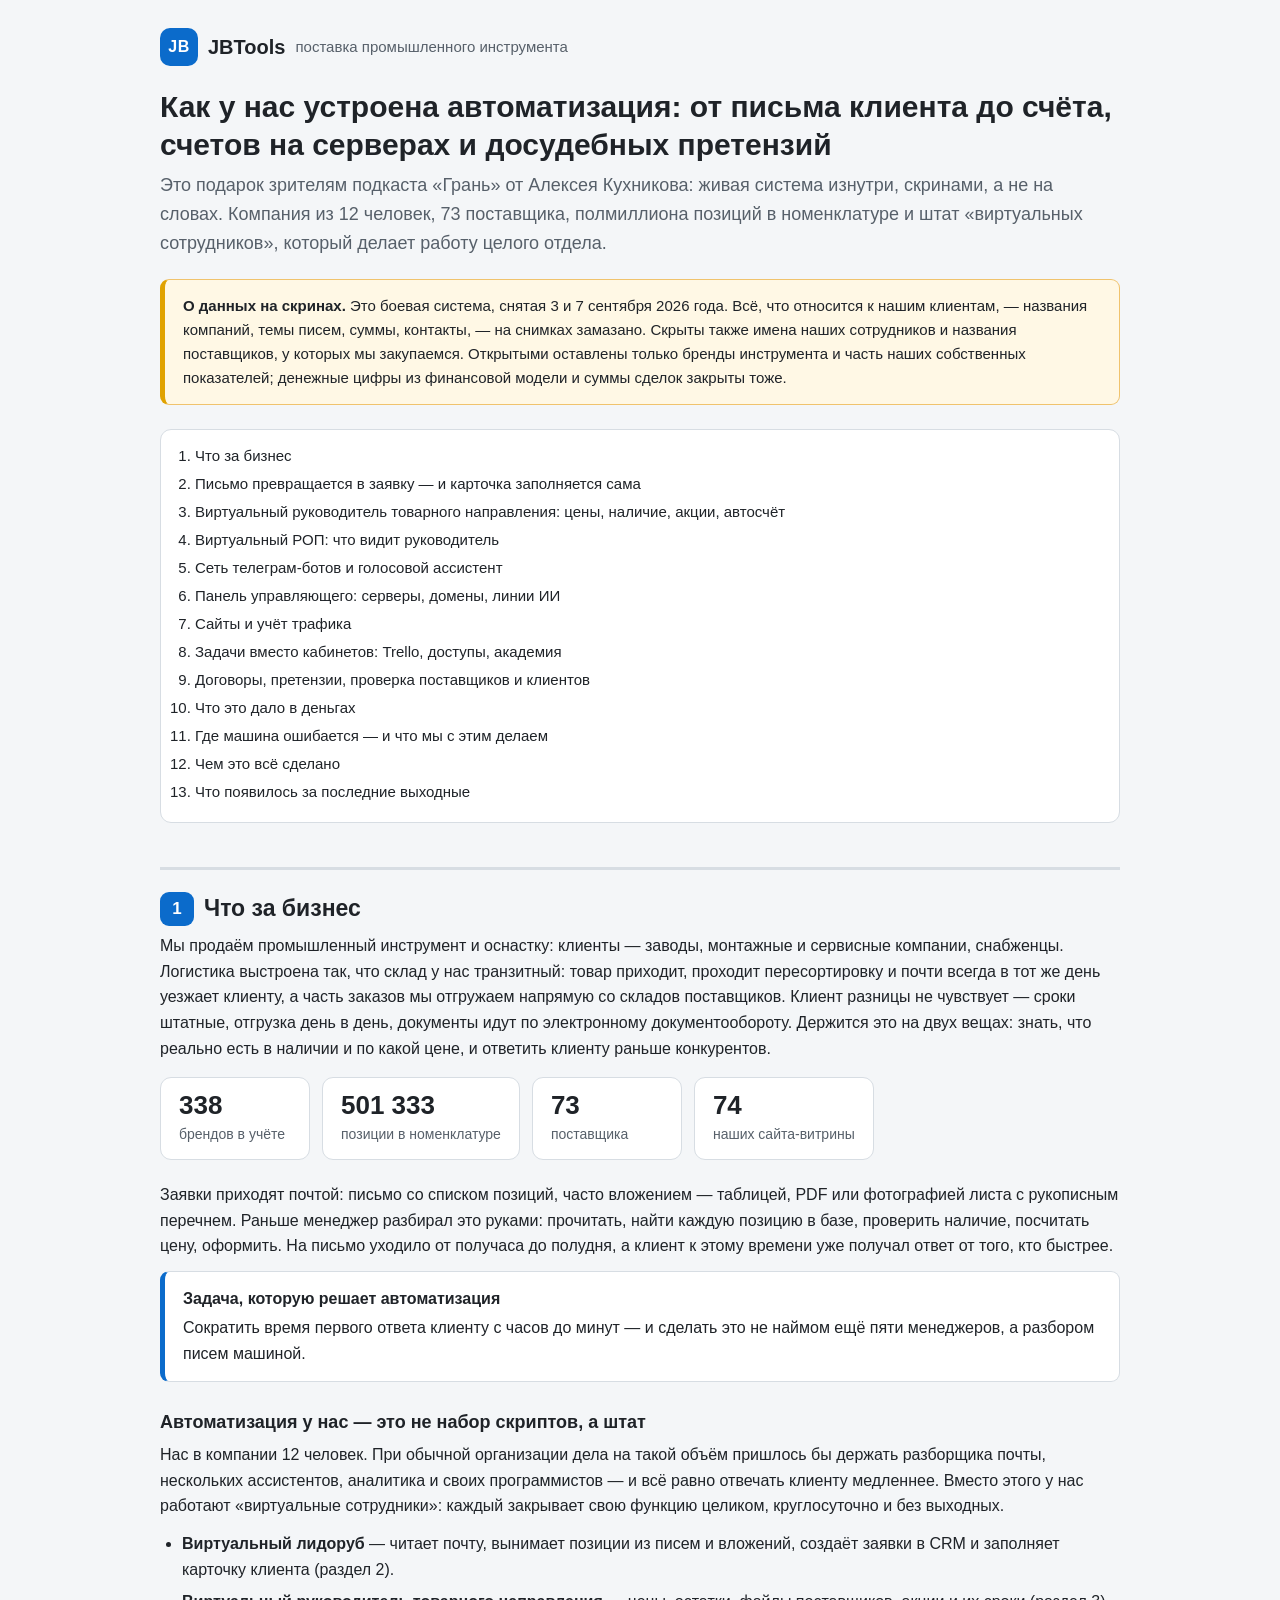
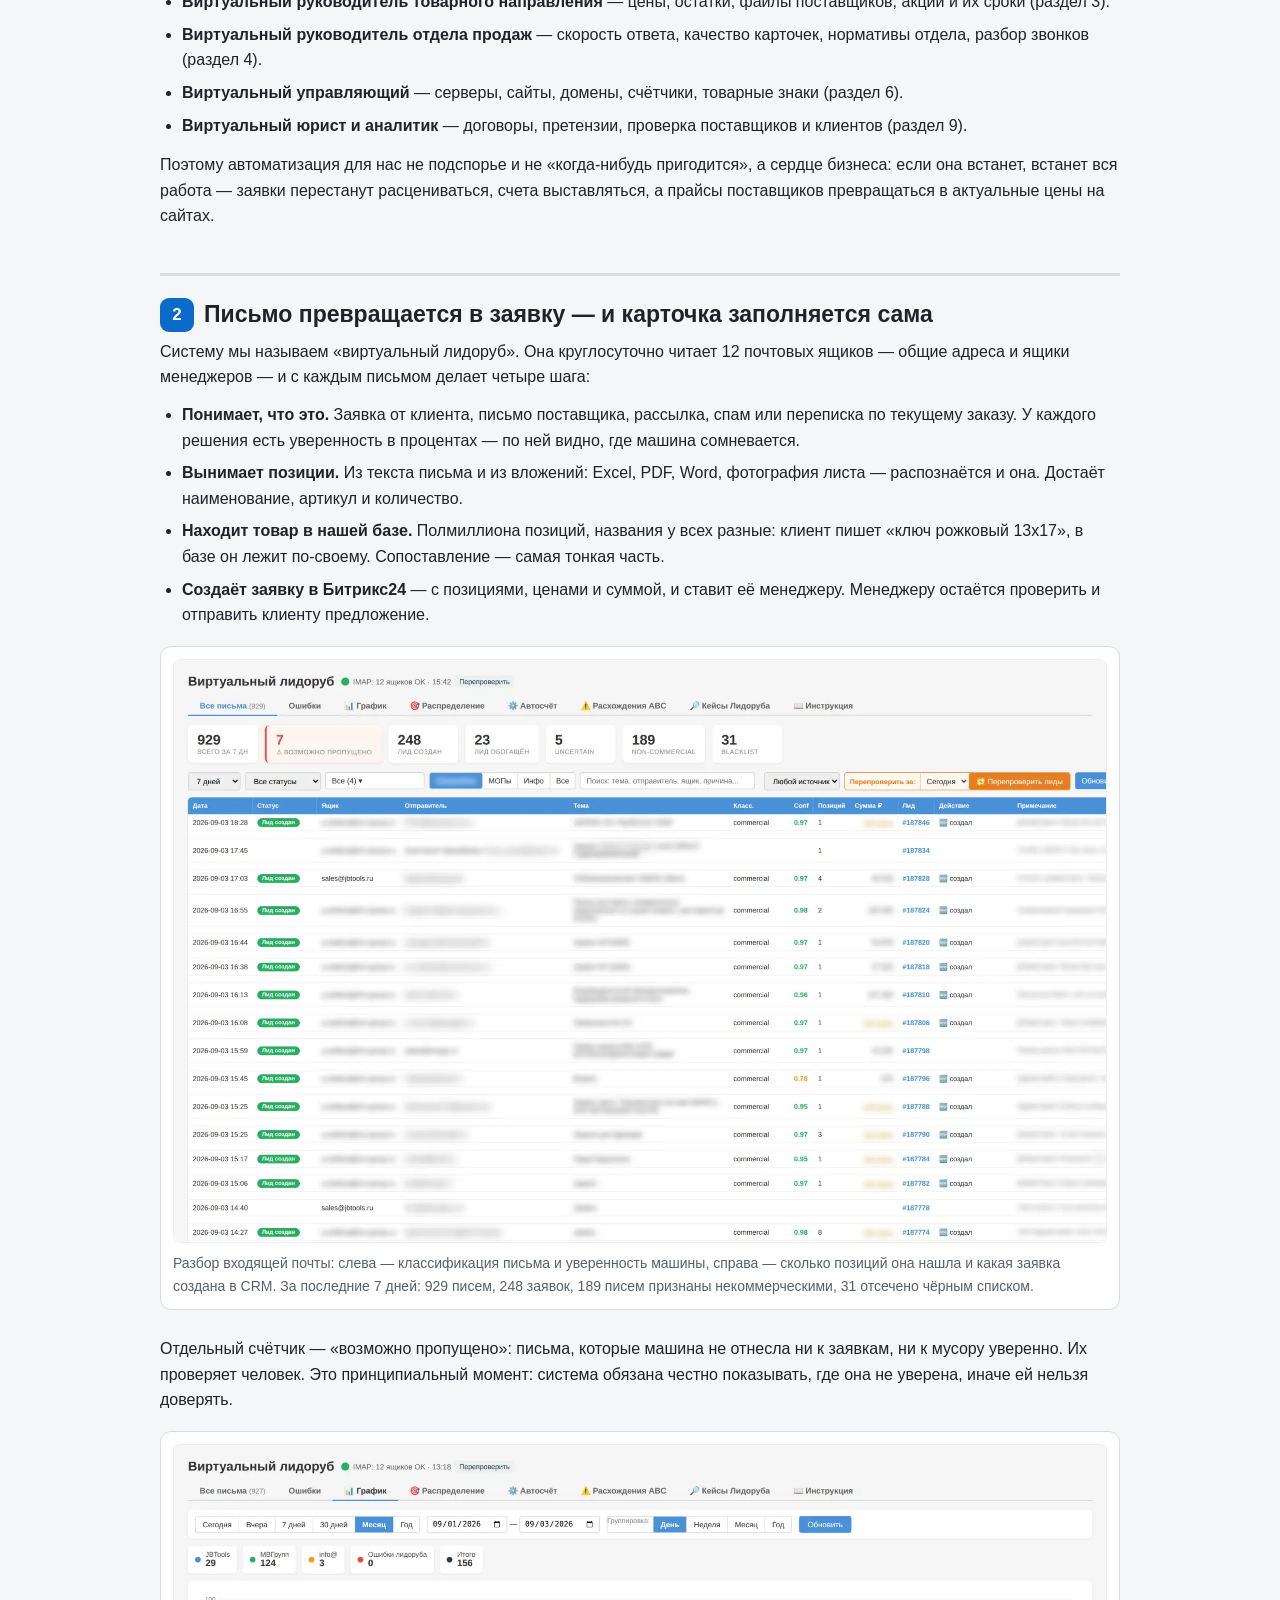
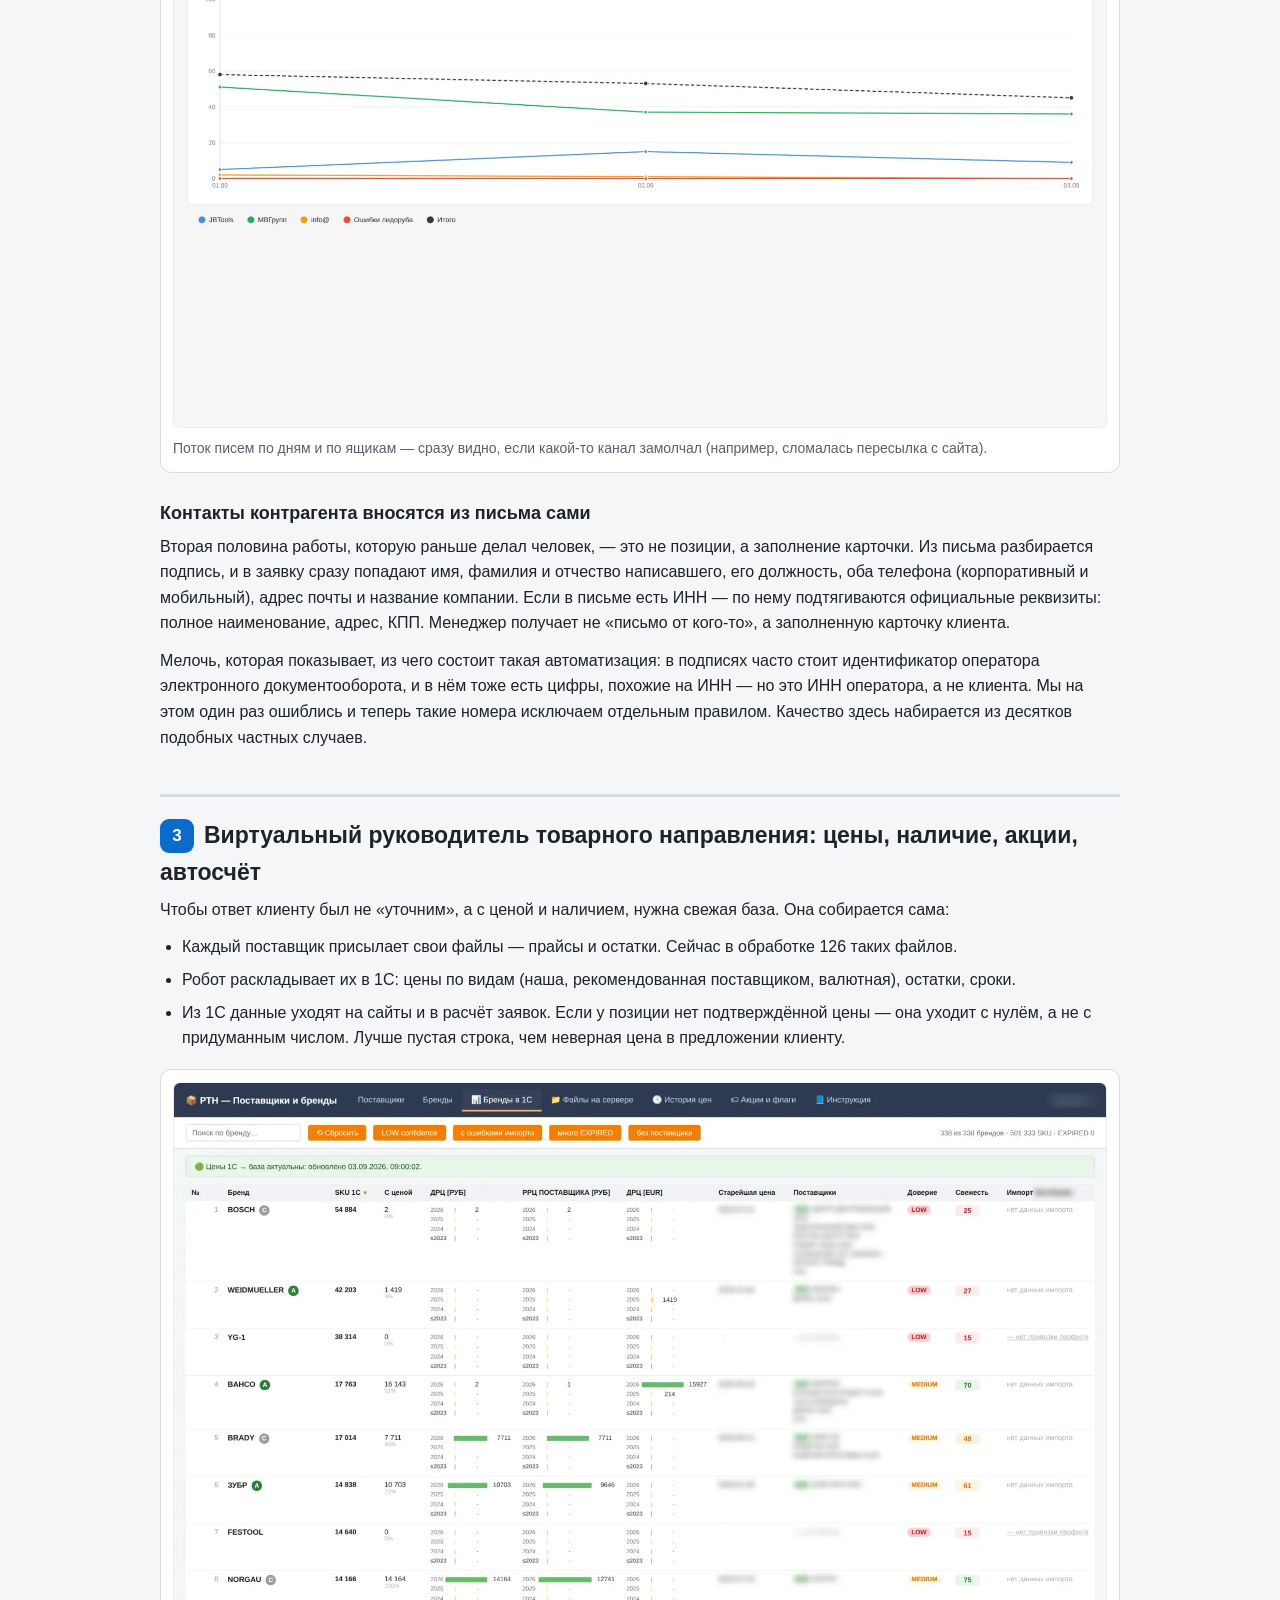
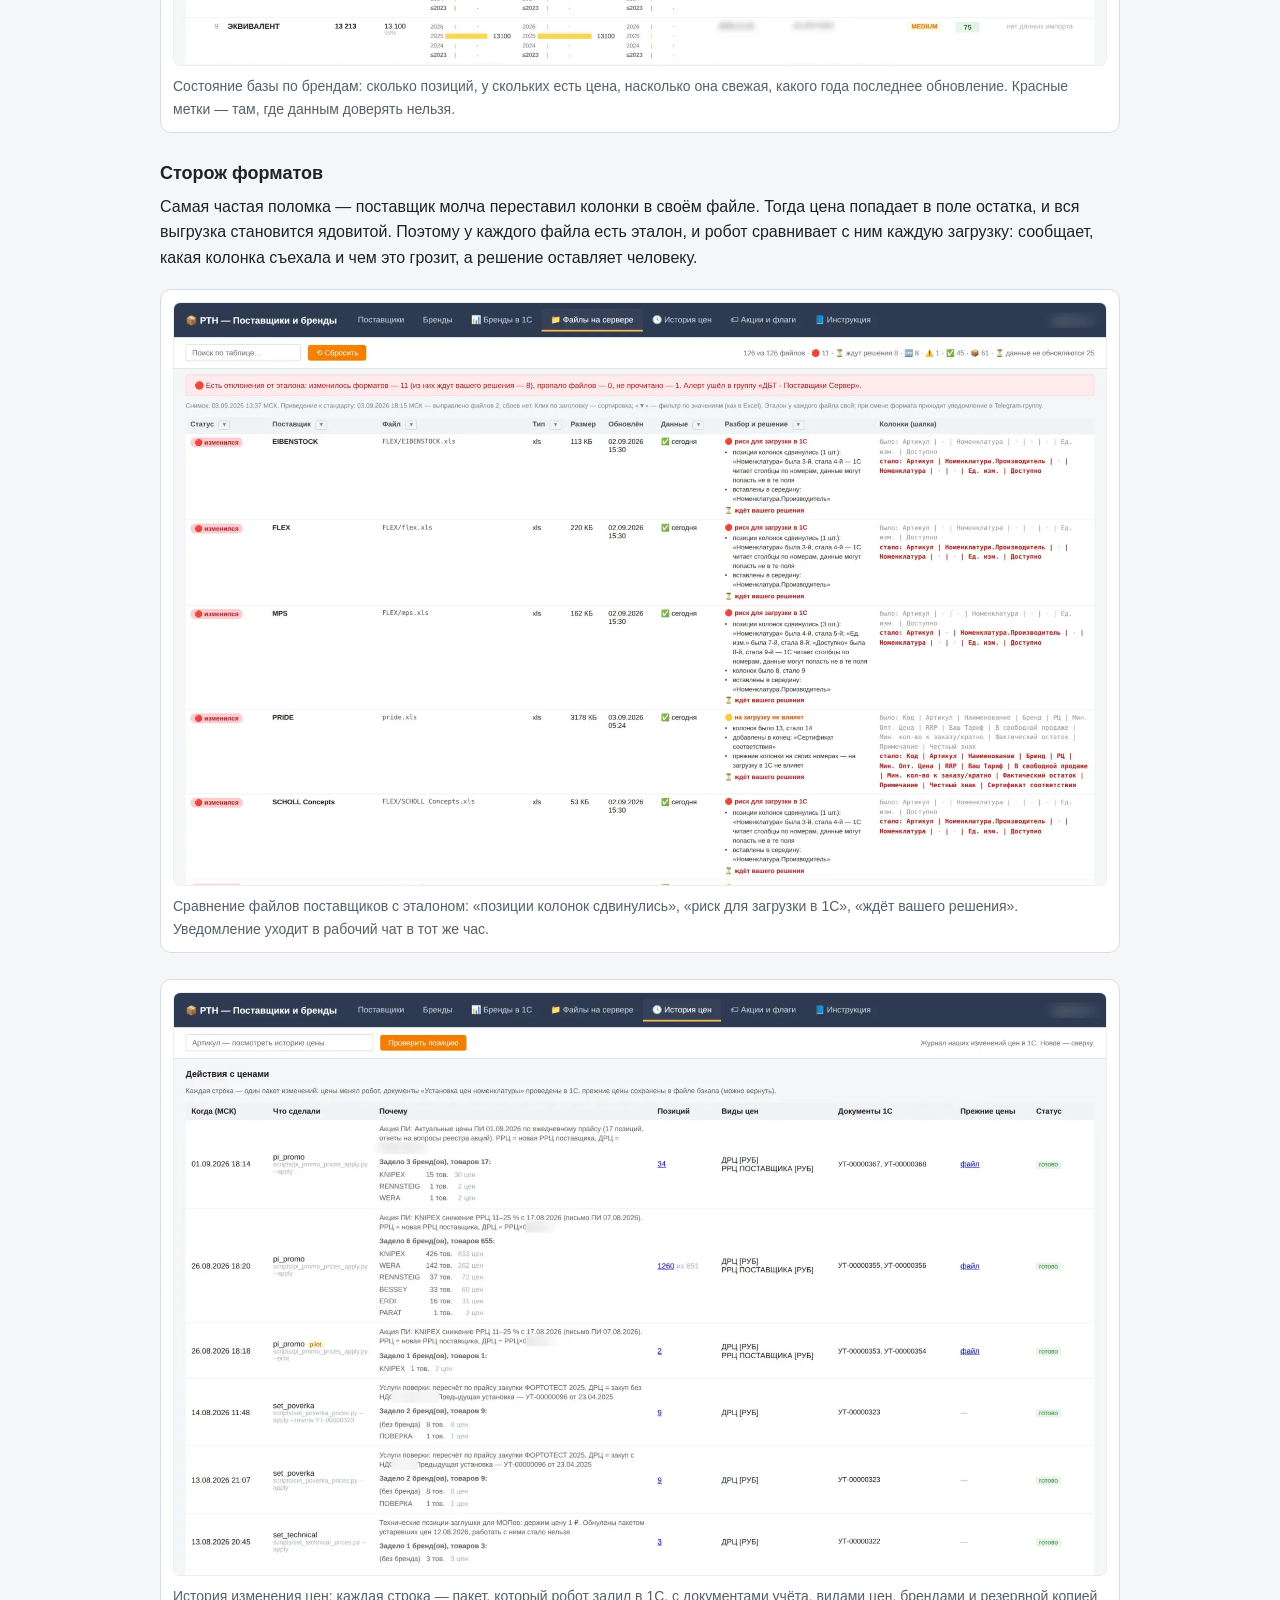
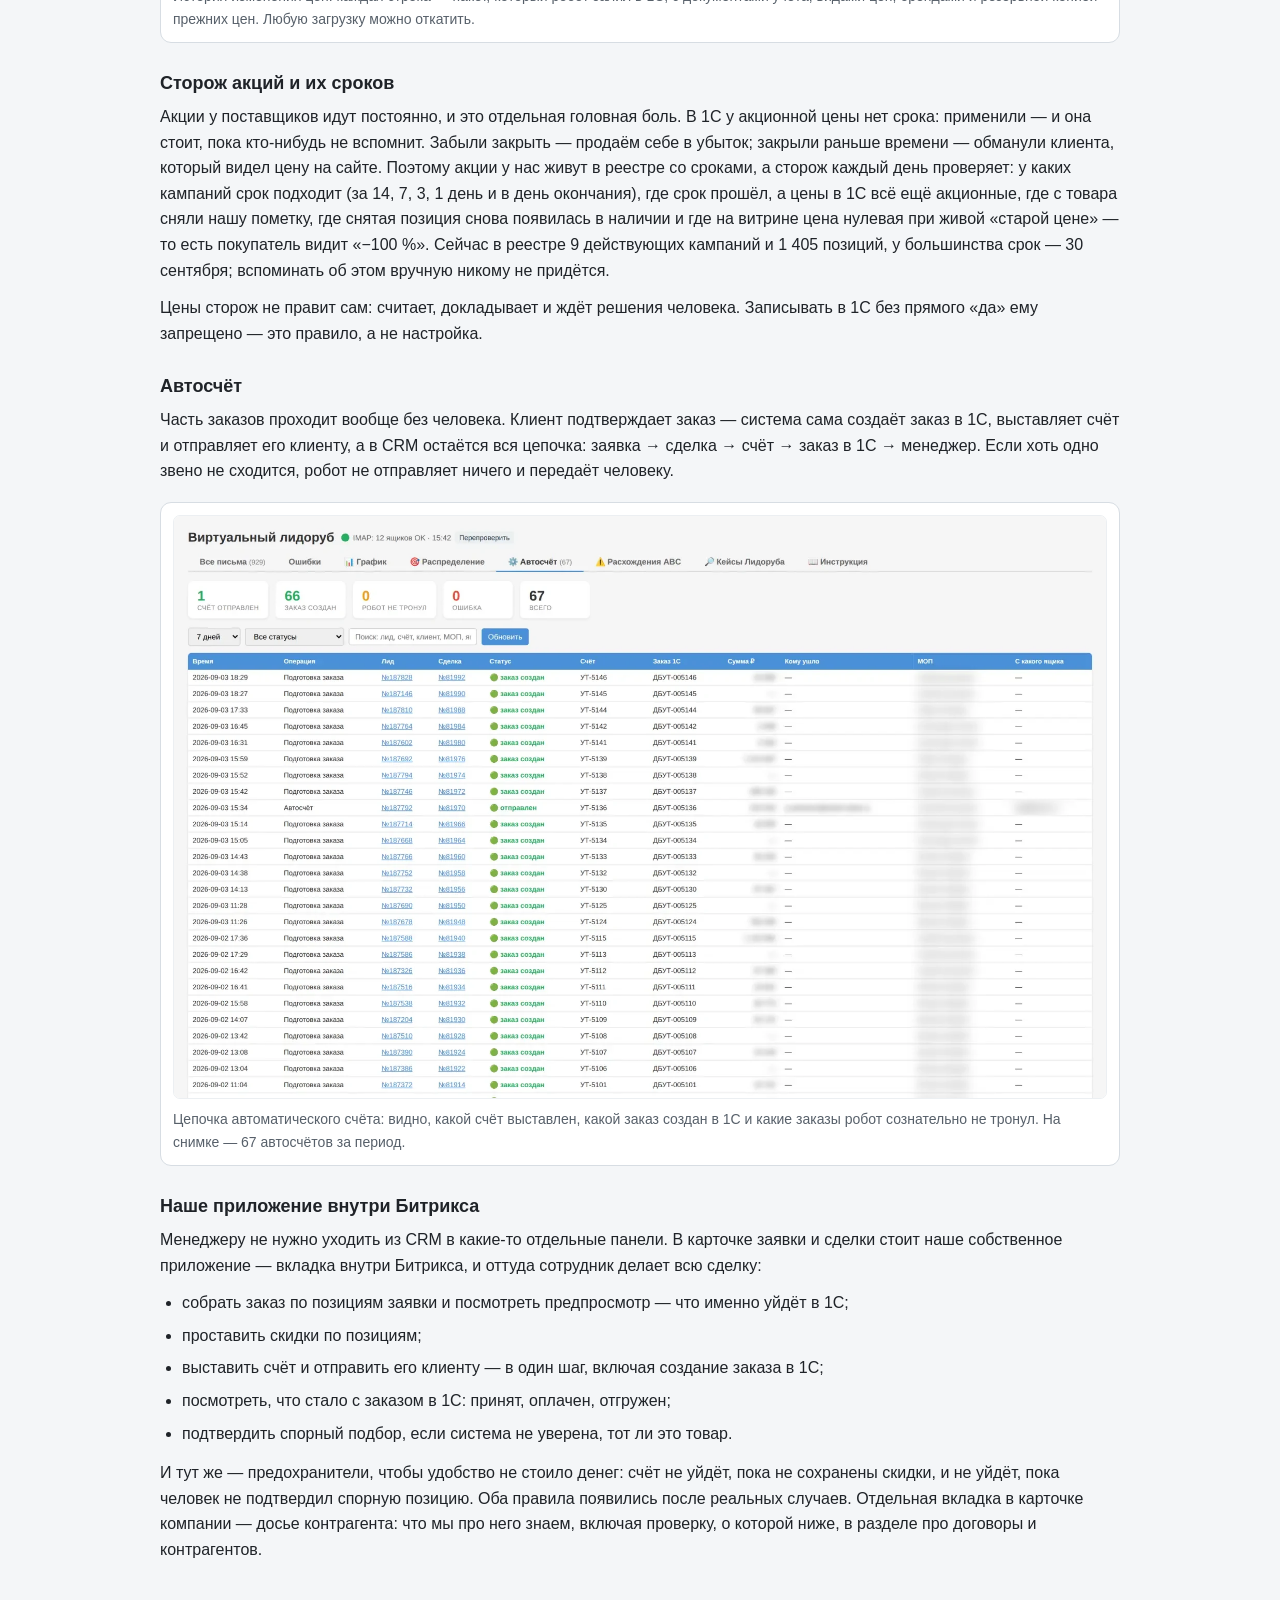
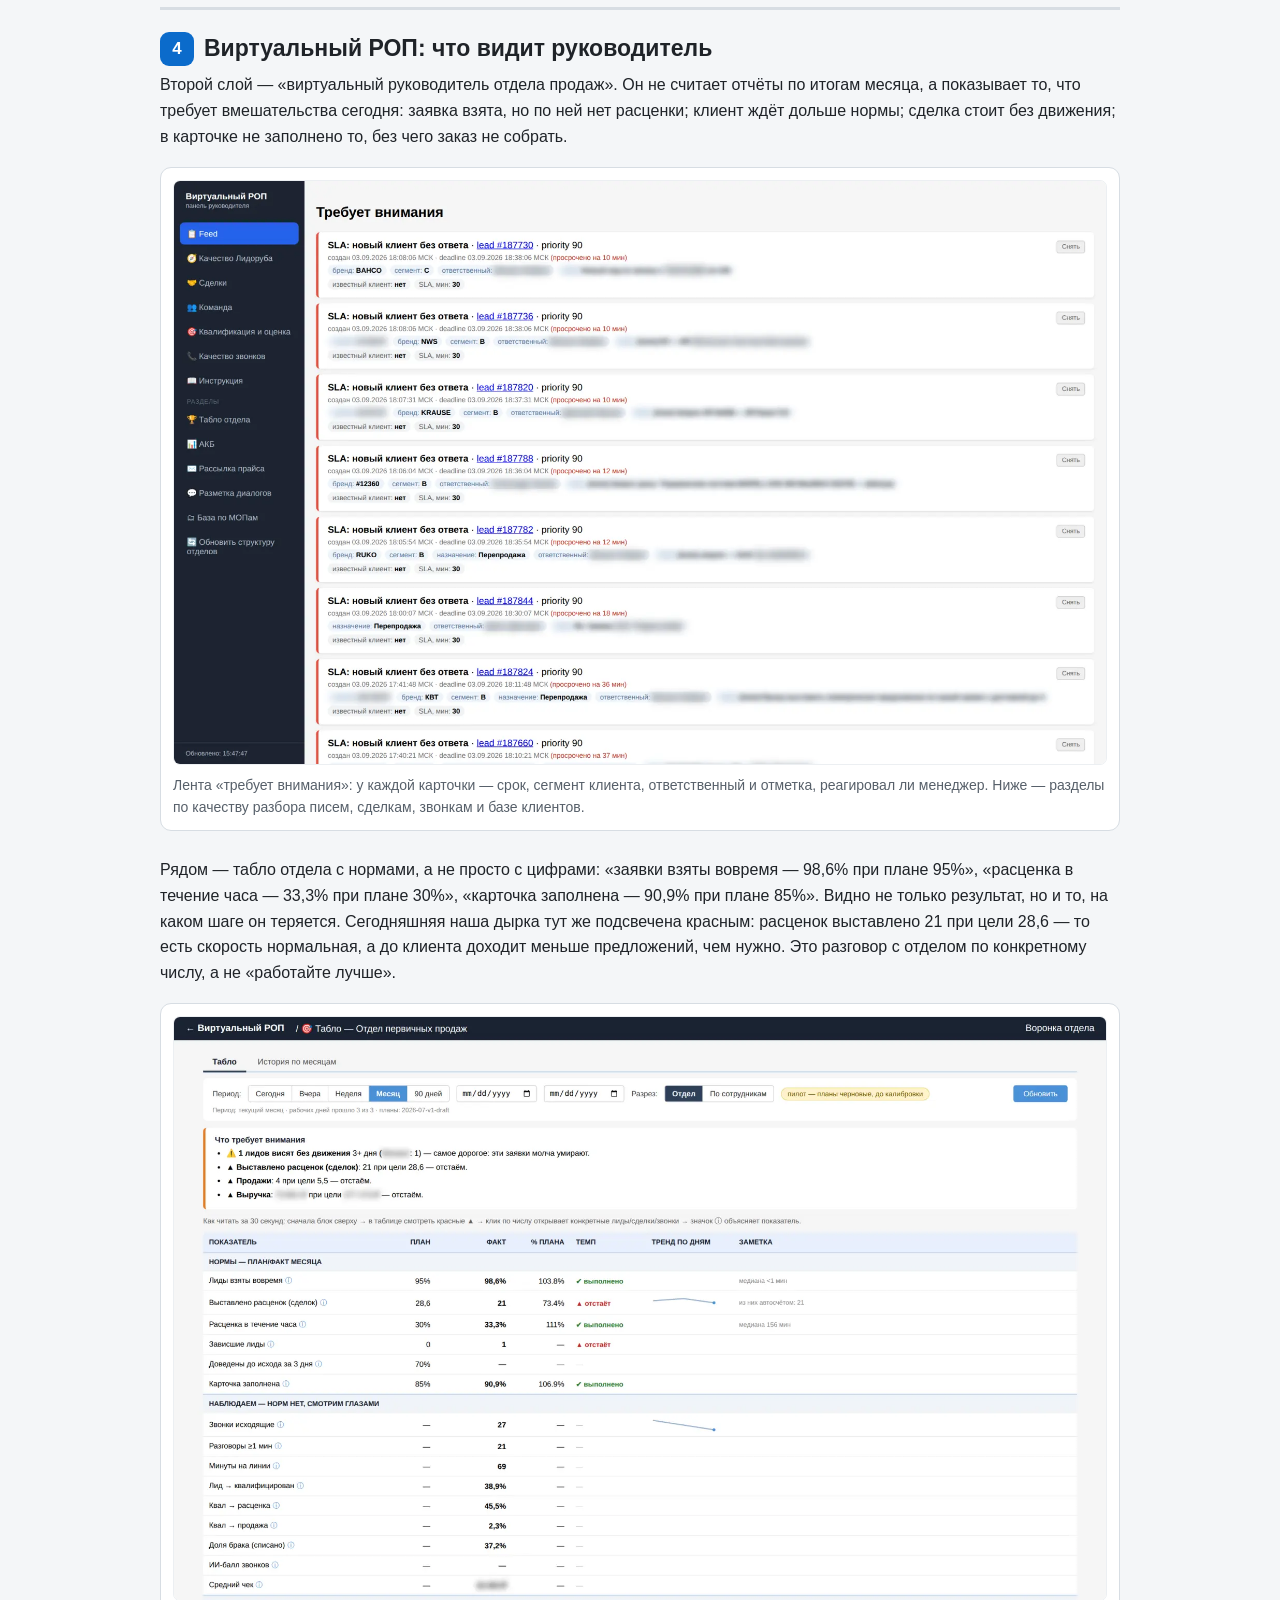
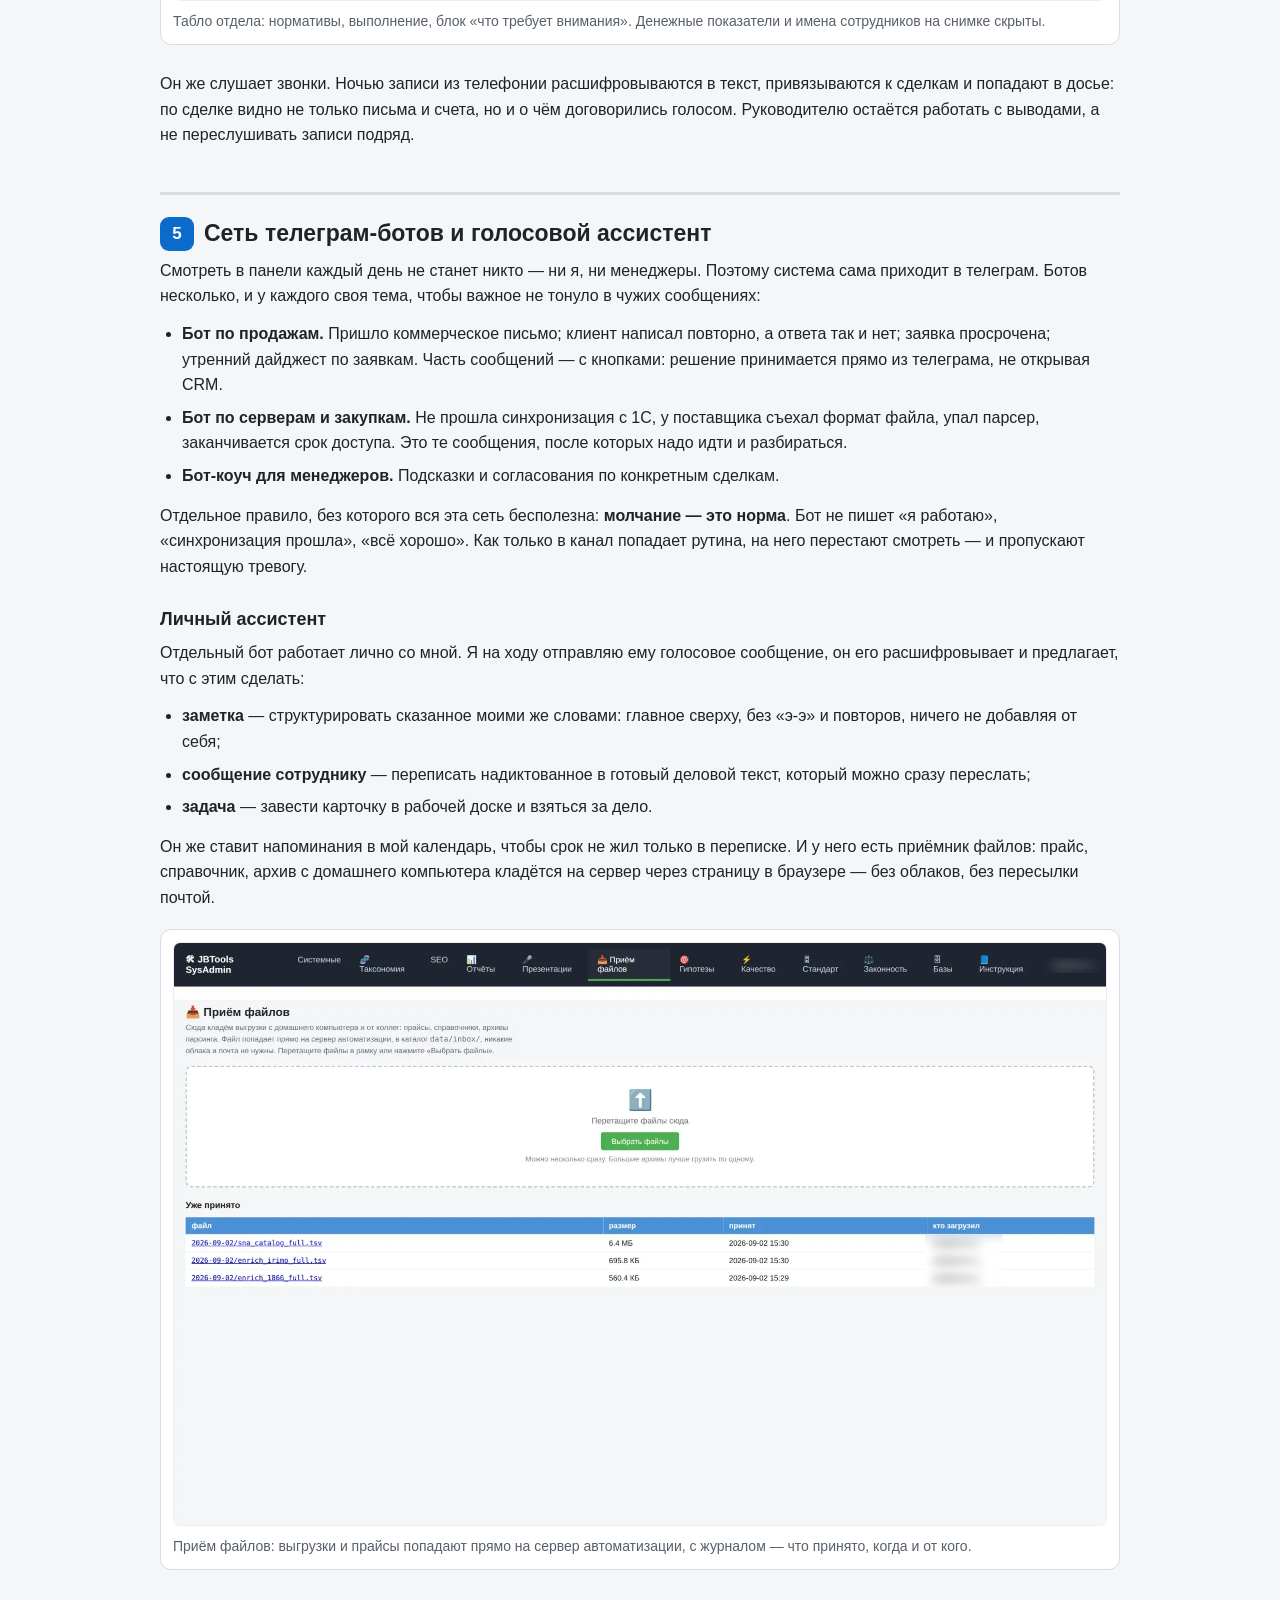
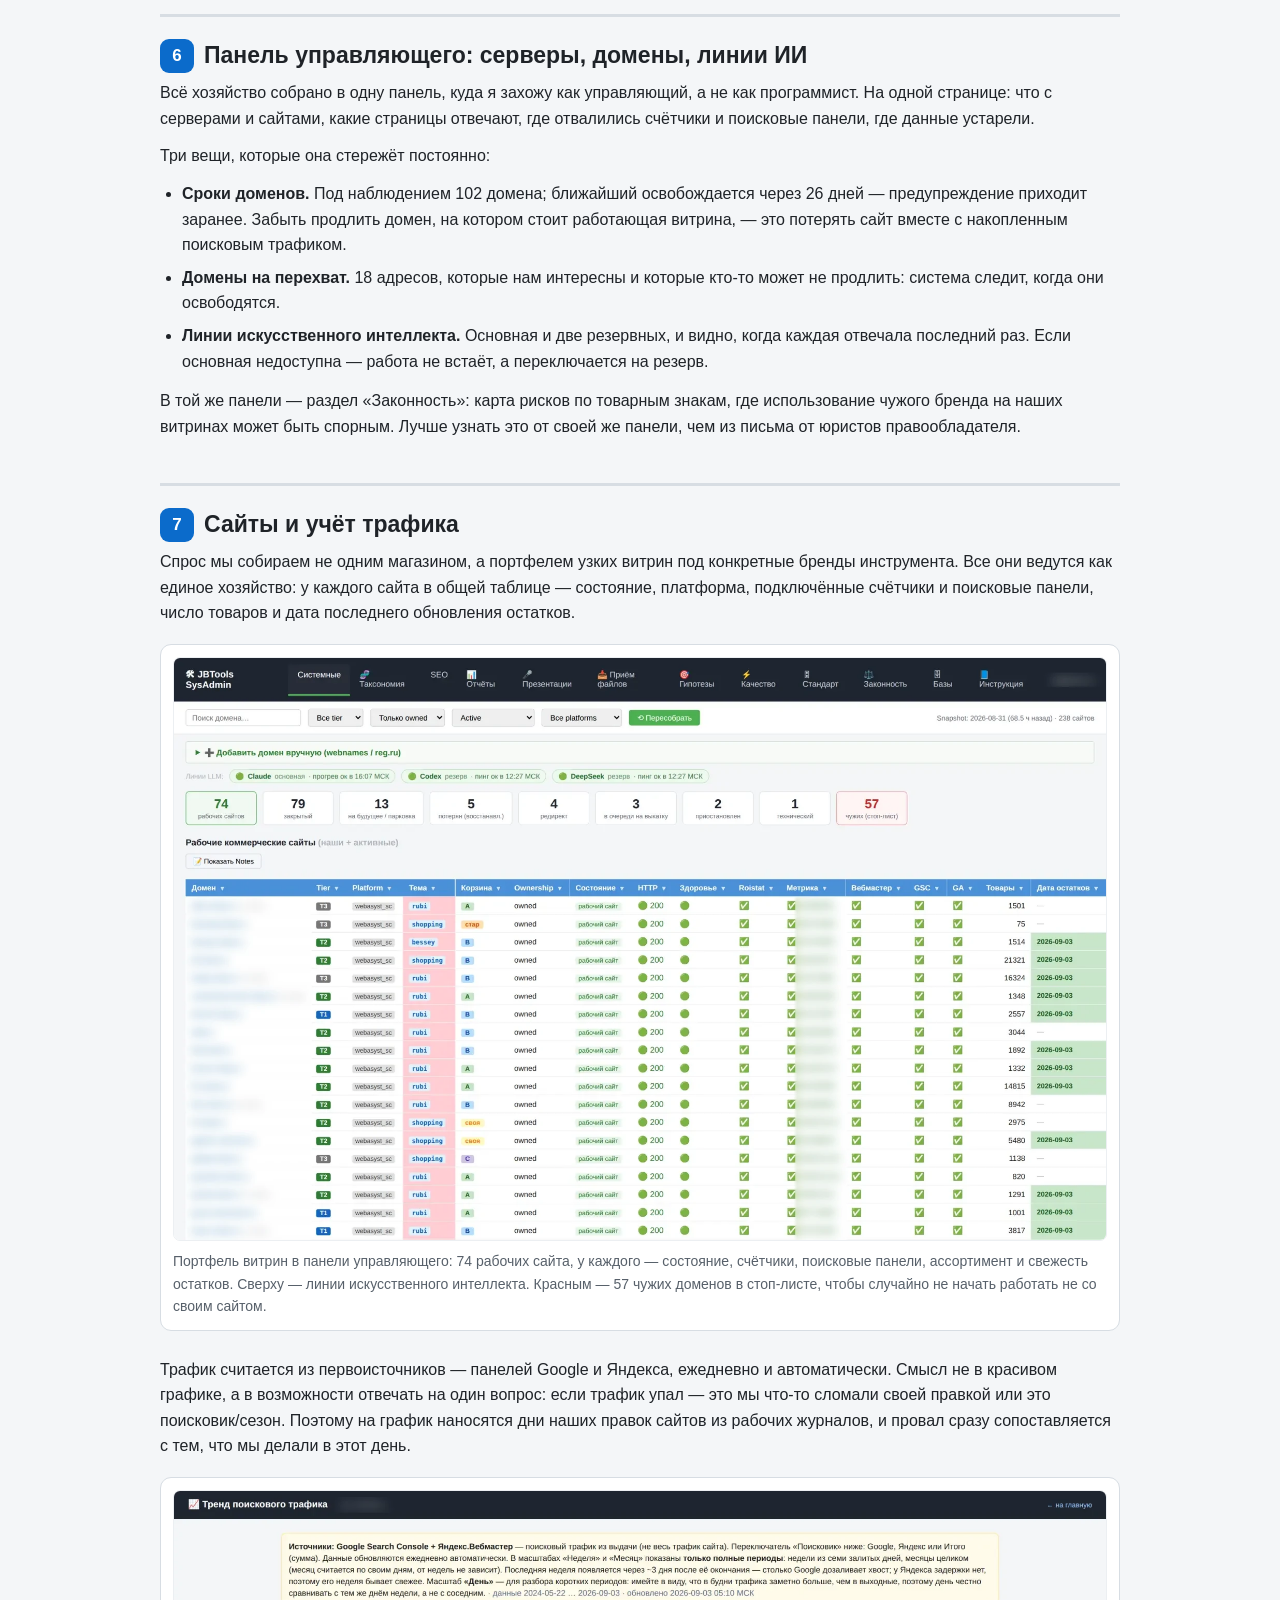
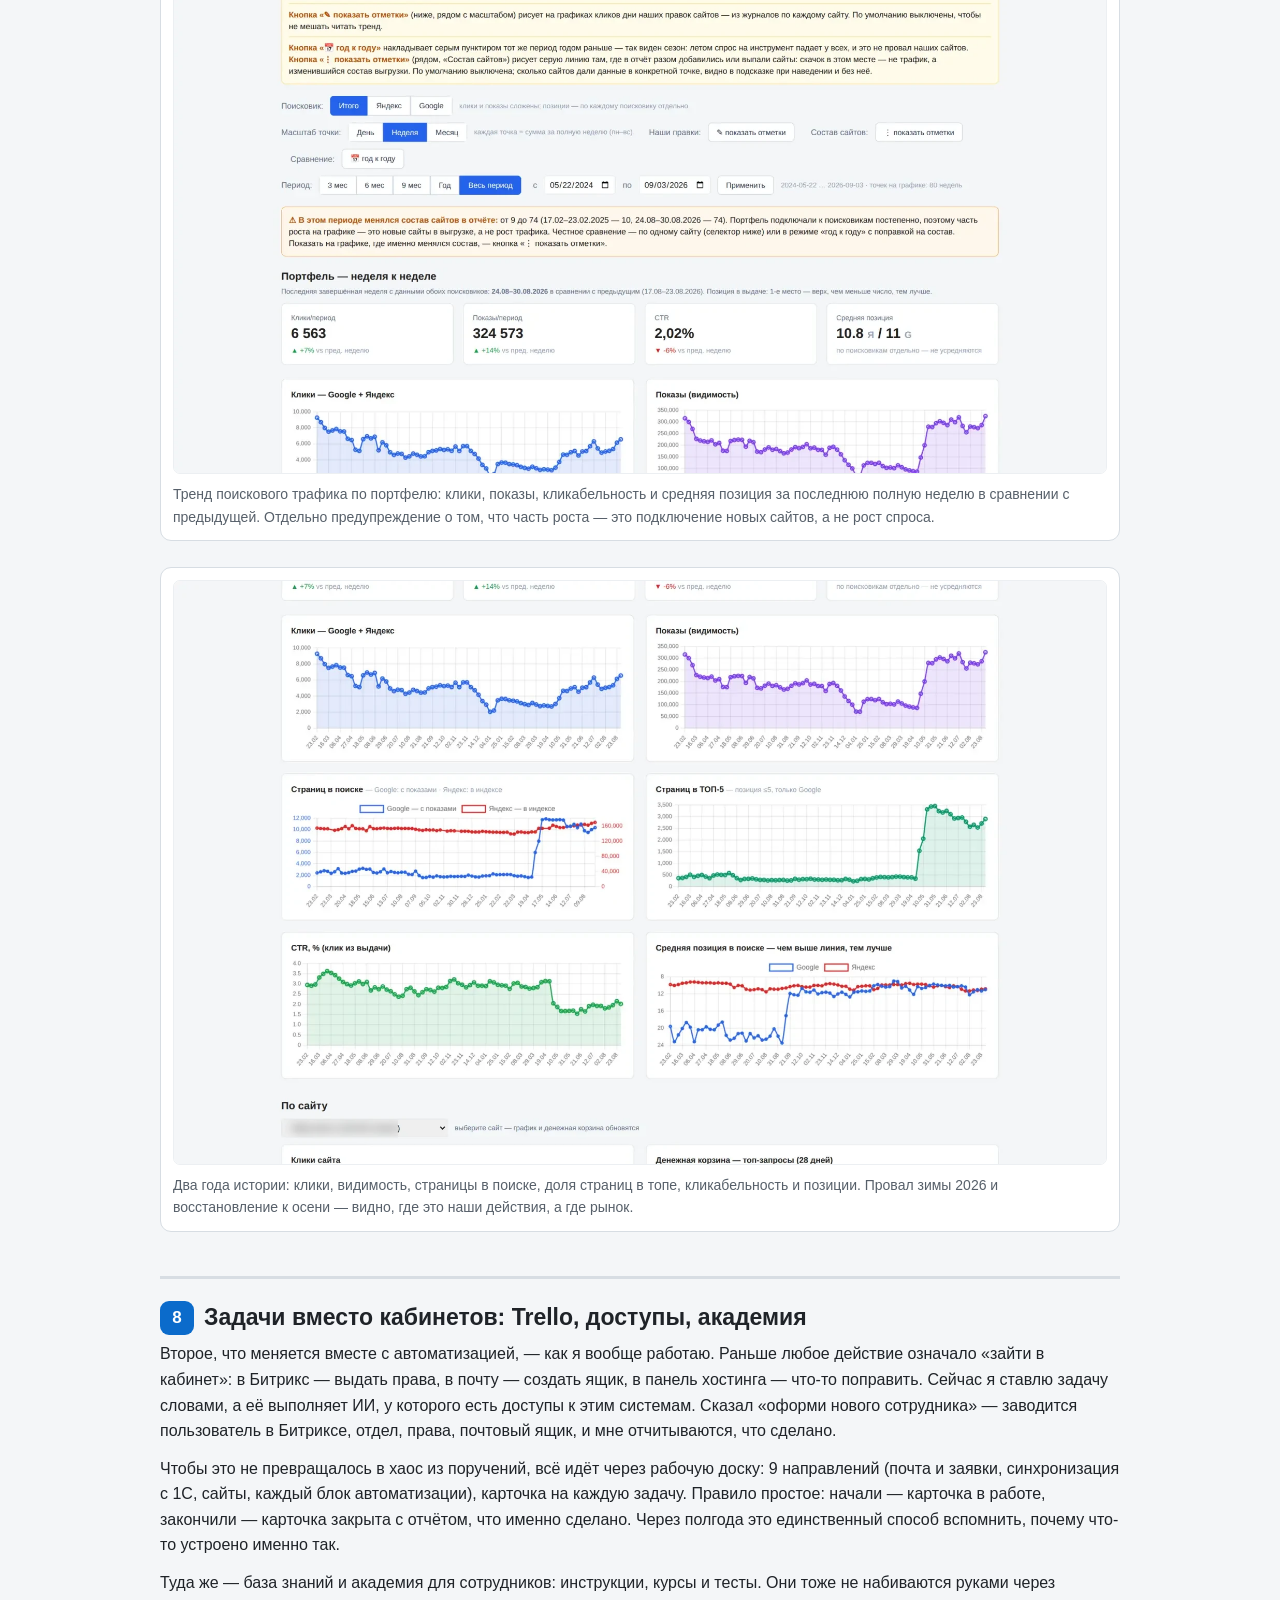
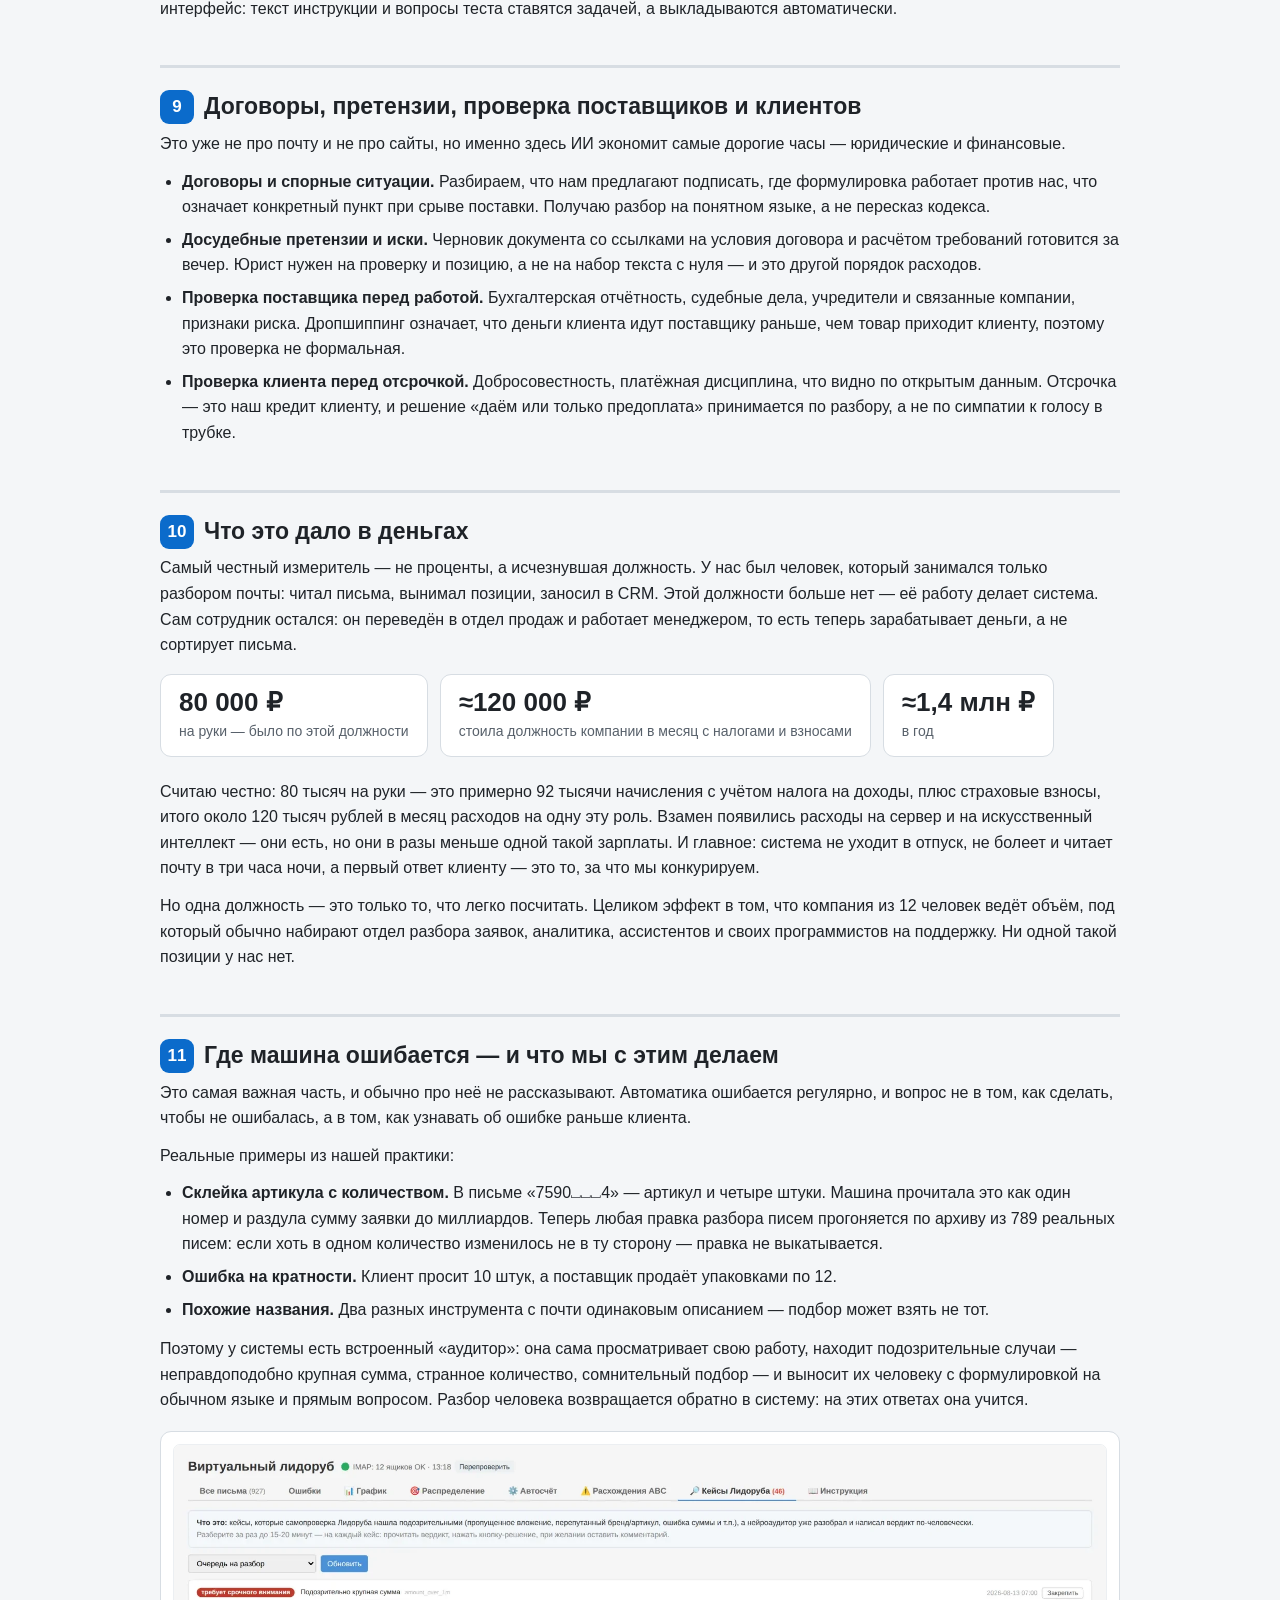
==== index.html @ 0e5b0c5c "Stranica pro avtomatizaciyu prodazh JBTools" ====
<!doctype html>
<html lang="ru"><head><meta charset="utf-8">
<meta name="viewport" content="width=device-width,initial-scale=1">
<meta name="robots" content="noindex,nofollow">
<title>JBTools — как устроена автоматизация продаж</title>
<style>
:root{--txt:#1f2328;--mut:#57606a;--line:#d7dde3;--acc:#0b6bcb}
*{box-sizing:border-box}
body{margin:0;font:16px/1.6 -apple-system,Segoe UI,Roboto,Arial,sans-serif;color:var(--txt);background:#f4f6f8}
.wrap{max-width:1000px;margin:0 auto;padding:28px 20px 70px}
h1{font-size:30px;line-height:1.25;margin:0 0 8px}
.lead{font-size:18px;color:var(--mut);margin:0 0 22px}
h2{font-size:23px;margin:44px 0 6px;padding-top:20px;border-top:3px solid var(--line)}
h2 .n{display:inline-block;min-width:34px;height:34px;line-height:34px;text-align:center;background:var(--acc);color:#fff;border-radius:9px;font-size:17px;margin-right:10px;vertical-align:2px}
h3{font-size:18px;margin:26px 0 6px}
p{margin:0 0 12px}
ul{margin:0 0 14px;padding-left:22px}
li{margin:0 0 7px}
.note{background:#fff8e5;border:1px solid #f0c36d;border-left:5px solid #e0a200;border-radius:9px;padding:14px 18px;margin:0 0 24px;font-size:15px}
.nums{display:flex;gap:12px;flex-wrap:wrap;margin:16px 0 22px}
.nums div{background:#fff;border:1px solid var(--line);border-radius:11px;padding:12px 18px;min-width:150px}
.nums b{display:block;font-size:26px;line-height:1.2}
.nums span{color:var(--mut);font-size:14px}
figure{margin:18px 0 26px;background:#fff;border:1px solid var(--line);border-radius:11px;padding:12px}
figure img{display:block;width:100%;border:1px solid #eceff2;border-radius:7px}
figcaption{color:var(--mut);font-size:14px;margin-top:9px}
.q{background:#fff;border:1px solid var(--line);border-left:5px solid var(--acc);border-radius:9px;padding:14px 18px;margin:0 0 22px}
.q b{display:block;margin-bottom:4px}
.toc{background:#fff;border:1px solid var(--line);border-radius:11px;padding:14px 18px 14px 34px;margin:0 0 10px;font-size:15px}
.toc li{margin:0 0 4px}
.brand{display:flex;align-items:center;gap:10px;margin:0 0 22px;flex-wrap:wrap}
.brand .logo{display:inline-block;width:38px;height:38px;line-height:38px;text-align:center;background:var(--acc);color:#fff;border-radius:10px;font-weight:700;letter-spacing:.5px}
.brand .bname{font-size:20px;font-weight:700}
.brand .bsub{color:var(--mut);font-size:15px}
.cta{background:#fff;border:1px solid var(--line);border-top:4px solid var(--acc);border-radius:12px;padding:20px 22px;margin:36px 0 10px}
.cta h2{border:0;margin:0 0 10px;padding:0;font-size:22px}
.cta a{color:var(--acc)}
.links{display:flex;gap:12px;flex-wrap:wrap;margin:14px 0 4px}
.links a{display:inline-block;background:var(--acc);color:#fff;text-decoration:none;border-radius:9px;padding:11px 18px;font-weight:600}
.links a.alt{background:#fff;color:var(--acc);border:1px solid var(--acc)}
.fin{margin-top:44px;padding-top:18px;border-top:3px solid var(--line);color:var(--mut);font-size:15px}
@media(max-width:640px){h1{font-size:24px}.nums div{min-width:120px}}
</style></head><body><div class="wrap">

<div class="brand"><span class="logo">JB</span><span class="bname">JBTools</span>
<span class="bsub">поставка промышленного инструмента</span></div>

<h1>Как у нас устроена автоматизация: от письма клиента до счёта, счетов на серверах и досудебных претензий</h1>
<p class="lead">Это подарок зрителям подкаста «Грань» от Алексея Кухникова: живая система изнутри,
скринами, а не на словах. Компания из 12 человек, 73 поставщика, полмиллиона позиций в номенклатуре
и штат «виртуальных сотрудников», который делает работу целого отдела.</p>

<div class="note"><b>О данных на скринах.</b> Это боевая система, снятая 3 и 7 сентября 2026 года.
Всё, что относится к нашим клиентам, — названия компаний, темы писем, суммы, контакты, — на снимках
замазано. Скрыты также имена наших сотрудников и названия поставщиков, у которых мы закупаемся.
Открытыми оставлены только бренды инструмента и часть наших собственных показателей; денежные цифры
из финансовой модели и суммы сделок закрыты тоже.</div>

<ol class="toc">
<li>Что за бизнес</li>
<li>Письмо превращается в заявку — и карточка заполняется сама</li>
<li>Виртуальный руководитель товарного направления: цены, наличие, акции, автосчёт</li>
<li>Виртуальный РОП: что видит руководитель</li>
<li>Сеть телеграм-ботов и голосовой ассистент</li>
<li>Панель управляющего: серверы, домены, линии ИИ</li>
<li>Сайты и учёт трафика</li>
<li>Задачи вместо кабинетов: Trello, доступы, академия</li>
<li>Договоры, претензии, проверка поставщиков и клиентов</li>
<li>Что это дало в деньгах</li>
<li>Где машина ошибается — и что мы с этим делаем</li>
<li>Чем это всё сделано</li>
<li>Что появилось за последние выходные</li>
</ol>

<h2><span class="n">1</span>Что за бизнес</h2>
<p>Мы продаём промышленный инструмент и оснастку: клиенты — заводы, монтажные и сервисные компании,
снабженцы. Логистика выстроена так, что склад у нас транзитный: товар приходит, проходит пересортировку
и почти всегда в тот же день уезжает клиенту, а часть заказов мы отгружаем напрямую со складов
поставщиков. Клиент разницы не чувствует — сроки штатные, отгрузка день в день, документы идут
по электронному документообороту. Держится это на двух вещах: знать, что реально есть в наличии
и по какой цене, и ответить клиенту раньше конкурентов.</p>
<div class="nums">
<div><b>338</b><span>брендов в учёте</span></div>
<div><b>501 333</b><span>позиции в номенклатуре</span></div>
<div><b>73</b><span>поставщика</span></div>
<div><b>74</b><span>наших сайта-витрины</span></div>
</div>
<p>Заявки приходят почтой: письмо со списком позиций, часто вложением — таблицей, PDF или фотографией
листа с рукописным перечнем. Раньше менеджер разбирал это руками: прочитать, найти каждую позицию в базе,
проверить наличие, посчитать цену, оформить. На письмо уходило от получаса до полудня, а клиент к этому
времени уже получал ответ от того, кто быстрее.</p>
<div class="q"><b>Задача, которую решает автоматизация</b>
Сократить время первого ответа клиенту с часов до минут — и сделать это не наймом ещё пяти менеджеров,
а разбором писем машиной.</div>

<h3>Автоматизация у нас — это не набор скриптов, а штат</h3>
<p>Нас в компании 12 человек. При обычной организации дела на такой объём пришлось бы держать
разборщика почты, нескольких ассистентов, аналитика и своих программистов — и всё равно отвечать
клиенту медленнее. Вместо этого у нас работают «виртуальные сотрудники»: каждый закрывает свою
функцию целиком, круглосуточно и без выходных.</p>
<ul>
<li><b>Виртуальный лидоруб</b> — читает почту, вынимает позиции из писем и вложений, создаёт заявки
в CRM и заполняет карточку клиента (раздел 2).</li>
<li><b>Виртуальный руководитель товарного направления</b> — цены, остатки, файлы поставщиков,
акции и их сроки (раздел 3).</li>
<li><b>Виртуальный руководитель отдела продаж</b> — скорость ответа, качество карточек, нормативы
отдела, разбор звонков (раздел 4).</li>
<li><b>Виртуальный управляющий</b> — серверы, сайты, домены, счётчики, товарные знаки (раздел 6).</li>
<li><b>Виртуальный юрист и аналитик</b> — договоры, претензии, проверка поставщиков и клиентов
(раздел 9).</li>
</ul>
<p>Поэтому автоматизация для нас не подспорье и не «когда-нибудь пригодится», а сердце бизнеса:
если она встанет, встанет вся работа — заявки перестанут расцениваться, счета выставляться,
а прайсы поставщиков превращаться в актуальные цены на сайтах.</p>

<h2><span class="n">2</span>Письмо превращается в заявку — и карточка заполняется сама</h2>
<p>Систему мы называем «виртуальный лидоруб». Она круглосуточно читает 12 почтовых ящиков —
общие адреса и ящики менеджеров — и с каждым письмом делает четыре шага:</p>
<ul>
<li><b>Понимает, что это.</b> Заявка от клиента, письмо поставщика, рассылка, спам или переписка по текущему
заказу. У каждого решения есть уверенность в процентах — по ней видно, где машина сомневается.</li>
<li><b>Вынимает позиции.</b> Из текста письма и из вложений: Excel, PDF, Word, фотография листа —
распознаётся и она. Достаёт наименование, артикул и количество.</li>
<li><b>Находит товар в нашей базе.</b> Полмиллиона позиций, названия у всех разные: клиент пишет
«ключ рожковый 13х17», в базе он лежит по-своему. Сопоставление — самая тонкая часть.</li>
<li><b>Создаёт заявку в Битрикс24</b> — с позициями, ценами и суммой, и ставит её менеджеру.
Менеджеру остаётся проверить и отправить клиенту предложение.</li>
</ul>
<figure><img src="[data-uri]" alt="Разбор входящей почты: слева — классификация письма и уверенность машины, справа — сколько позиций она нашла и какая заявка создана в CRM. За последние 7 дней: 929 писем, 248 заявок, 189 писем признаны некоммерческими, 31 отсечено чёрным списком."><figcaption>Разбор входящей почты: слева — классификация письма и уверенность машины, справа — сколько позиций она нашла и какая заявка создана в CRM. За последние 7 дней: 929 писем, 248 заявок, 189 писем признаны некоммерческими, 31 отсечено чёрным списком.</figcaption></figure>
<p>Отдельный счётчик — «возможно пропущено»: письма, которые машина не отнесла ни к заявкам, ни к мусору
уверенно. Их проверяет человек. Это принципиальный момент: система обязана честно показывать, где она
не уверена, иначе ей нельзя доверять.</p>
<figure><img src="[data-uri]" alt="Поток писем по дням и по ящикам — сразу видно, если какой-то канал замолчал (например, сломалась пересылка с сайта)."><figcaption>Поток писем по дням и по ящикам — сразу видно, если какой-то канал замолчал (например, сломалась пересылка с сайта).</figcaption></figure>

<h3>Контакты контрагента вносятся из письма сами</h3>
<p>Вторая половина работы, которую раньше делал человек, — это не позиции, а заполнение карточки.
Из письма разбирается подпись, и в заявку сразу попадают имя, фамилия и отчество написавшего,
его должность, оба телефона (корпоративный и мобильный), адрес почты и название компании.
Если в письме есть ИНН — по нему подтягиваются официальные реквизиты: полное наименование,
адрес, КПП. Менеджер получает не «письмо от кого-то», а заполненную карточку клиента.</p>
<p>Мелочь, которая показывает, из чего состоит такая автоматизация: в подписях часто стоит
идентификатор оператора электронного документооборота, и в нём тоже есть цифры, похожие на ИНН —
но это ИНН оператора, а не клиента. Мы на этом один раз ошиблись и теперь такие номера
исключаем отдельным правилом. Качество здесь набирается из десятков подобных частных случаев.</p>

<h2><span class="n">3</span>Виртуальный руководитель товарного направления: цены, наличие, акции, автосчёт</h2>
<p>Чтобы ответ клиенту был не «уточним», а с ценой и наличием, нужна свежая база. Она собирается сама:</p>
<ul>
<li>Каждый поставщик присылает свои файлы — прайсы и остатки. Сейчас в обработке 126 таких файлов.</li>
<li>Робот раскладывает их в 1С: цены по видам (наша, рекомендованная поставщиком, валютная), остатки, сроки.</li>
<li>Из 1С данные уходят на сайты и в расчёт заявок. Если у позиции нет подтверждённой цены — она уходит
с нулём, а не с придуманным числом. Лучше пустая строка, чем неверная цена в предложении клиенту.</li>
</ul>
<figure><img src="[data-uri]" alt="Состояние базы по брендам: сколько позиций, у скольких есть цена, насколько она свежая, какого года последнее обновление. Красные метки — там, где данным доверять нельзя."><figcaption>Состояние базы по брендам: сколько позиций, у скольких есть цена, насколько она свежая, какого года последнее обновление. Красные метки — там, где данным доверять нельзя.</figcaption></figure>
<h3>Сторож форматов</h3>
<p>Самая частая поломка — поставщик молча переставил колонки в своём файле. Тогда цена попадает в поле
остатка, и вся выгрузка становится ядовитой. Поэтому у каждого файла есть эталон, и робот сравнивает
с ним каждую загрузку: сообщает, какая колонка съехала и чем это грозит, а решение оставляет человеку.</p>
<figure><img src="[data-uri]" alt="Сравнение файлов поставщиков с эталоном: «позиции колонок сдвинулись», «риск для загрузки в 1С», «ждёт вашего решения». Уведомление уходит в рабочий чат в тот же час."><figcaption>Сравнение файлов поставщиков с эталоном: «позиции колонок сдвинулись», «риск для загрузки в 1С», «ждёт вашего решения». Уведомление уходит в рабочий чат в тот же час.</figcaption></figure>
<figure><img src="[data-uri]" alt="История изменения цен: каждая строка — пакет, который робот залил в 1С, с документами учёта, видами цен, брендами и резервной копией прежних цен. Любую загрузку можно откатить."><figcaption>История изменения цен: каждая строка — пакет, который робот залил в 1С, с документами учёта, видами цен, брендами и резервной копией прежних цен. Любую загрузку можно откатить.</figcaption></figure>
<h3>Сторож акций и их сроков</h3>
<p>Акции у поставщиков идут постоянно, и это отдельная головная боль. В 1С у акционной цены нет срока:
применили — и она стоит, пока кто-нибудь не вспомнит. Забыли закрыть — продаём себе в убыток; закрыли
раньше времени — обманули клиента, который видел цену на сайте. Поэтому акции у нас живут в реестре
со сроками, а сторож каждый день проверяет: у каких кампаний срок подходит (за 14, 7, 3, 1 день
и в день окончания), где срок прошёл, а цены в 1С всё ещё акционные, где с товара сняли нашу пометку,
где снятая позиция снова появилась в наличии и где на витрине цена нулевая при живой «старой цене» —
то есть покупатель видит «−100 %». Сейчас в реестре 9 действующих кампаний и 1 405 позиций,
у большинства срок — 30 сентября; вспоминать об этом вручную никому не придётся.</p>
<p>Цены сторож не правит сам: считает, докладывает и ждёт решения человека. Записывать в 1С без
прямого «да» ему запрещено — это правило, а не настройка.</p>
<h3>Автосчёт</h3>
<p>Часть заказов проходит вообще без человека. Клиент подтверждает заказ — система сама создаёт заказ
в 1С, выставляет счёт и отправляет его клиенту, а в CRM остаётся вся цепочка: заявка → сделка → счёт →
заказ в 1С → менеджер. Если хоть одно звено не сходится, робот не отправляет ничего и передаёт человеку.</p>
<figure><img src="[data-uri]" alt="Цепочка автоматического счёта: видно, какой счёт выставлен, какой заказ создан в 1С и какие заказы робот сознательно не тронул. На снимке — 67 автосчётов за период."><figcaption>Цепочка автоматического счёта: видно, какой счёт выставлен, какой заказ создан в 1С и какие заказы робот сознательно не тронул. На снимке — 67 автосчётов за период.</figcaption></figure>
<h3>Наше приложение внутри Битрикса</h3>
<p>Менеджеру не нужно уходить из CRM в какие-то отдельные панели. В карточке заявки и сделки стоит
наше собственное приложение — вкладка внутри Битрикса, и оттуда сотрудник делает всю сделку:</p>
<ul>
<li>собрать заказ по позициям заявки и посмотреть предпросмотр — что именно уйдёт в 1С;</li>
<li>проставить скидки по позициям;</li>
<li>выставить счёт и отправить его клиенту — в один шаг, включая создание заказа в 1С;</li>
<li>посмотреть, что стало с заказом в 1С: принят, оплачен, отгружен;</li>
<li>подтвердить спорный подбор, если система не уверена, тот ли это товар.</li>
</ul>
<p>И тут же — предохранители, чтобы удобство не стоило денег: счёт не уйдёт, пока не сохранены скидки,
и не уйдёт, пока человек не подтвердил спорную позицию. Оба правила появились после реальных случаев.
Отдельная вкладка в карточке компании — досье контрагента: что мы про него знаем, включая проверку,
о которой ниже, в разделе про договоры и контрагентов.</p>

<h2><span class="n">4</span>Виртуальный РОП: что видит руководитель</h2>
<p>Второй слой — «виртуальный руководитель отдела продаж». Он не считает отчёты по итогам месяца,
а показывает то, что требует вмешательства сегодня: заявка взята, но по ней нет расценки; клиент ждёт
дольше нормы; сделка стоит без движения; в карточке не заполнено то, без чего заказ не собрать.</p>
<figure><img src="[data-uri]" alt="Лента «требует внимания»: у каждой карточки — срок, сегмент клиента, ответственный и отметка, реагировал ли менеджер. Ниже — разделы по качеству разбора писем, сделкам, звонкам и базе клиентов."><figcaption>Лента «требует внимания»: у каждой карточки — срок, сегмент клиента, ответственный и отметка, реагировал ли менеджер. Ниже — разделы по качеству разбора писем, сделкам, звонкам и базе клиентов.</figcaption></figure>
<p>Рядом — табло отдела с нормами, а не просто с цифрами: «заявки взяты вовремя — 98,6% при плане 95%»,
«расценка в течение часа — 33,3% при плане 30%», «карточка заполнена — 90,9% при плане 85%».
Видно не только результат, но и то, на каком шаге он теряется. Сегодняшняя наша дырка тут же подсвечена
красным: расценок выставлено 21 при цели 28,6 — то есть скорость нормальная, а до клиента доходит
меньше предложений, чем нужно. Это разговор с отделом по конкретному числу, а не «работайте лучше».</p>
<figure><img src="[data-uri]" alt="Табло отдела: нормативы, выполнение, блок «что требует внимания». Денежные показатели и имена сотрудников на снимке скрыты."><figcaption>Табло отдела: нормативы, выполнение, блок «что требует внимания». Денежные показатели и имена сотрудников на снимке скрыты.</figcaption></figure>
<p>Он же слушает звонки. Ночью записи из телефонии расшифровываются в текст, привязываются к сделкам
и попадают в досье: по сделке видно не только письма и счета, но и о чём договорились голосом.
Руководителю остаётся работать с выводами, а не переслушивать записи подряд.</p>

<h2><span class="n">5</span>Сеть телеграм-ботов и голосовой ассистент</h2>
<p>Смотреть в панели каждый день не станет никто — ни я, ни менеджеры. Поэтому система сама приходит
в телеграм. Ботов несколько, и у каждого своя тема, чтобы важное не тонуло в чужих сообщениях:</p>
<ul>
<li><b>Бот по продажам.</b> Пришло коммерческое письмо; клиент написал повторно, а ответа так и нет;
заявка просрочена; утренний дайджест по заявкам. Часть сообщений — с кнопками: решение принимается
прямо из телеграма, не открывая CRM.</li>
<li><b>Бот по серверам и закупкам.</b> Не прошла синхронизация с 1С, у поставщика съехал формат файла,
упал парсер, заканчивается срок доступа. Это те сообщения, после которых надо идти и разбираться.</li>
<li><b>Бот-коуч для менеджеров.</b> Подсказки и согласования по конкретным сделкам.</li>
</ul>
<p>Отдельное правило, без которого вся эта сеть бесполезна: <b>молчание — это норма</b>. Бот не пишет
«я работаю», «синхронизация прошла», «всё хорошо». Как только в канал попадает рутина, на него
перестают смотреть — и пропускают настоящую тревогу.</p>
<h3>Личный ассистент</h3>
<p>Отдельный бот работает лично со мной. Я на ходу отправляю ему голосовое сообщение, он его
расшифровывает и предлагает, что с этим сделать:</p>
<ul>
<li><b>заметка</b> — структурировать сказанное моими же словами: главное сверху, без «э-э» и повторов,
ничего не добавляя от себя;</li>
<li><b>сообщение сотруднику</b> — переписать надиктованное в готовый деловой текст, который можно
сразу переслать;</li>
<li><b>задача</b> — завести карточку в рабочей доске и взяться за дело.</li>
</ul>
<p>Он же ставит напоминания в мой календарь, чтобы срок не жил только в переписке. И у него есть
приёмник файлов: прайс, справочник, архив с домашнего компьютера кладётся на сервер через страницу
в браузере — без облаков, без пересылки почтой.</p>
<figure><img src="[data-uri]" alt="Приём файлов: выгрузки и прайсы попадают прямо на сервер автоматизации, с журналом — что принято, когда и от кого."><figcaption>Приём файлов: выгрузки и прайсы попадают прямо на сервер автоматизации, с журналом — что принято, когда и от кого.</figcaption></figure>

<h2><span class="n">6</span>Панель управляющего: серверы, домены, линии ИИ</h2>
<p>Всё хозяйство собрано в одну панель, куда я захожу как управляющий, а не как программист.
На одной странице: что с серверами и сайтами, какие страницы отвечают, где отвалились счётчики
и поисковые панели, где данные устарели.</p>
<p>Три вещи, которые она стережёт постоянно:</p>
<ul>
<li><b>Сроки доменов.</b> Под наблюдением 102 домена; ближайший освобождается через 26 дней —
предупреждение приходит заранее. Забыть продлить домен, на котором стоит работающая витрина, —
это потерять сайт вместе с накопленным поисковым трафиком.</li>
<li><b>Домены на перехват.</b> 18 адресов, которые нам интересны и которые кто-то может не продлить:
система следит, когда они освободятся.</li>
<li><b>Линии искусственного интеллекта.</b> Основная и две резервных, и видно, когда каждая отвечала
последний раз. Если основная недоступна — работа не встаёт, а переключается на резерв.</li>
</ul>
<p>В той же панели — раздел «Законность»: карта рисков по товарным знакам, где использование
чужого бренда на наших витринах может быть спорным. Лучше узнать это от своей же панели,
чем из письма от юристов правообладателя.</p>

<h2><span class="n">7</span>Сайты и учёт трафика</h2>
<p>Спрос мы собираем не одним магазином, а портфелем узких витрин под конкретные бренды инструмента.
Все они ведутся как единое хозяйство: у каждого сайта в общей таблице — состояние, платформа,
подключённые счётчики и поисковые панели, число товаров и дата последнего обновления остатков.</p>
<figure><img src="[data-uri]" alt="Портфель витрин в панели управляющего: 74 рабочих сайта, у каждого — состояние, счётчики, поисковые панели, ассортимент и свежесть остатков. Сверху — линии искусственного интеллекта. Красным — 57 чужих доменов в стоп-листе, чтобы случайно не начать работать не со своим сайтом."><figcaption>Портфель витрин в панели управляющего: 74 рабочих сайта, у каждого — состояние, счётчики, поисковые панели, ассортимент и свежесть остатков. Сверху — линии искусственного интеллекта. Красным — 57 чужих доменов в стоп-листе, чтобы случайно не начать работать не со своим сайтом.</figcaption></figure>
<p>Трафик считается из первоисточников — панелей Google и Яндекса, ежедневно и автоматически.
Смысл не в красивом графике, а в возможности отвечать на один вопрос: если трафик упал — это мы что-то
сломали своей правкой или это поисковик/сезон. Поэтому на график наносятся дни наших правок сайтов
из рабочих журналов, и провал сразу сопоставляется с тем, что мы делали в этот день.</p>
<figure><img src="[data-uri]" alt="Тренд поискового трафика по портфелю: клики, показы, кликабельность и средняя позиция за последнюю полную неделю в сравнении с предыдущей. Отдельно предупреждение о том, что часть роста — это подключение новых сайтов, а не рост спроса."><figcaption>Тренд поискового трафика по портфелю: клики, показы, кликабельность и средняя позиция за последнюю полную неделю в сравнении с предыдущей. Отдельно предупреждение о том, что часть роста — это подключение новых сайтов, а не рост спроса.</figcaption></figure>
<figure><img src="[data-uri]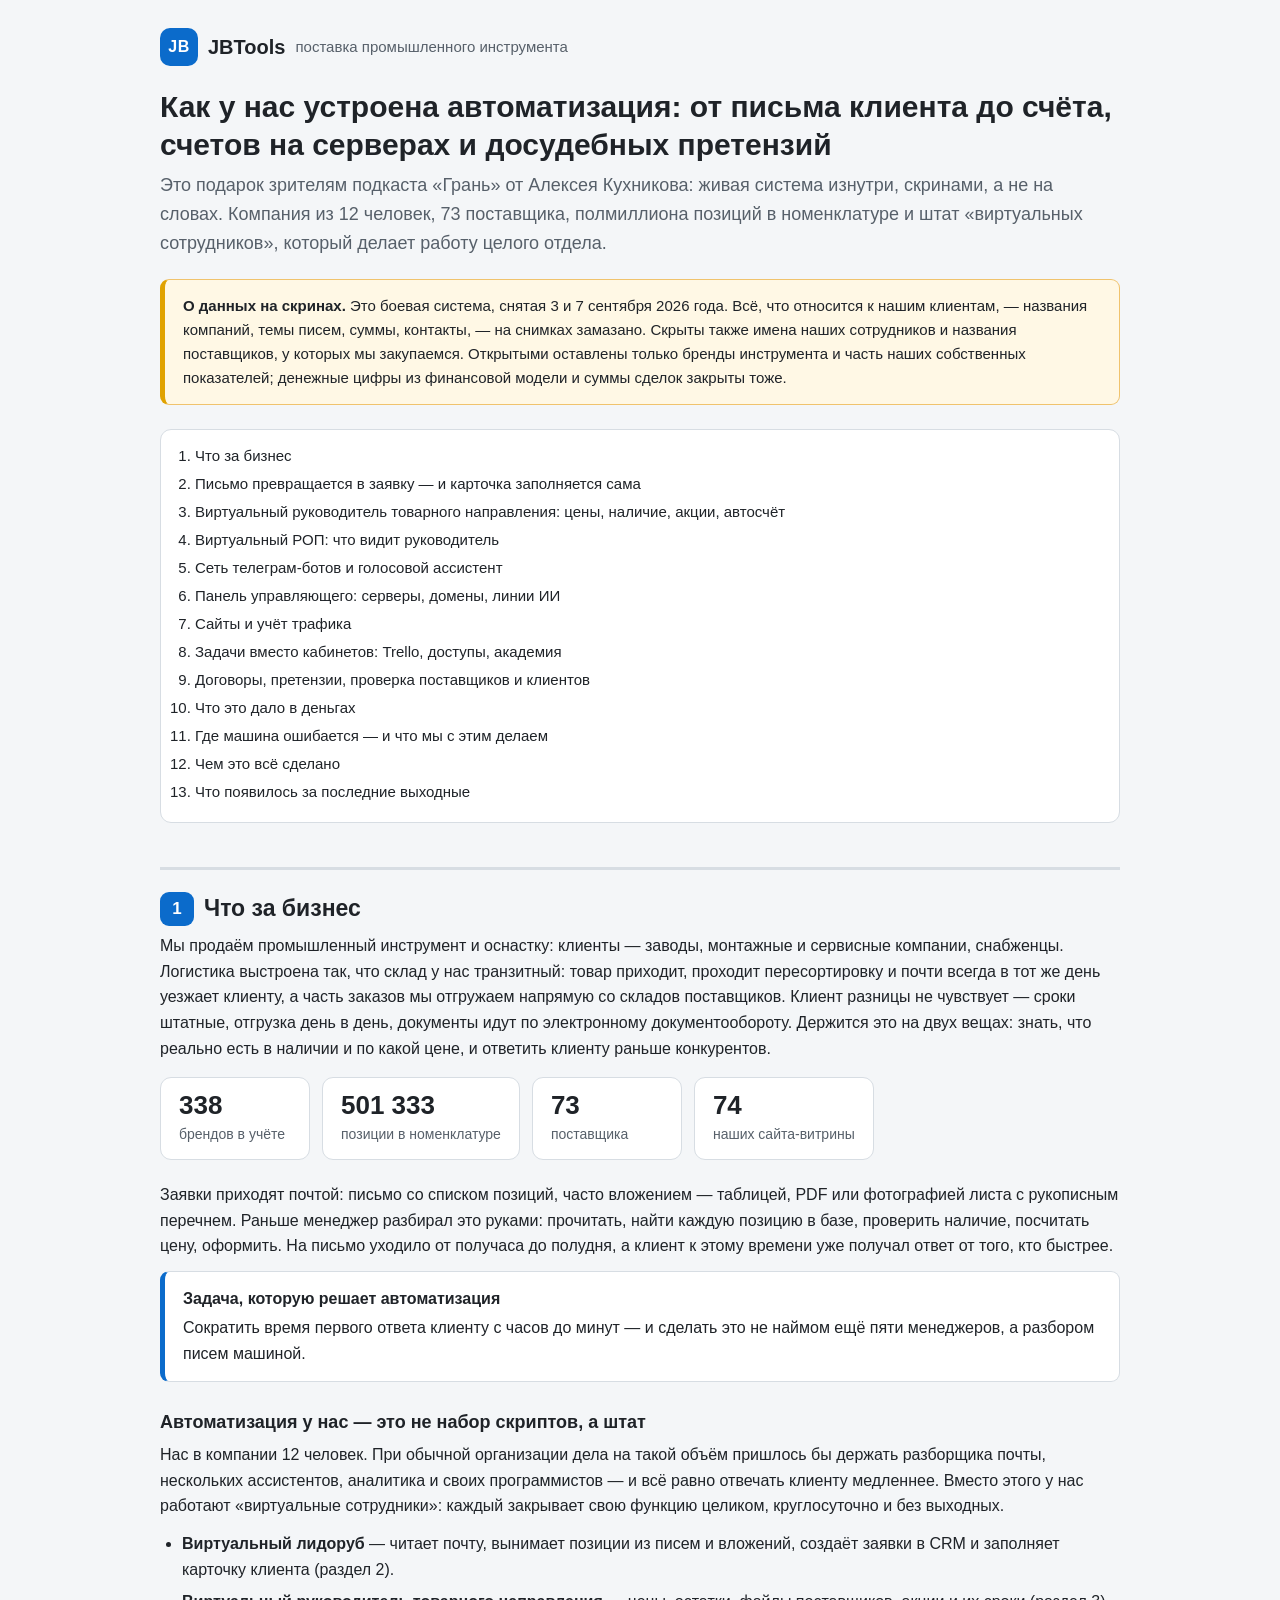
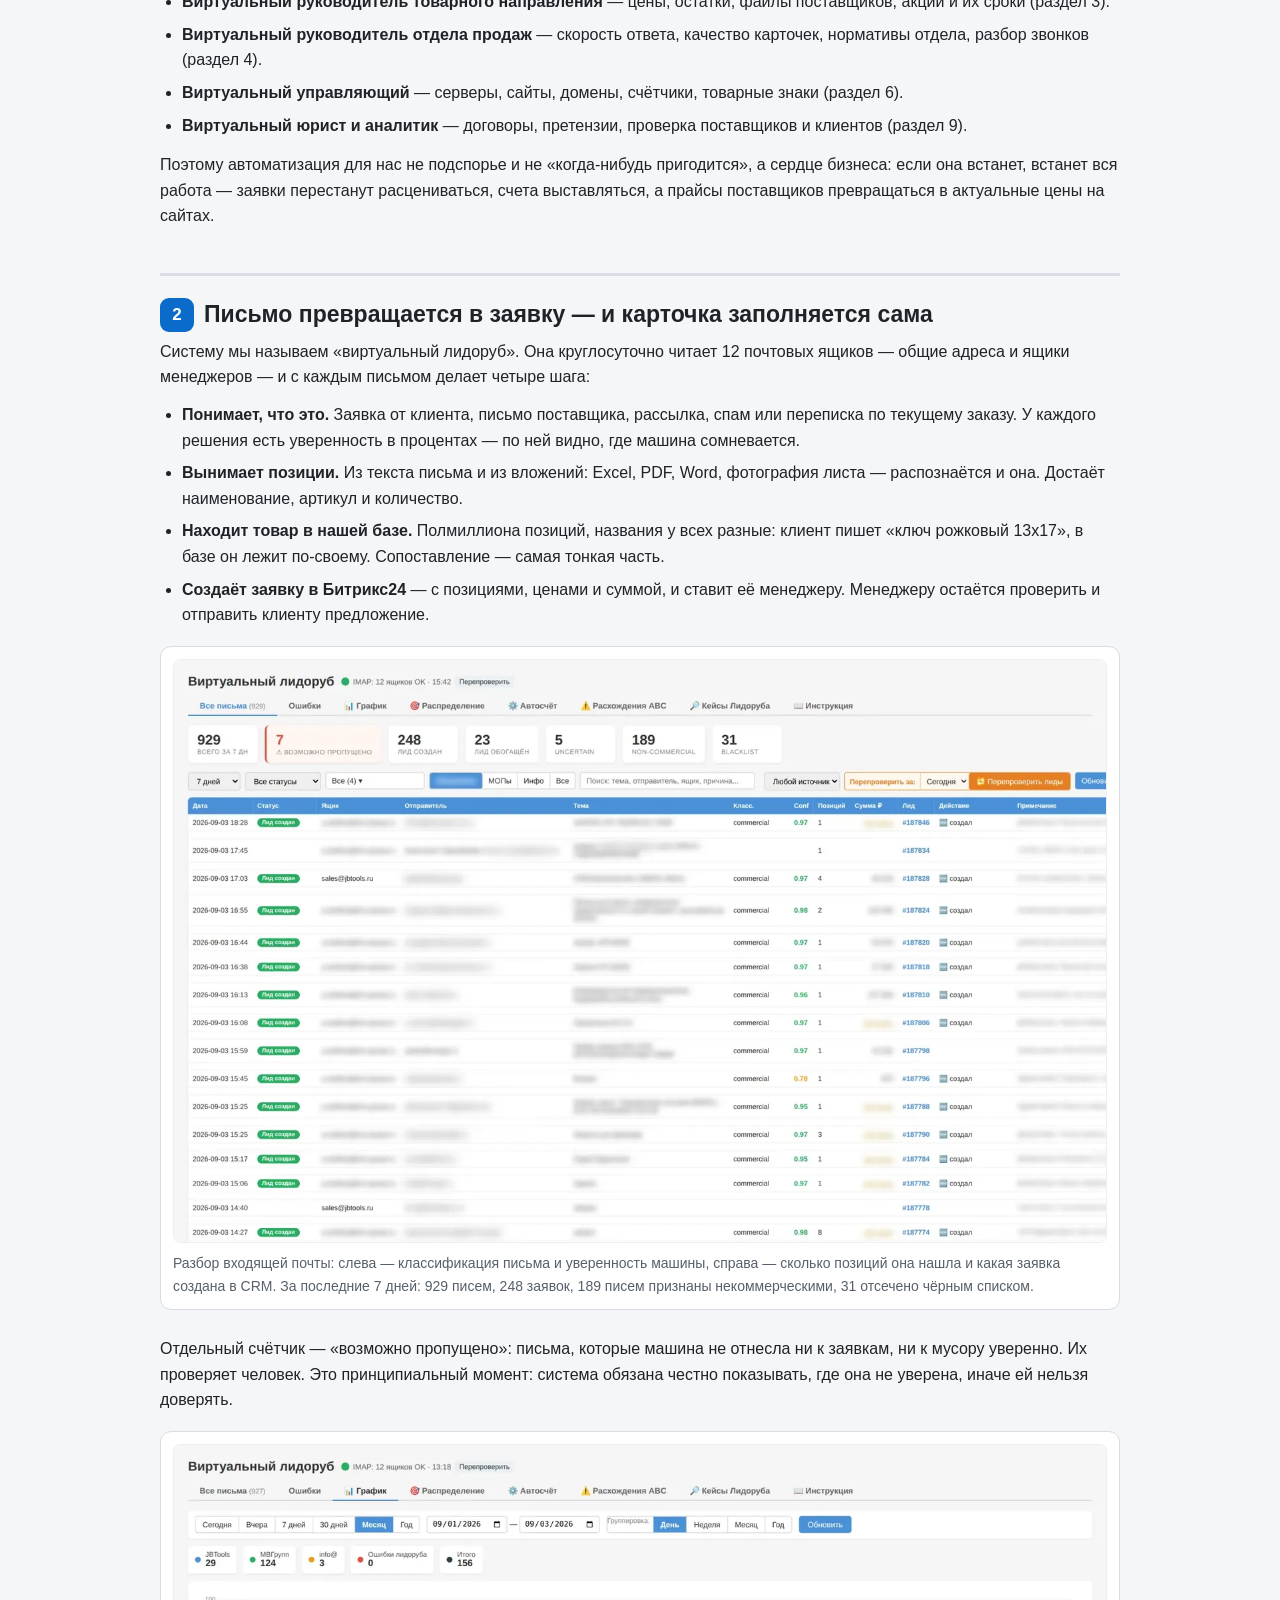
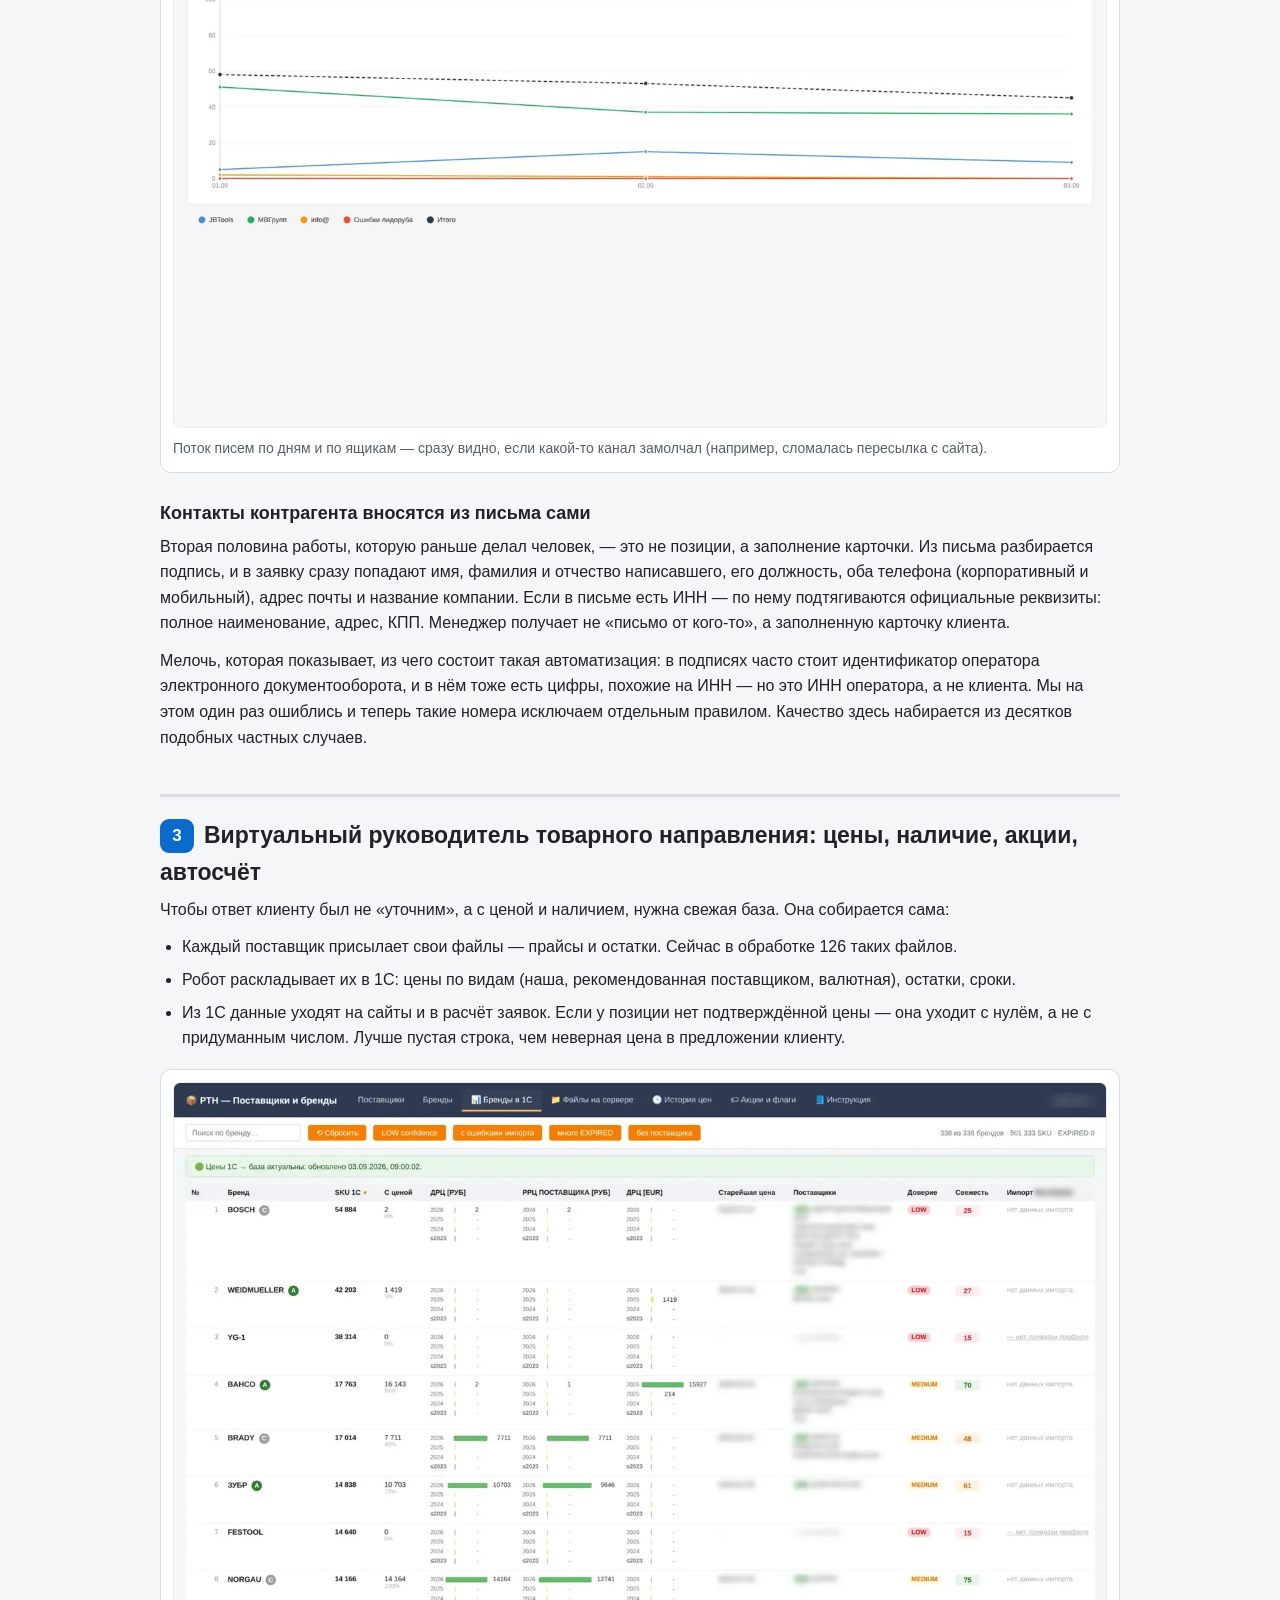
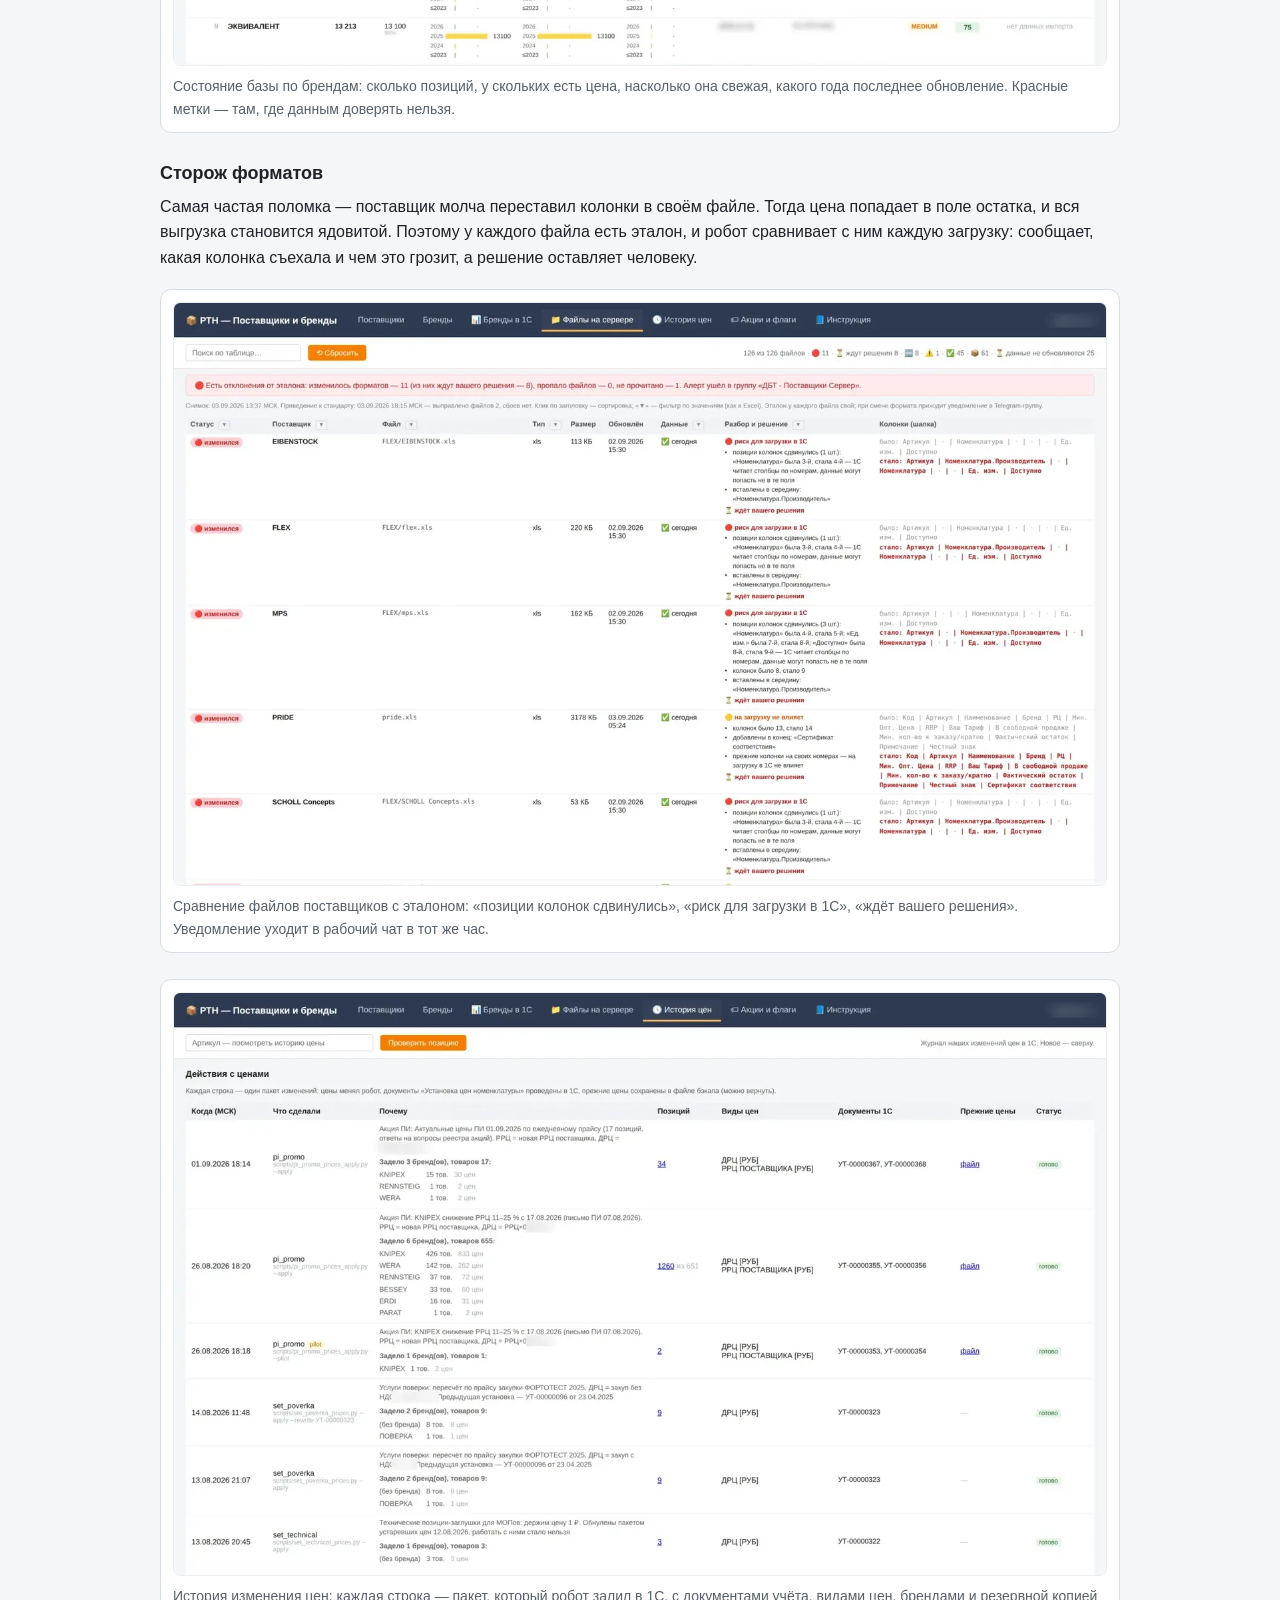
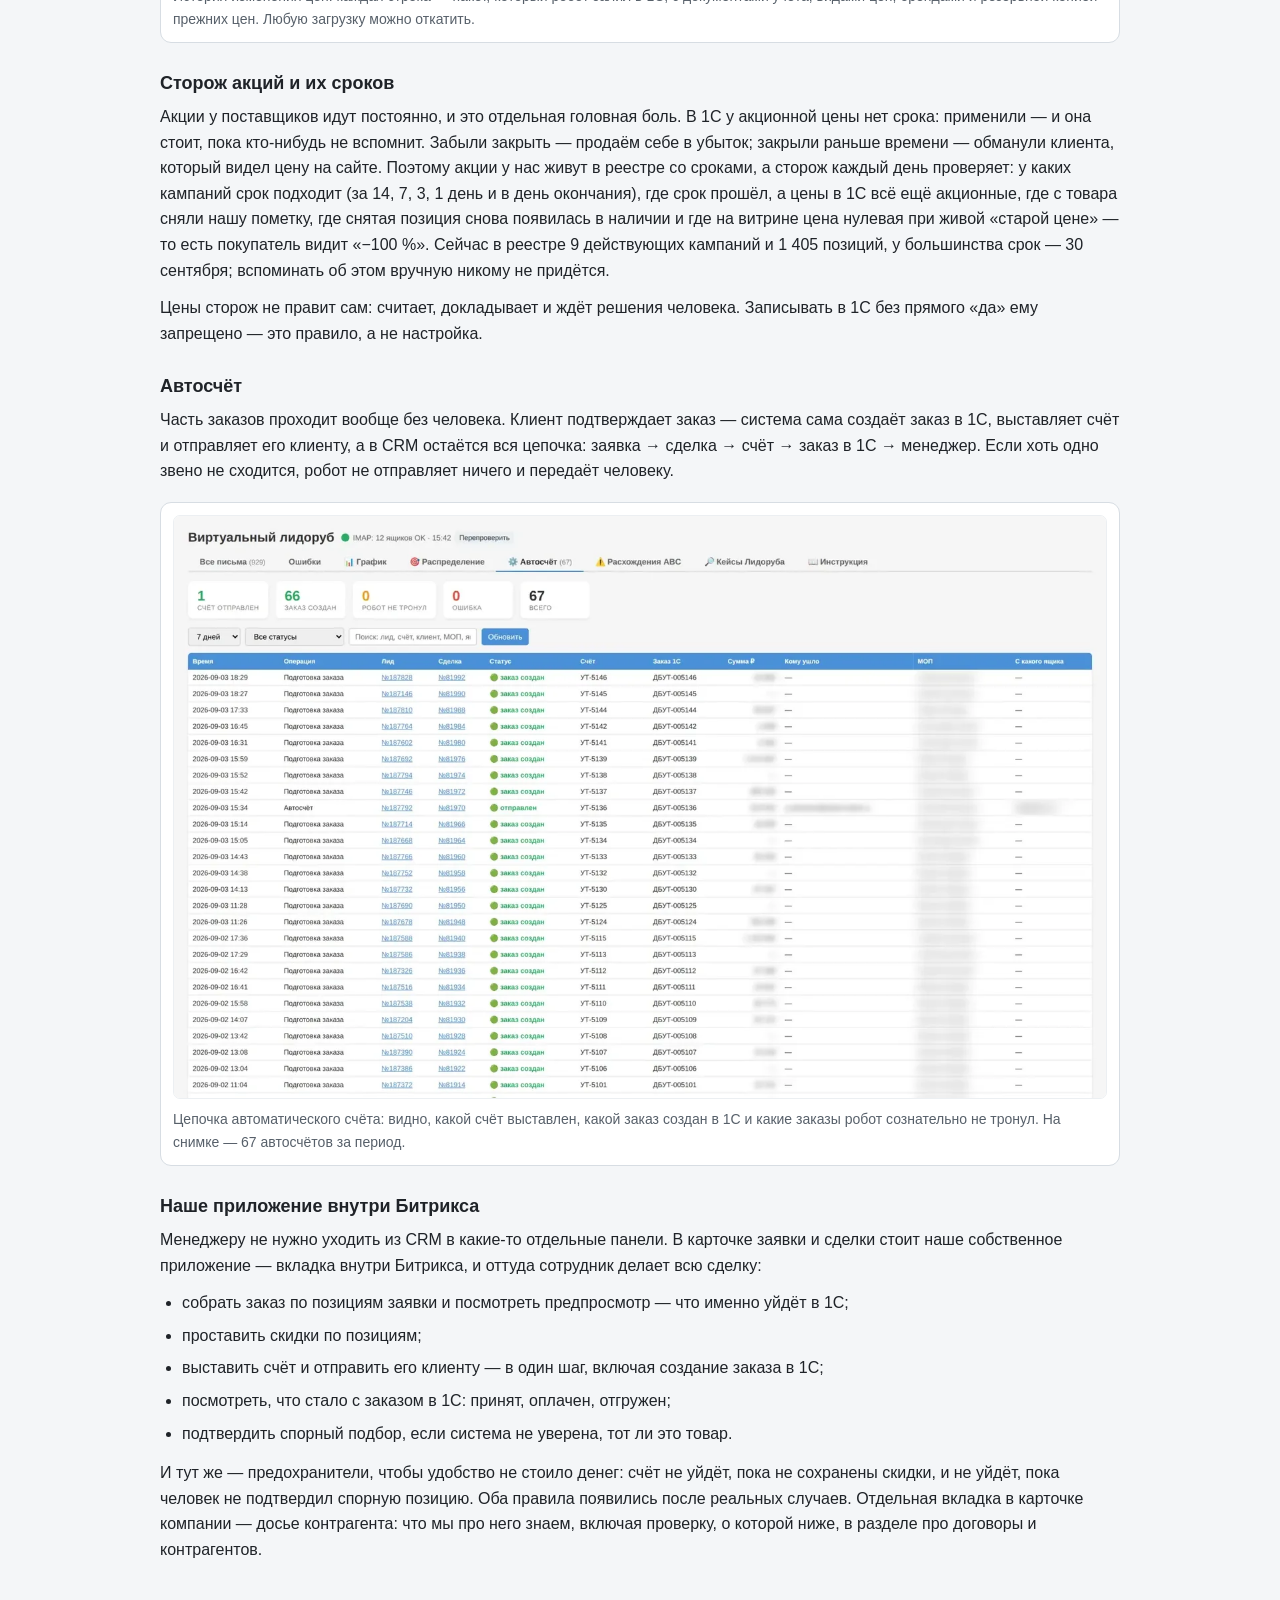
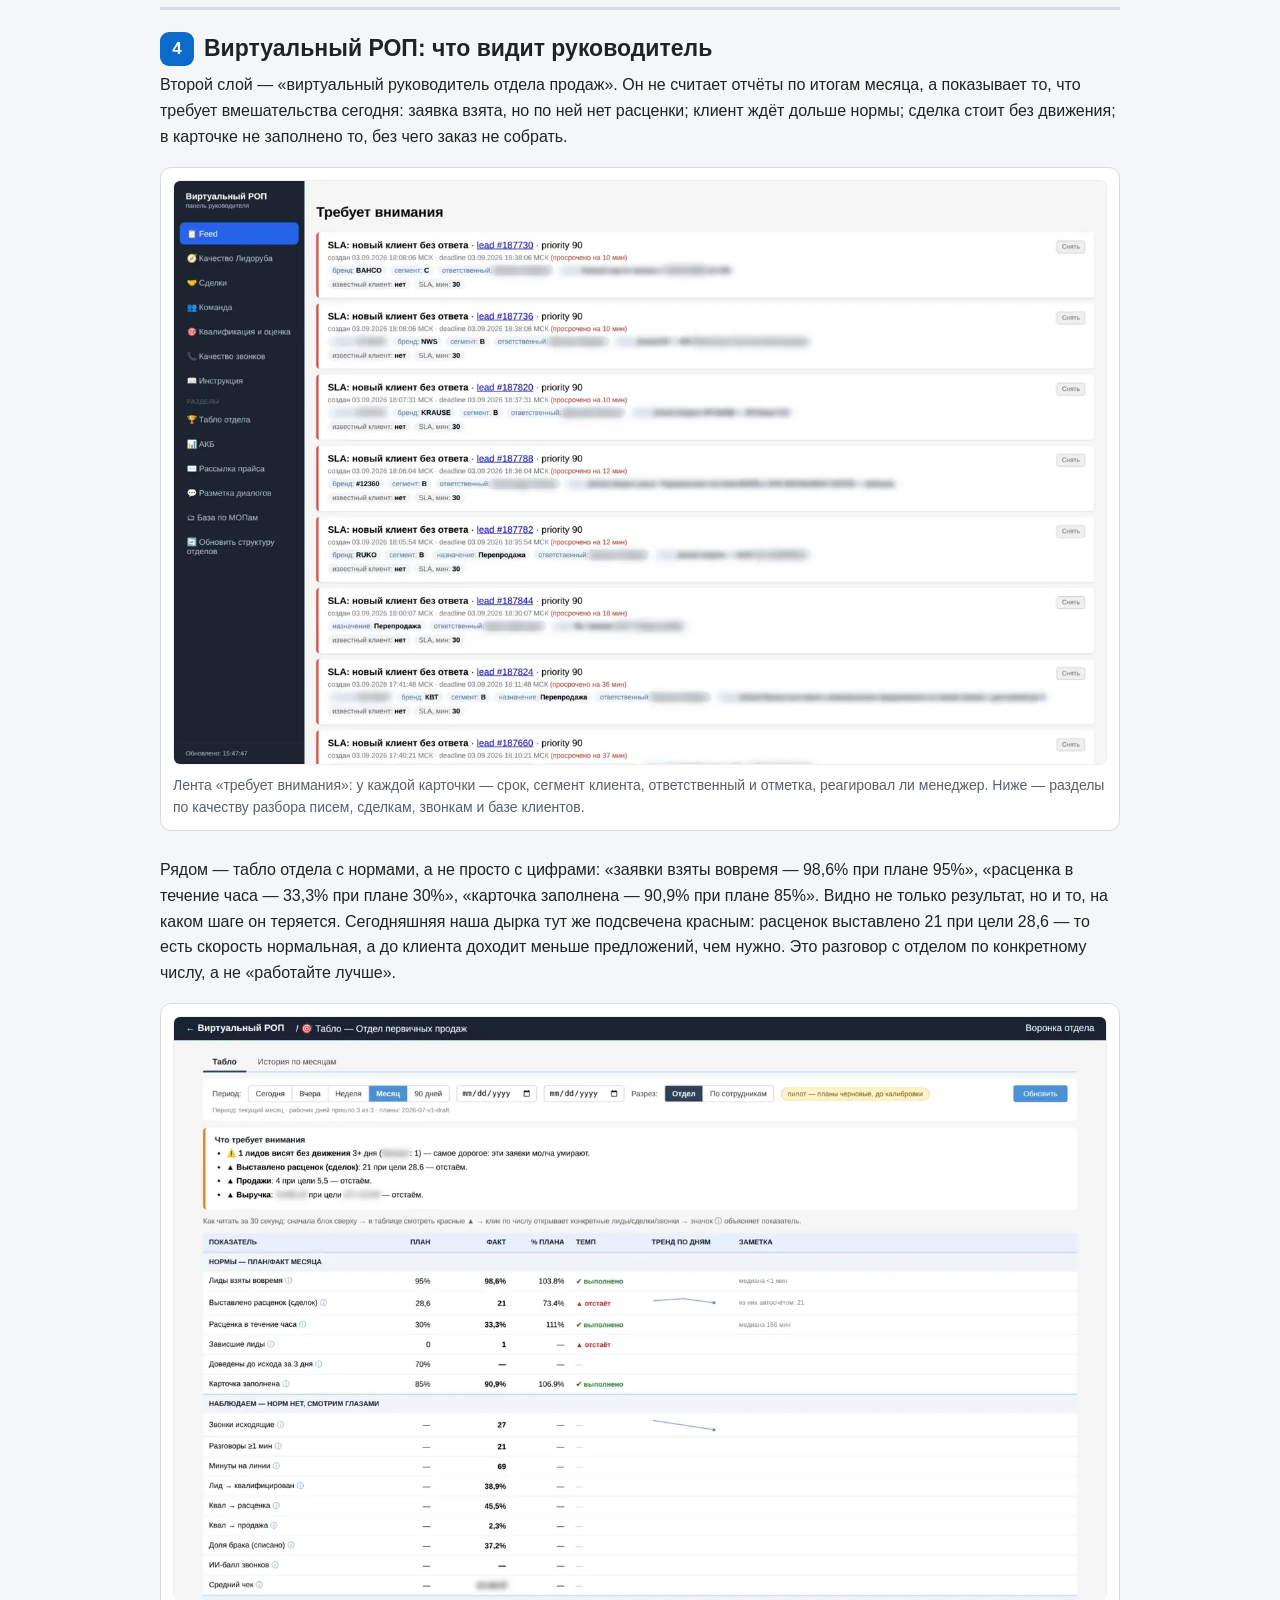
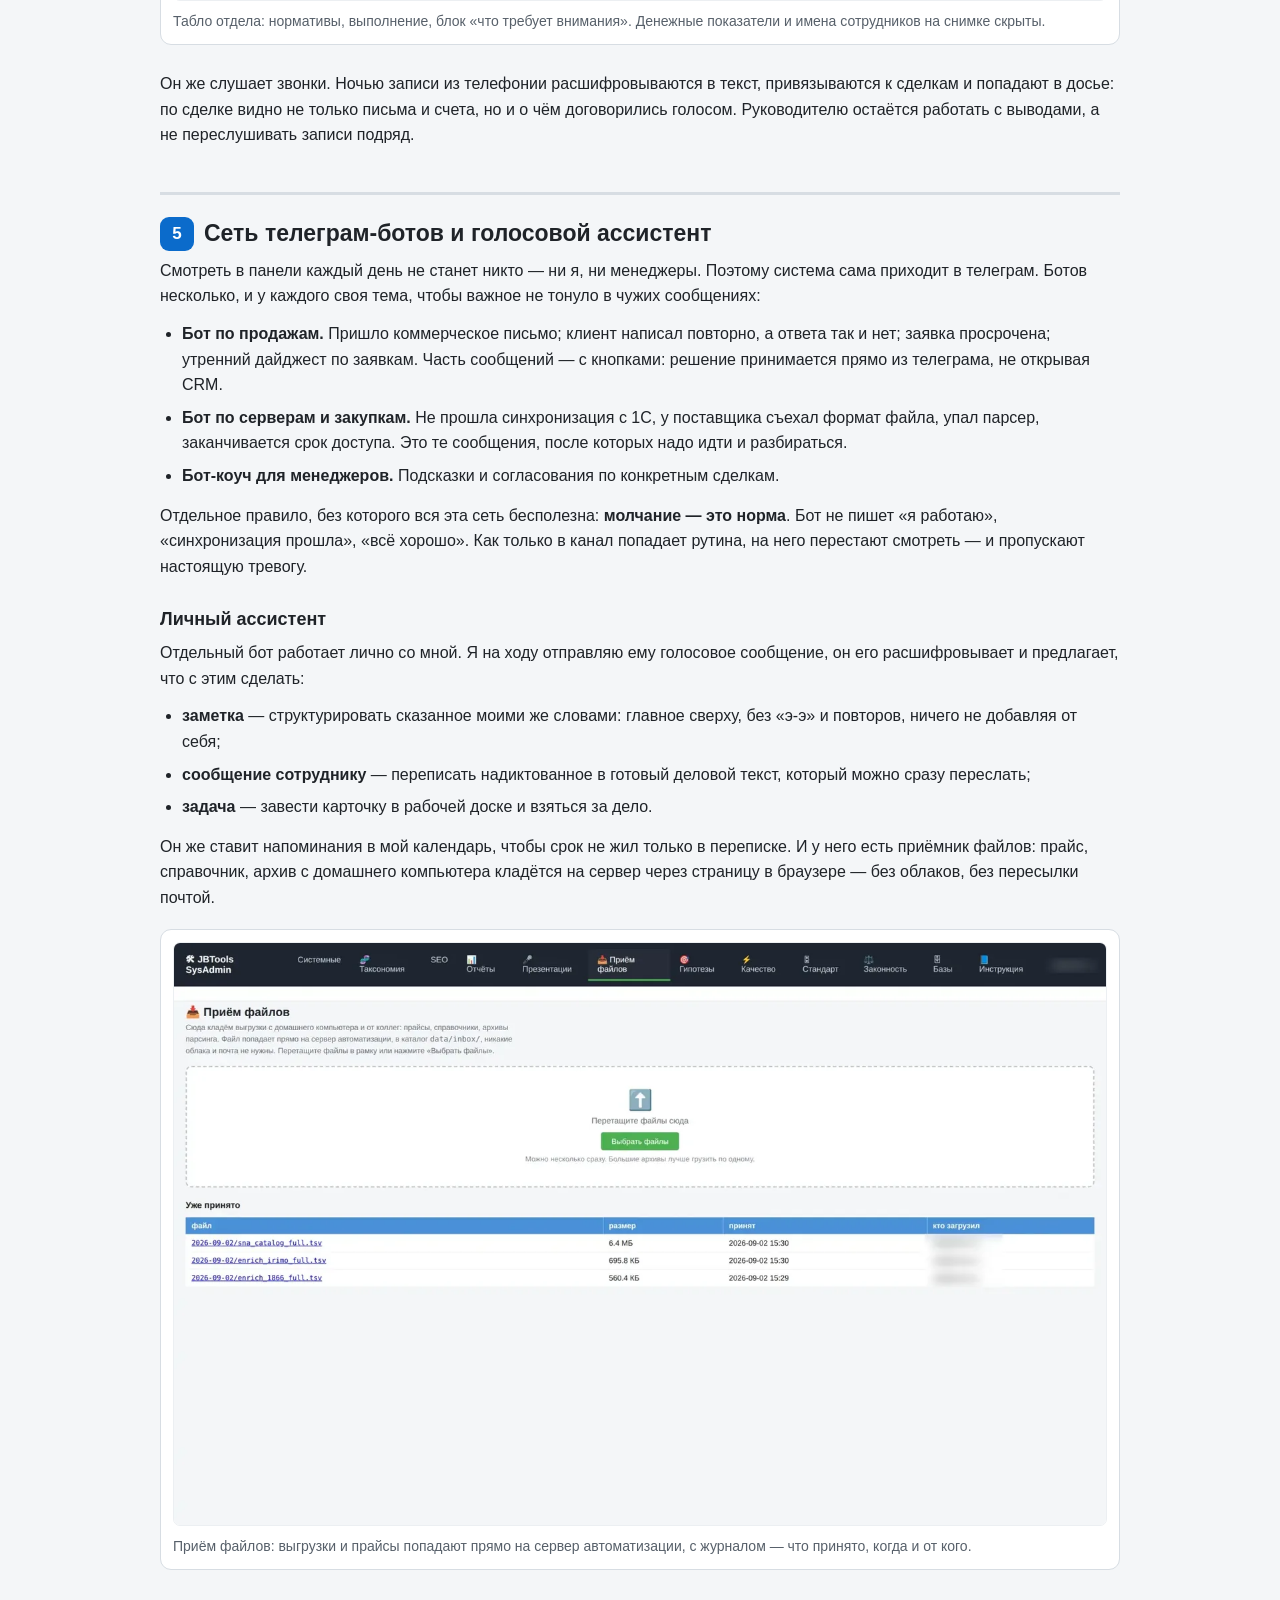
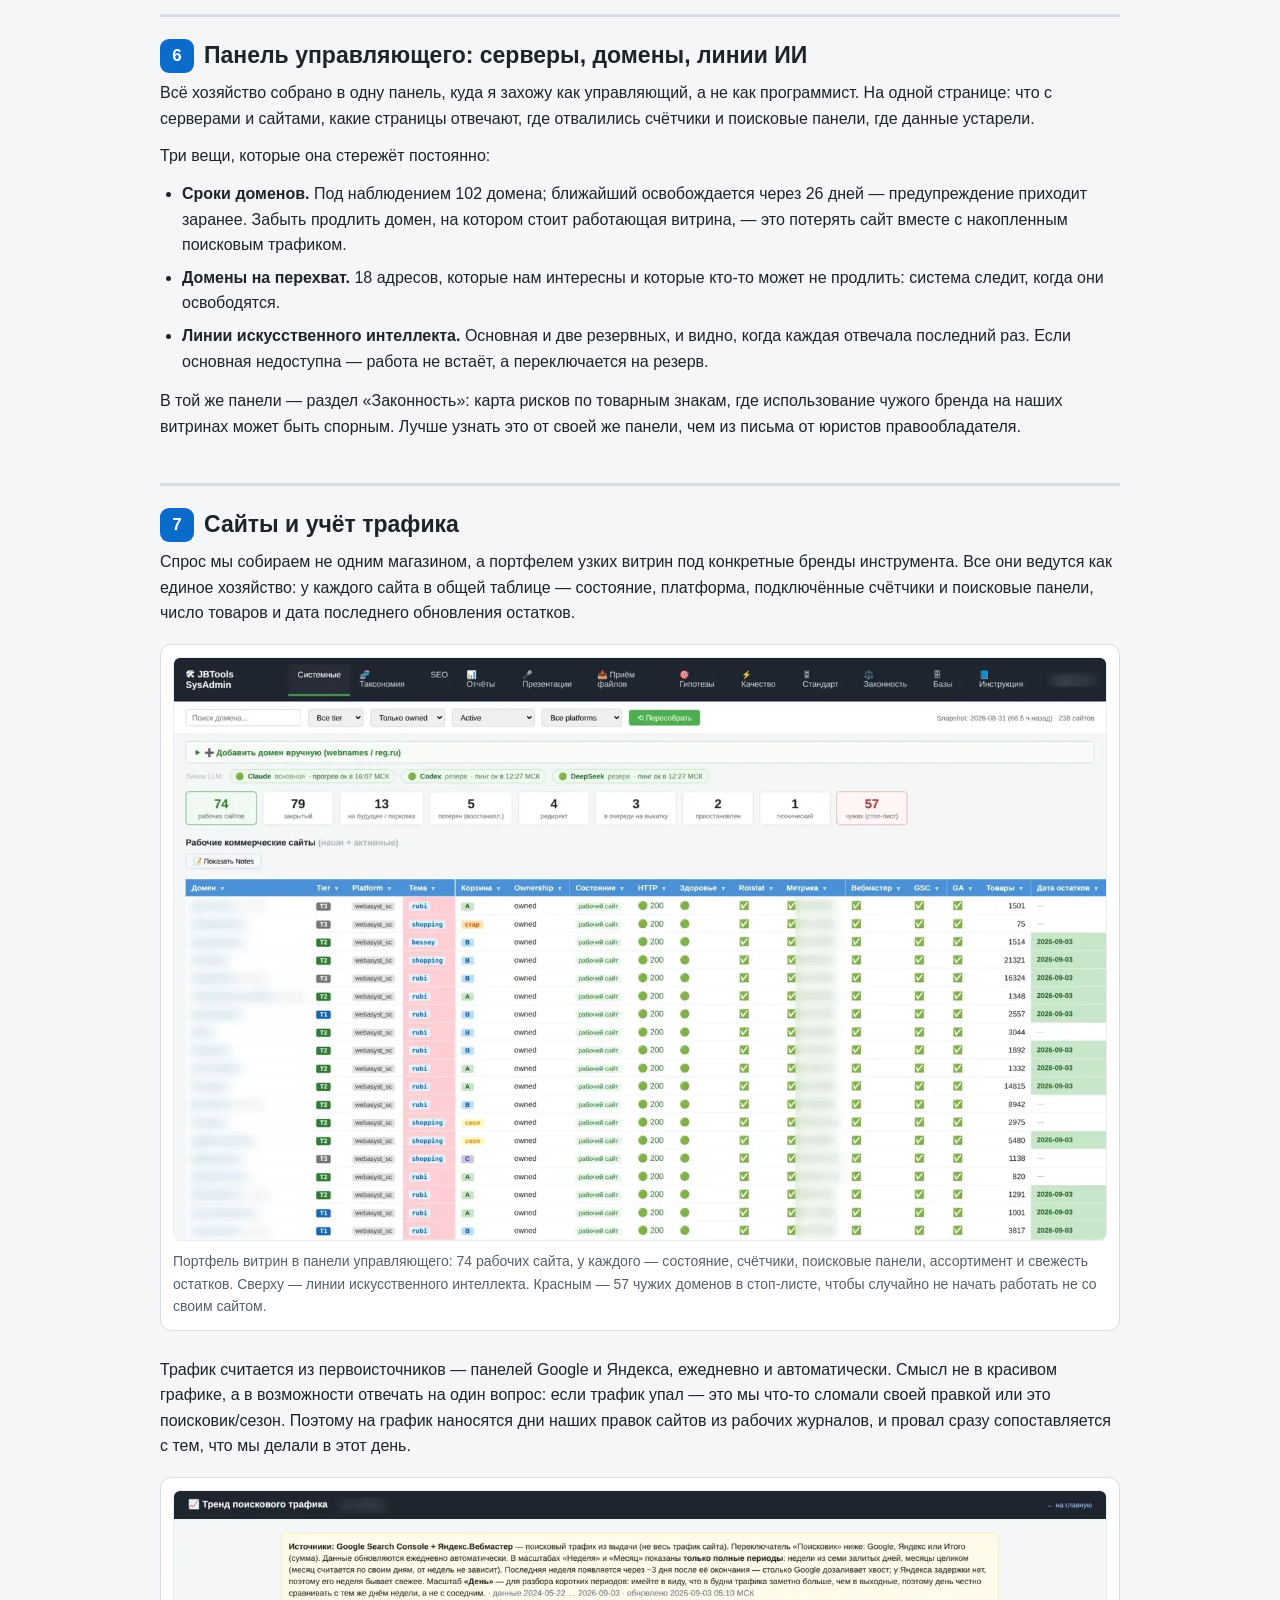
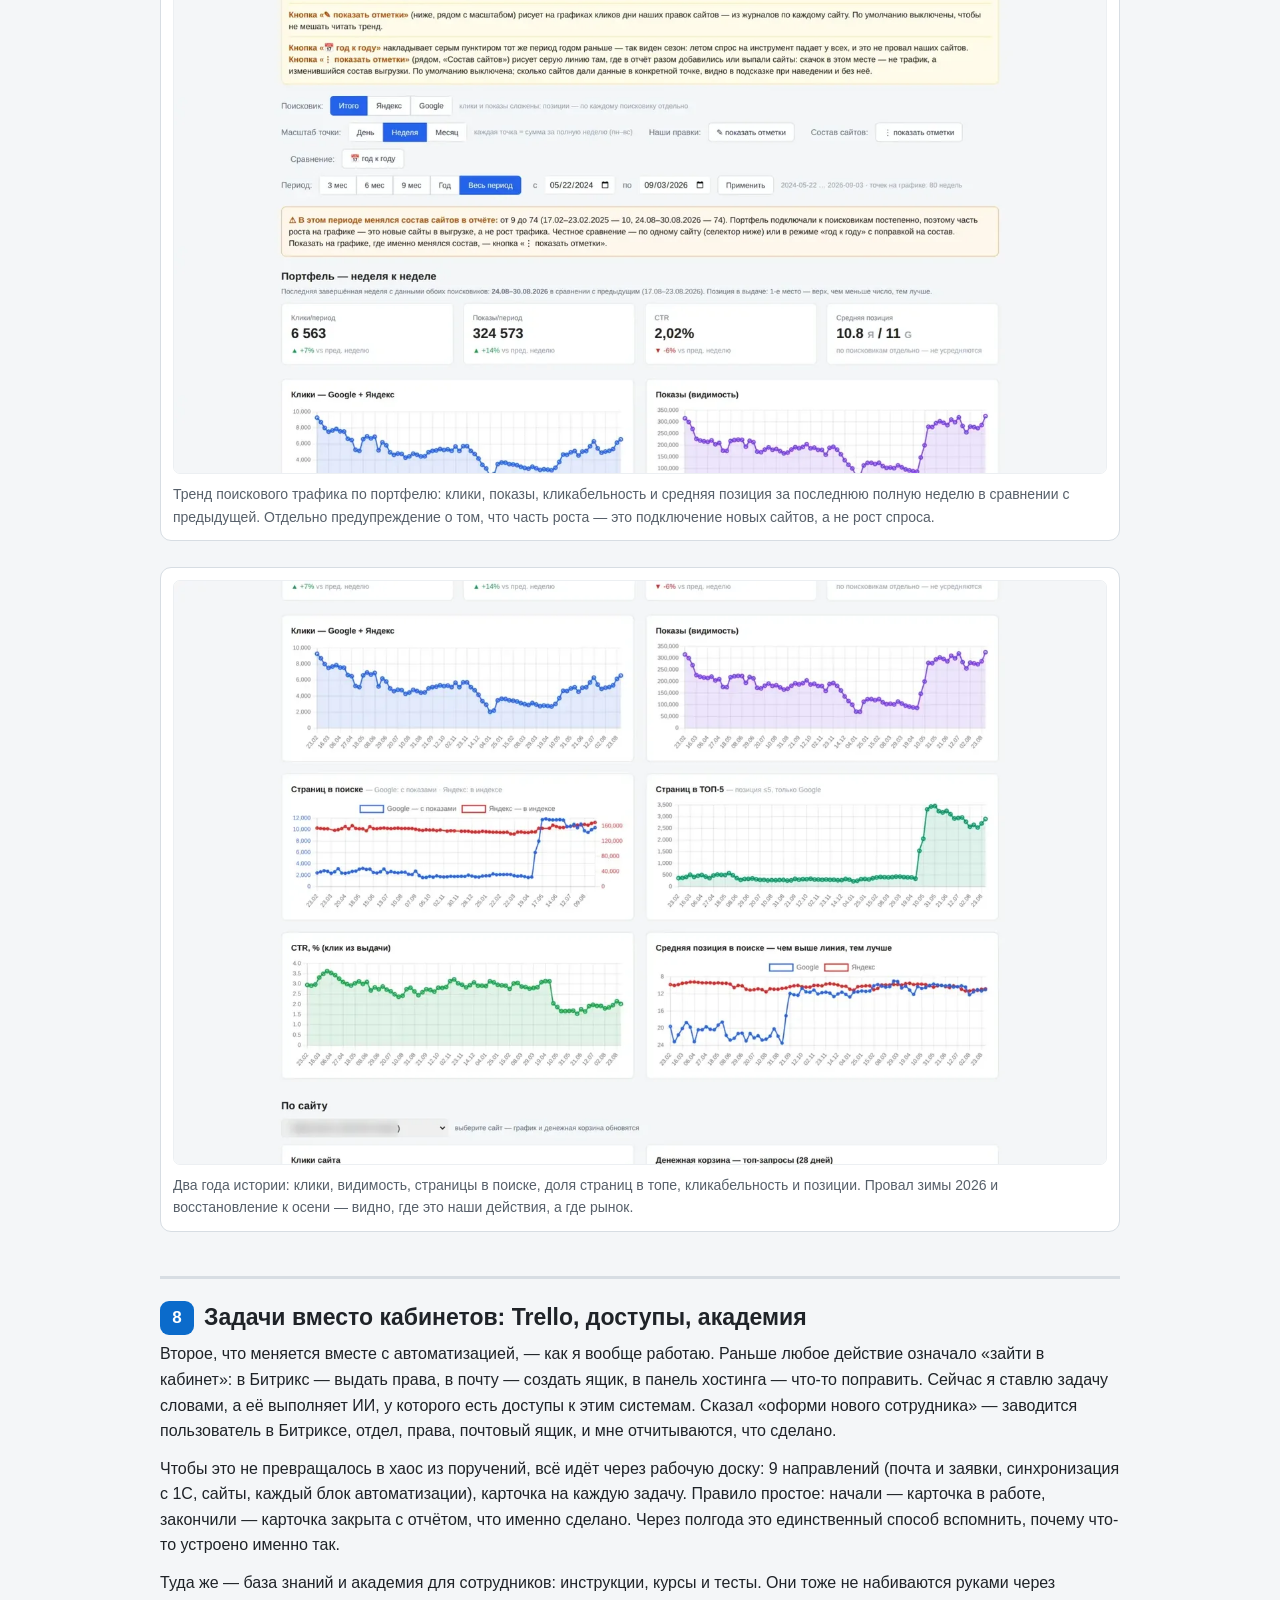
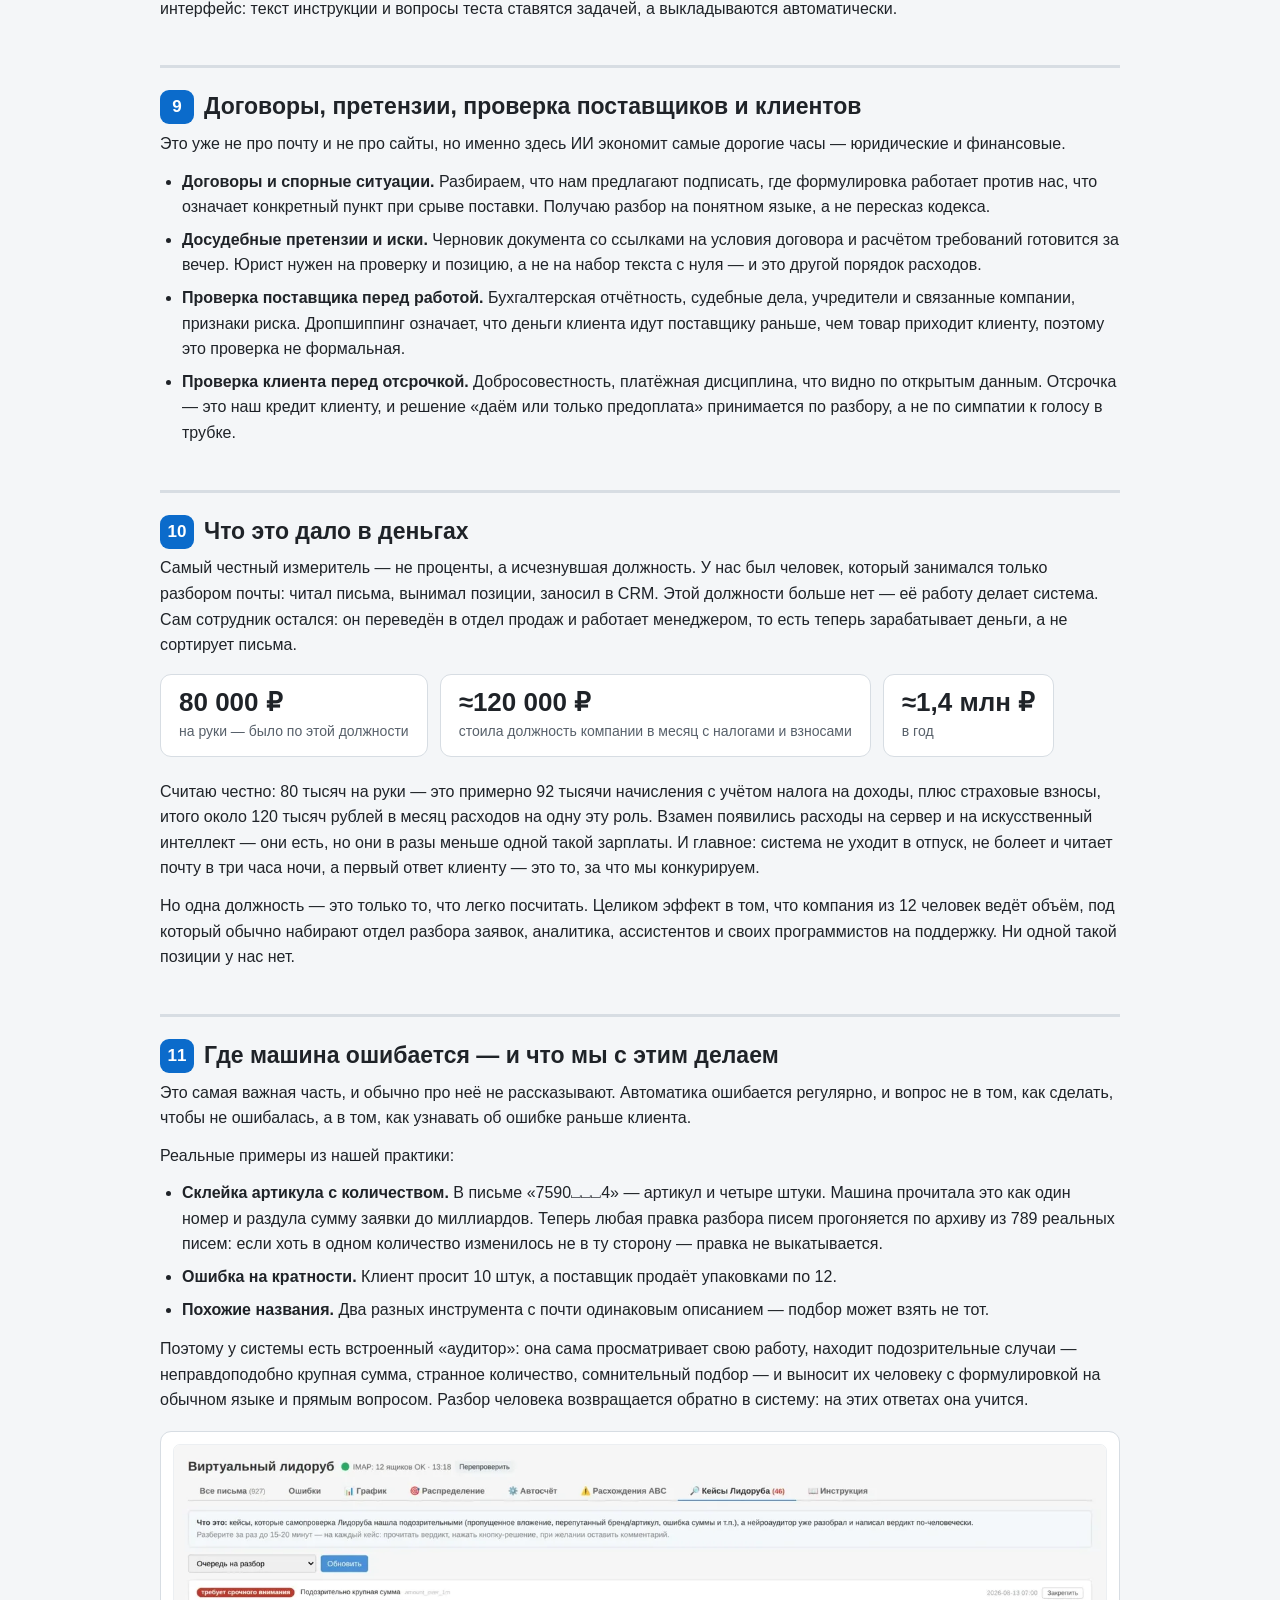
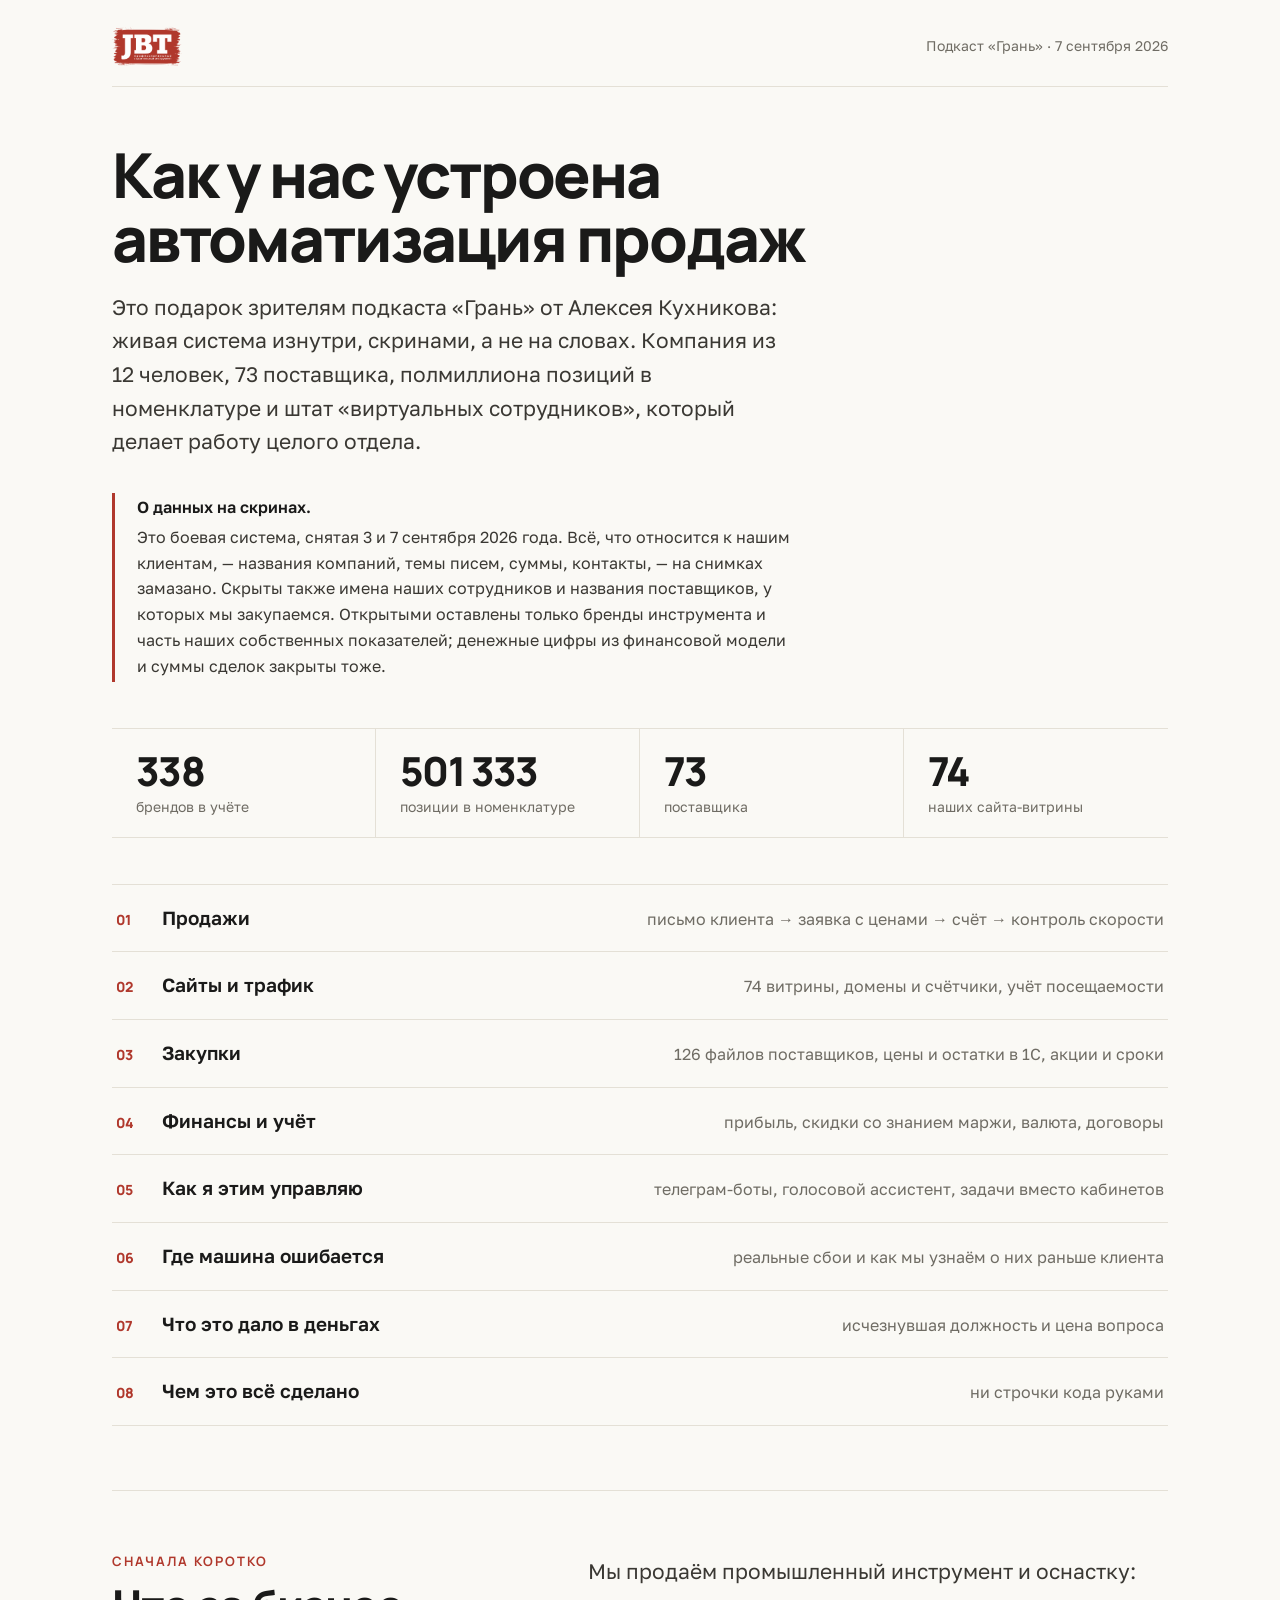
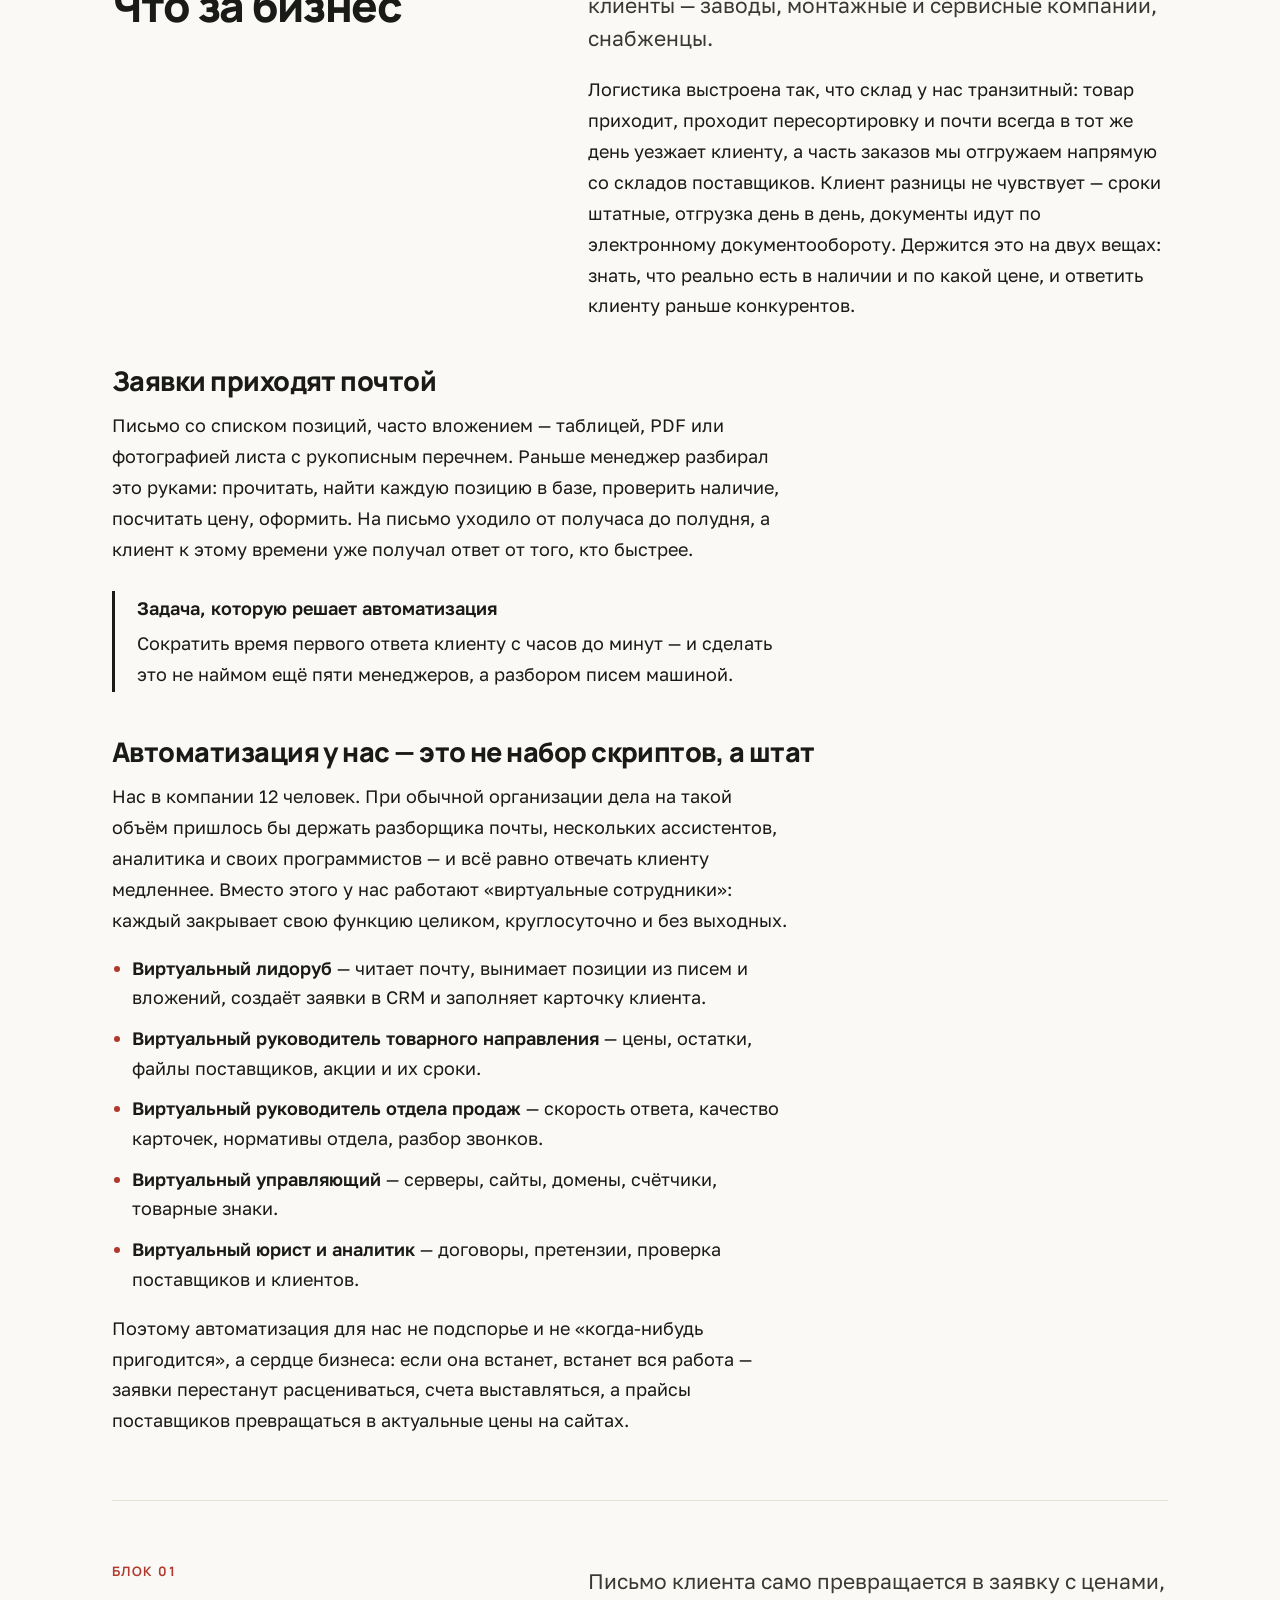
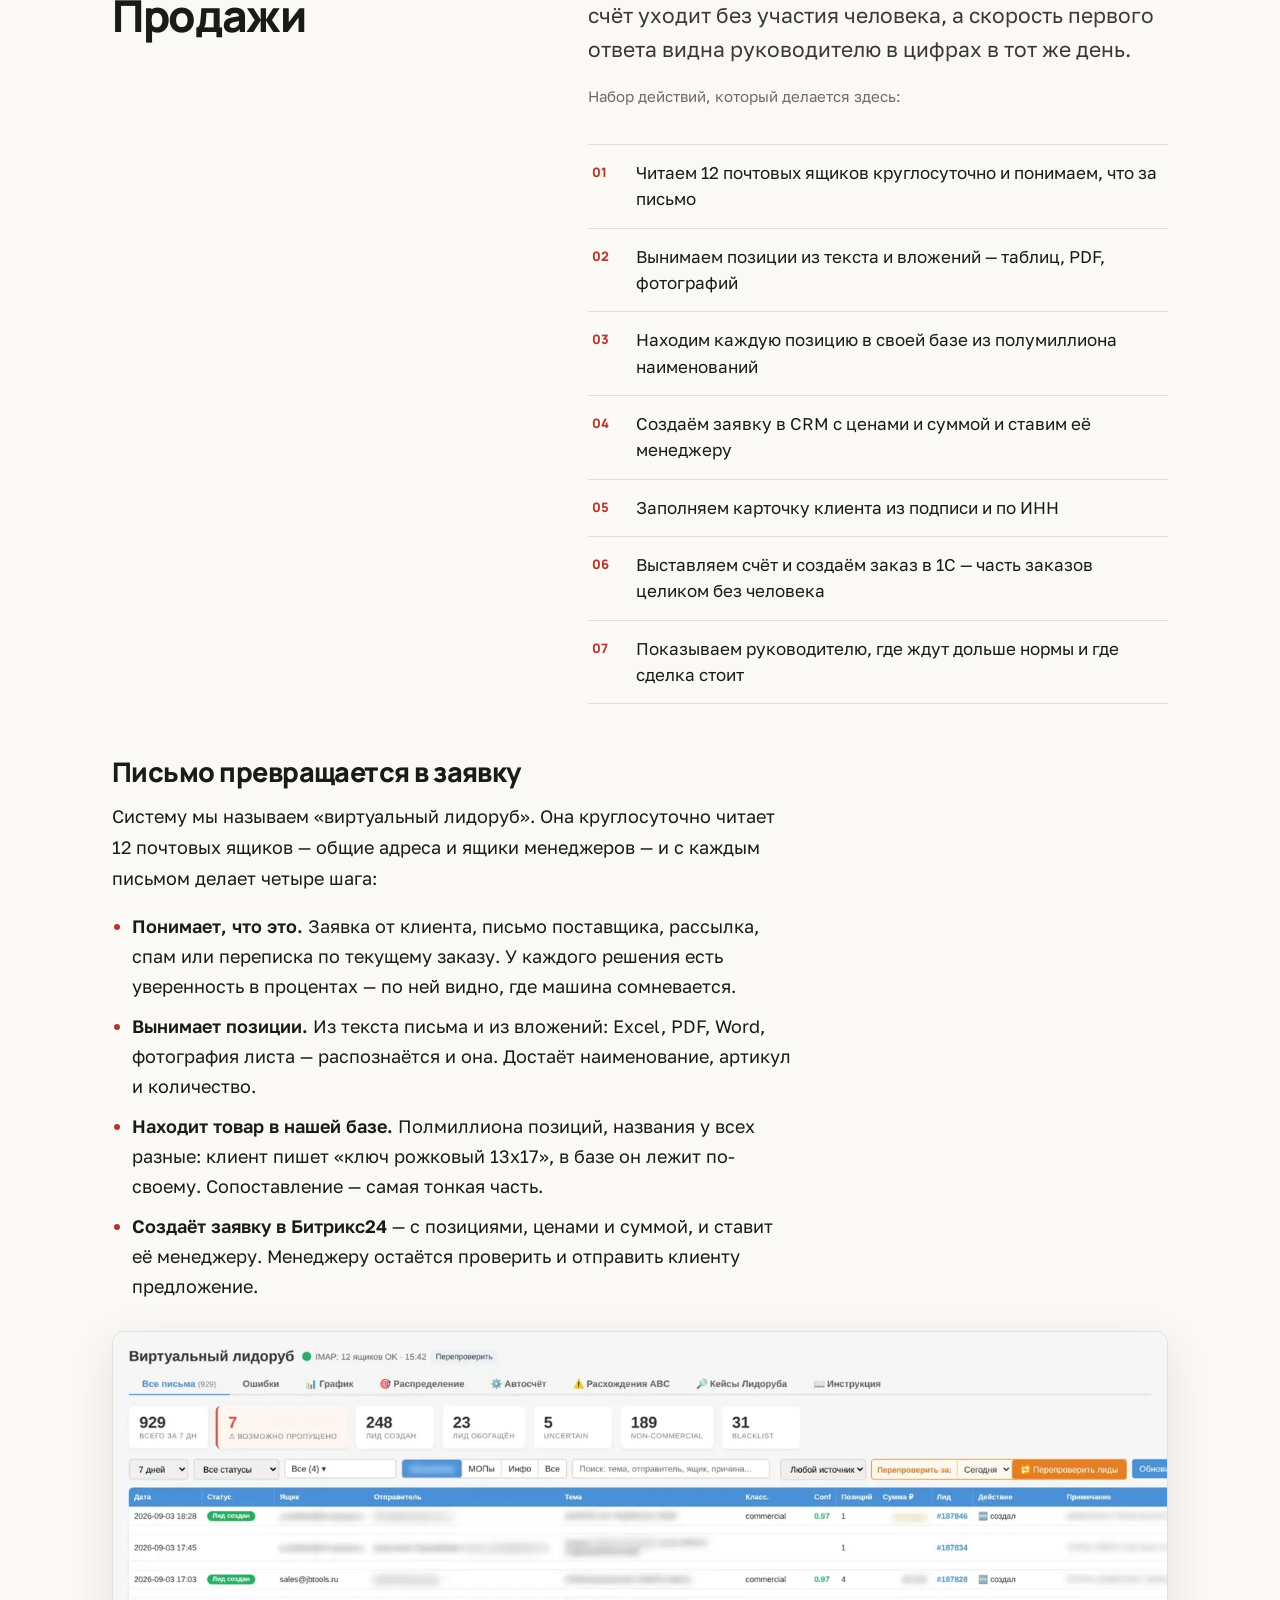
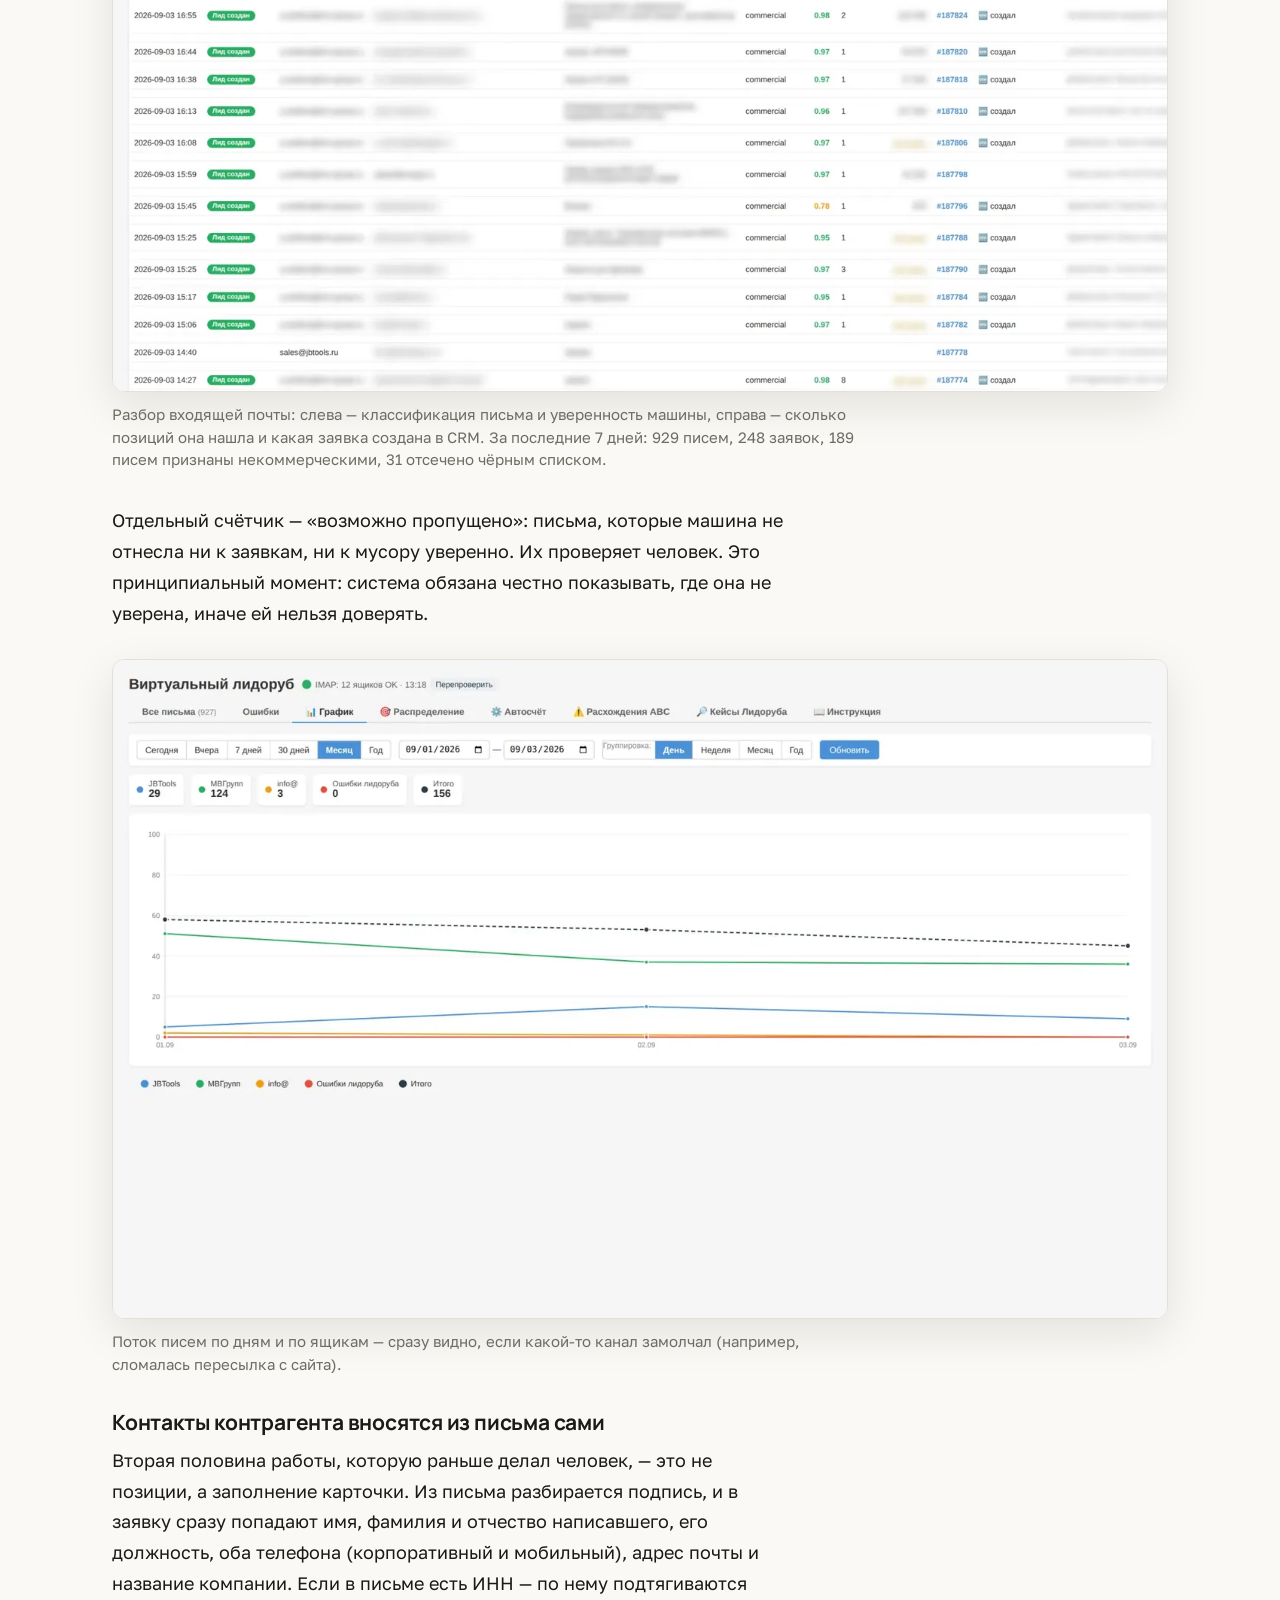
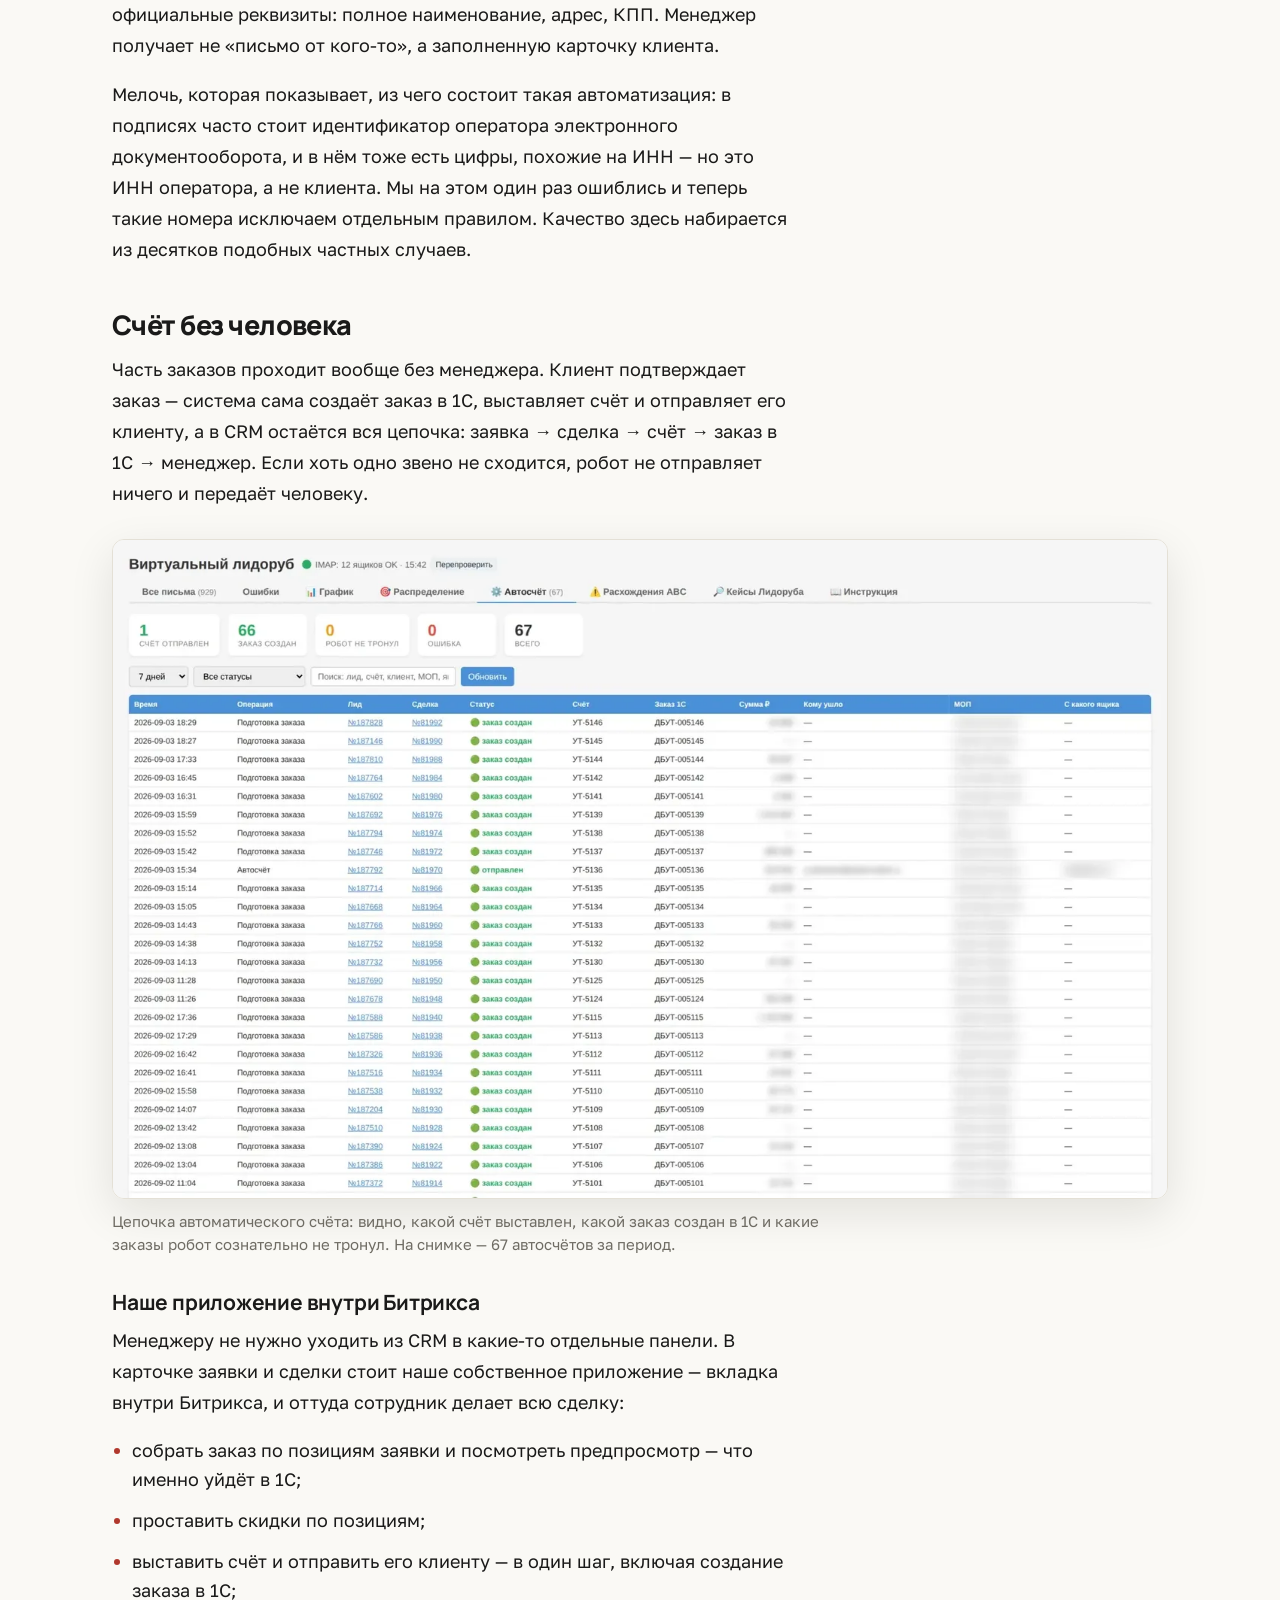
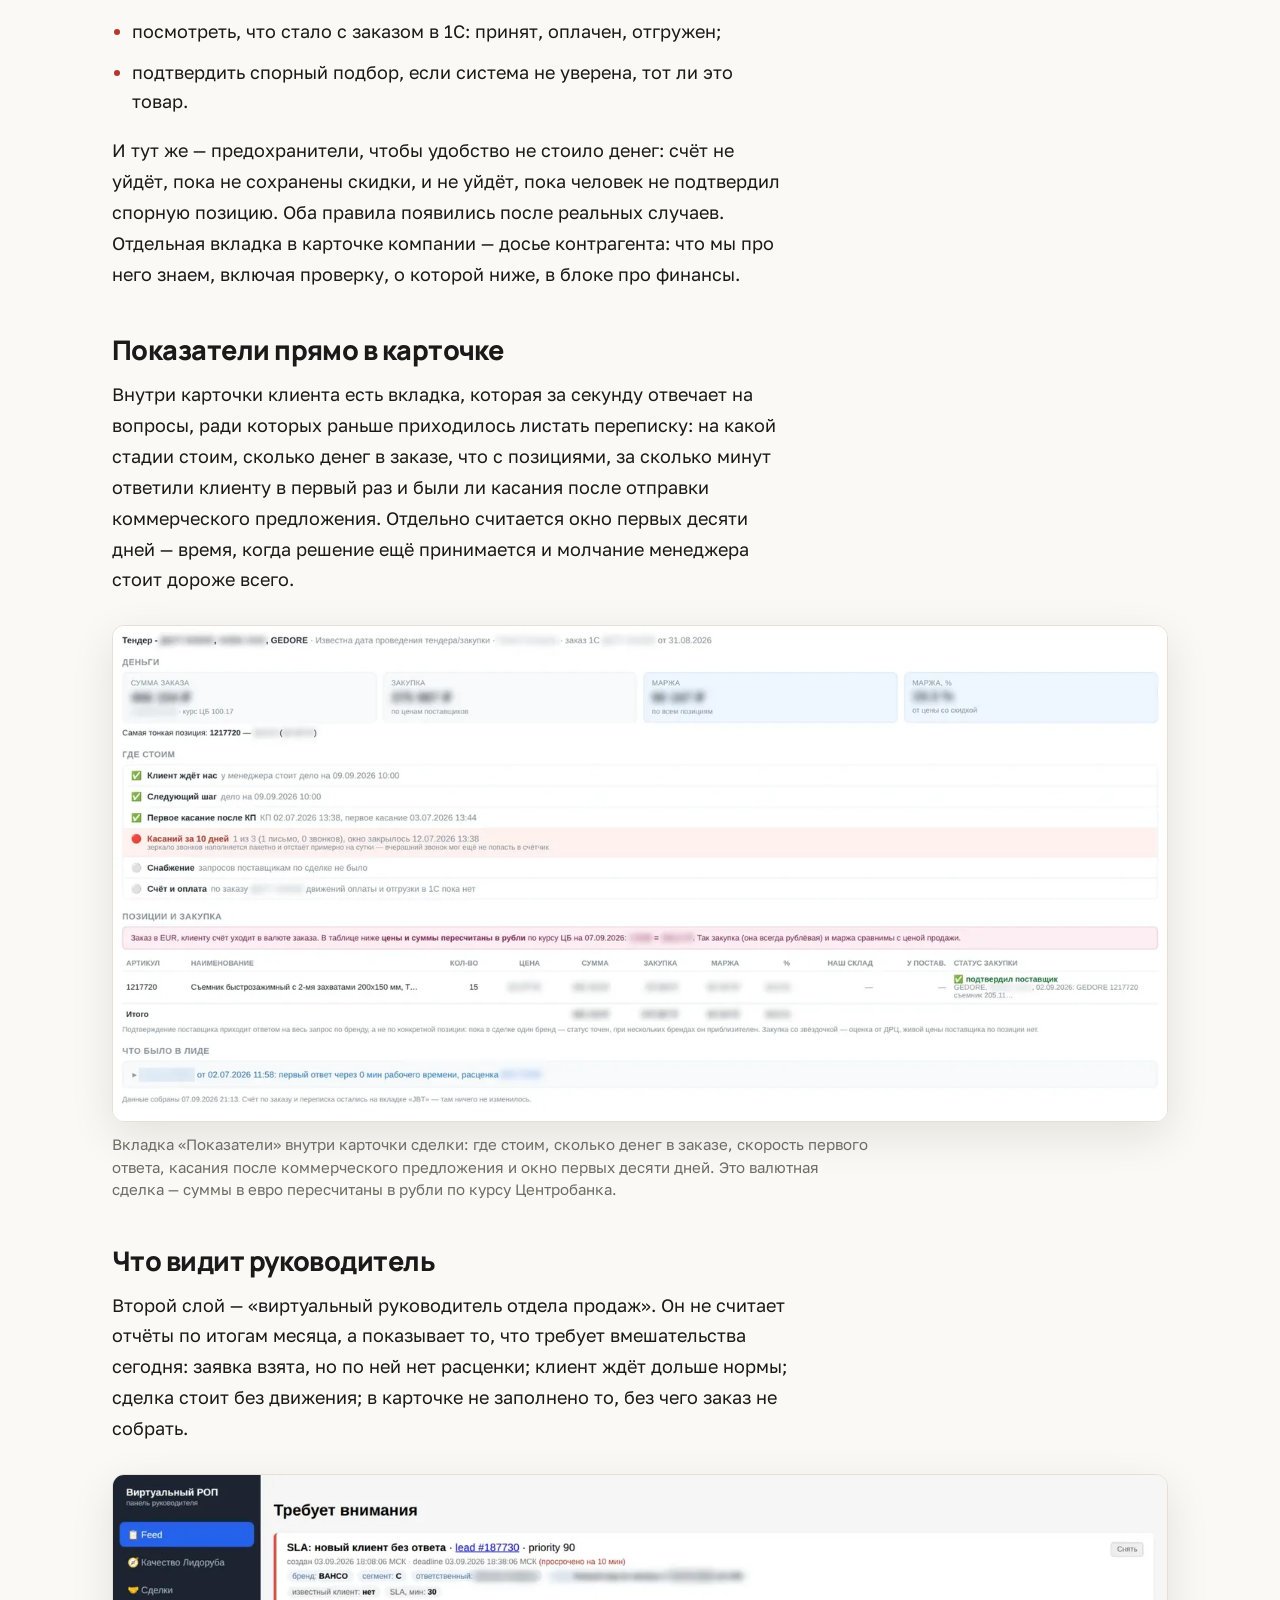
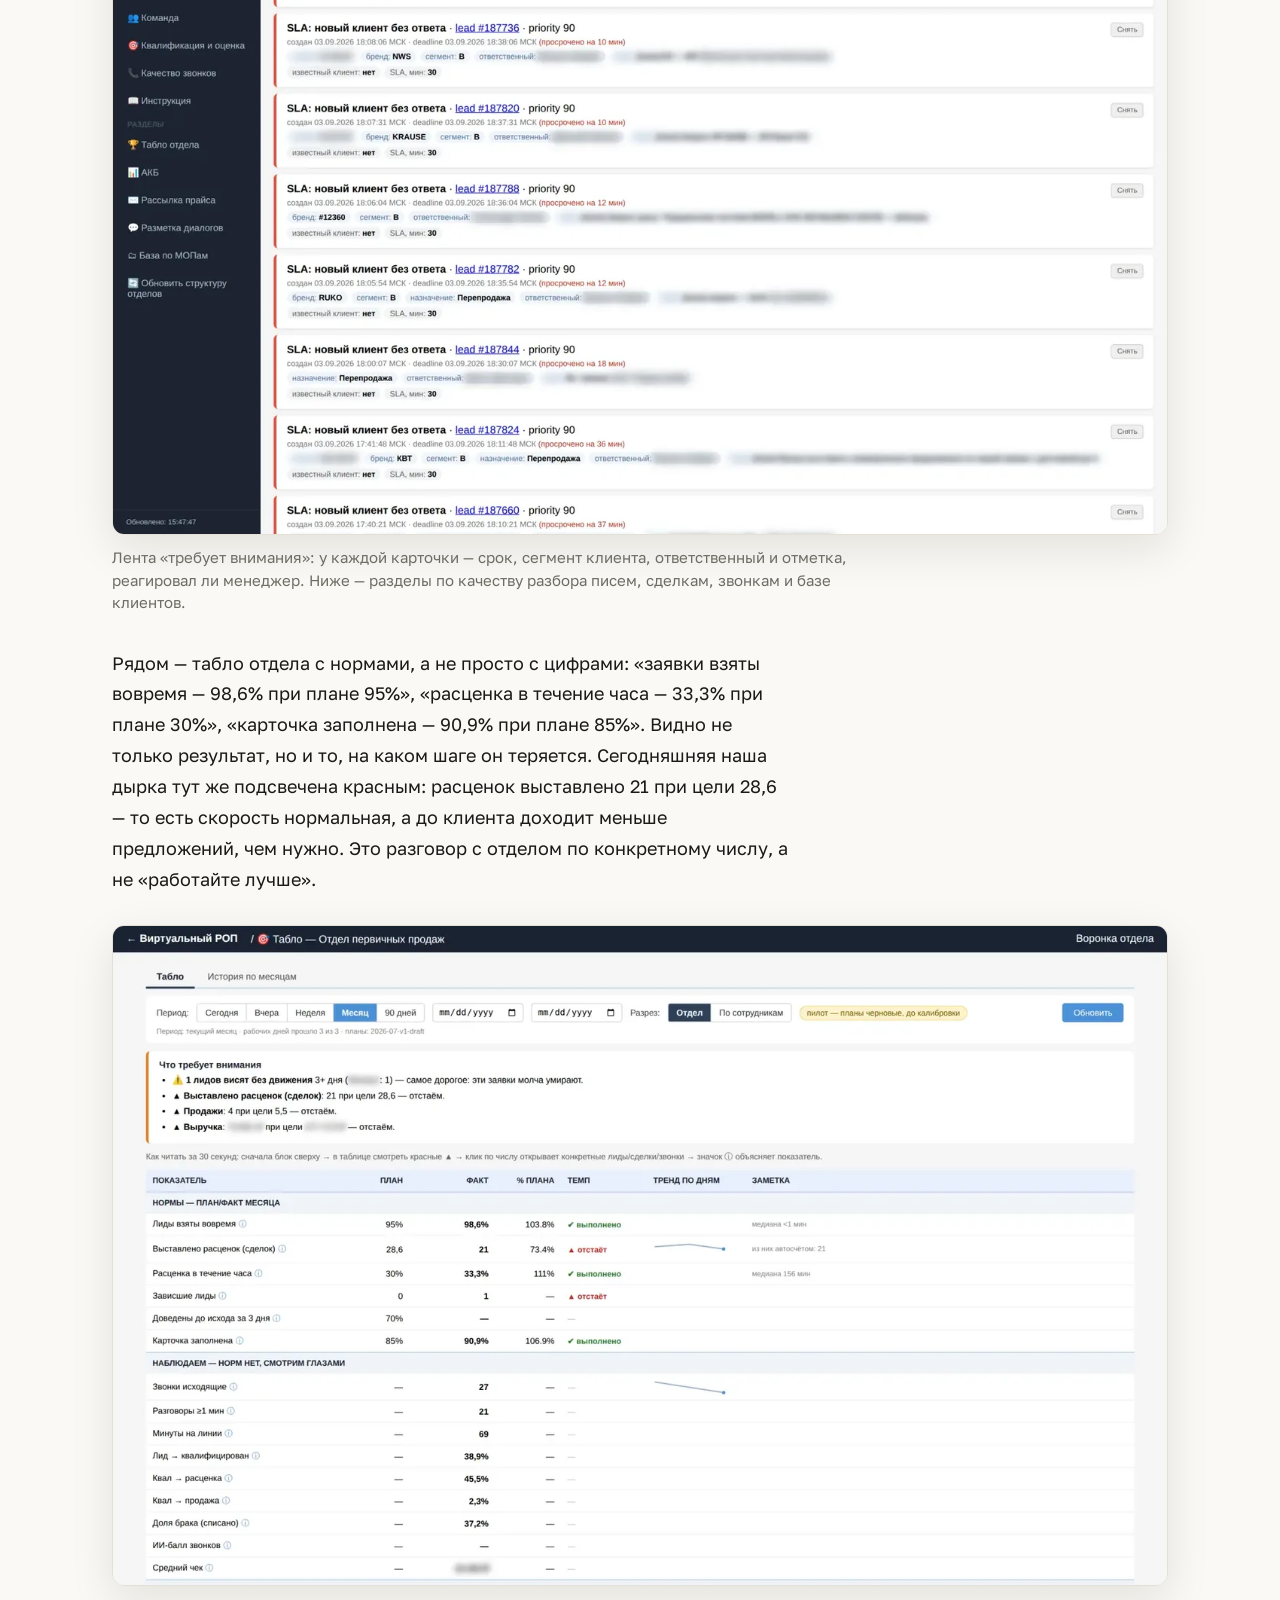
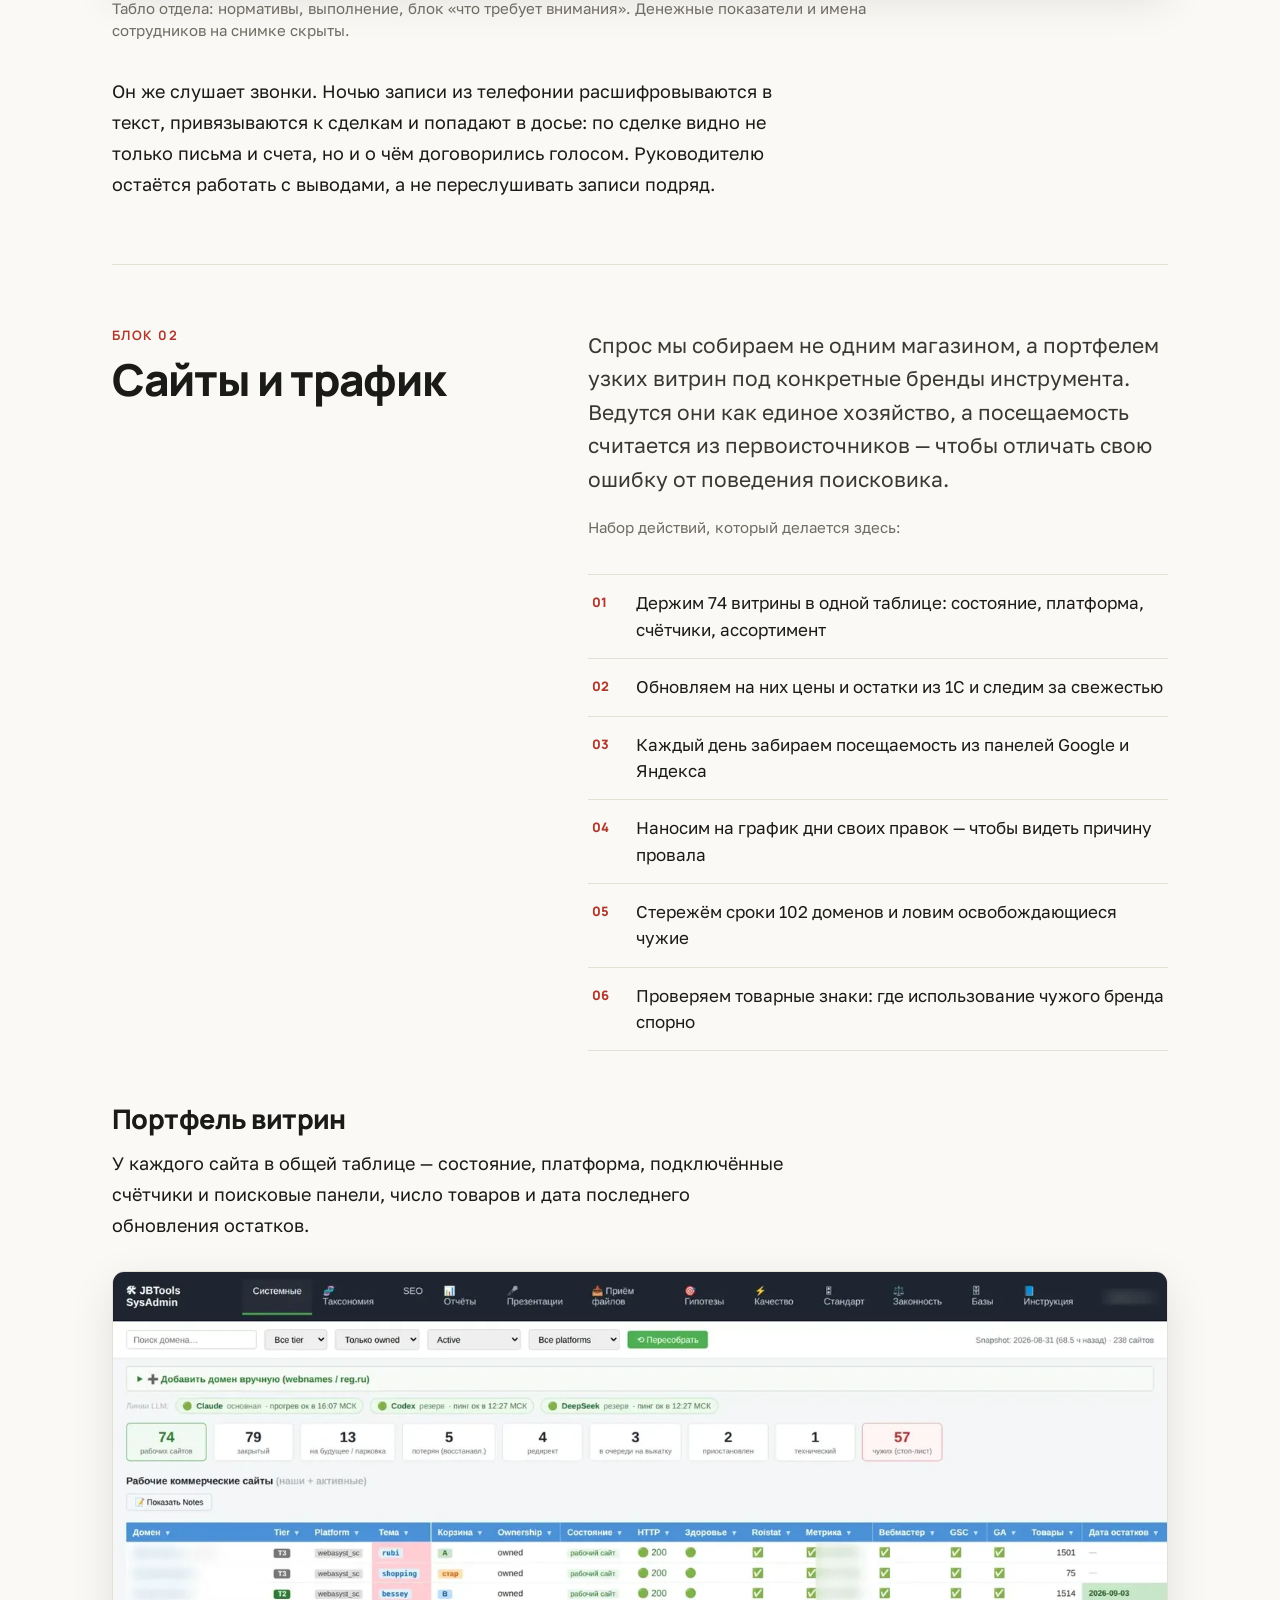
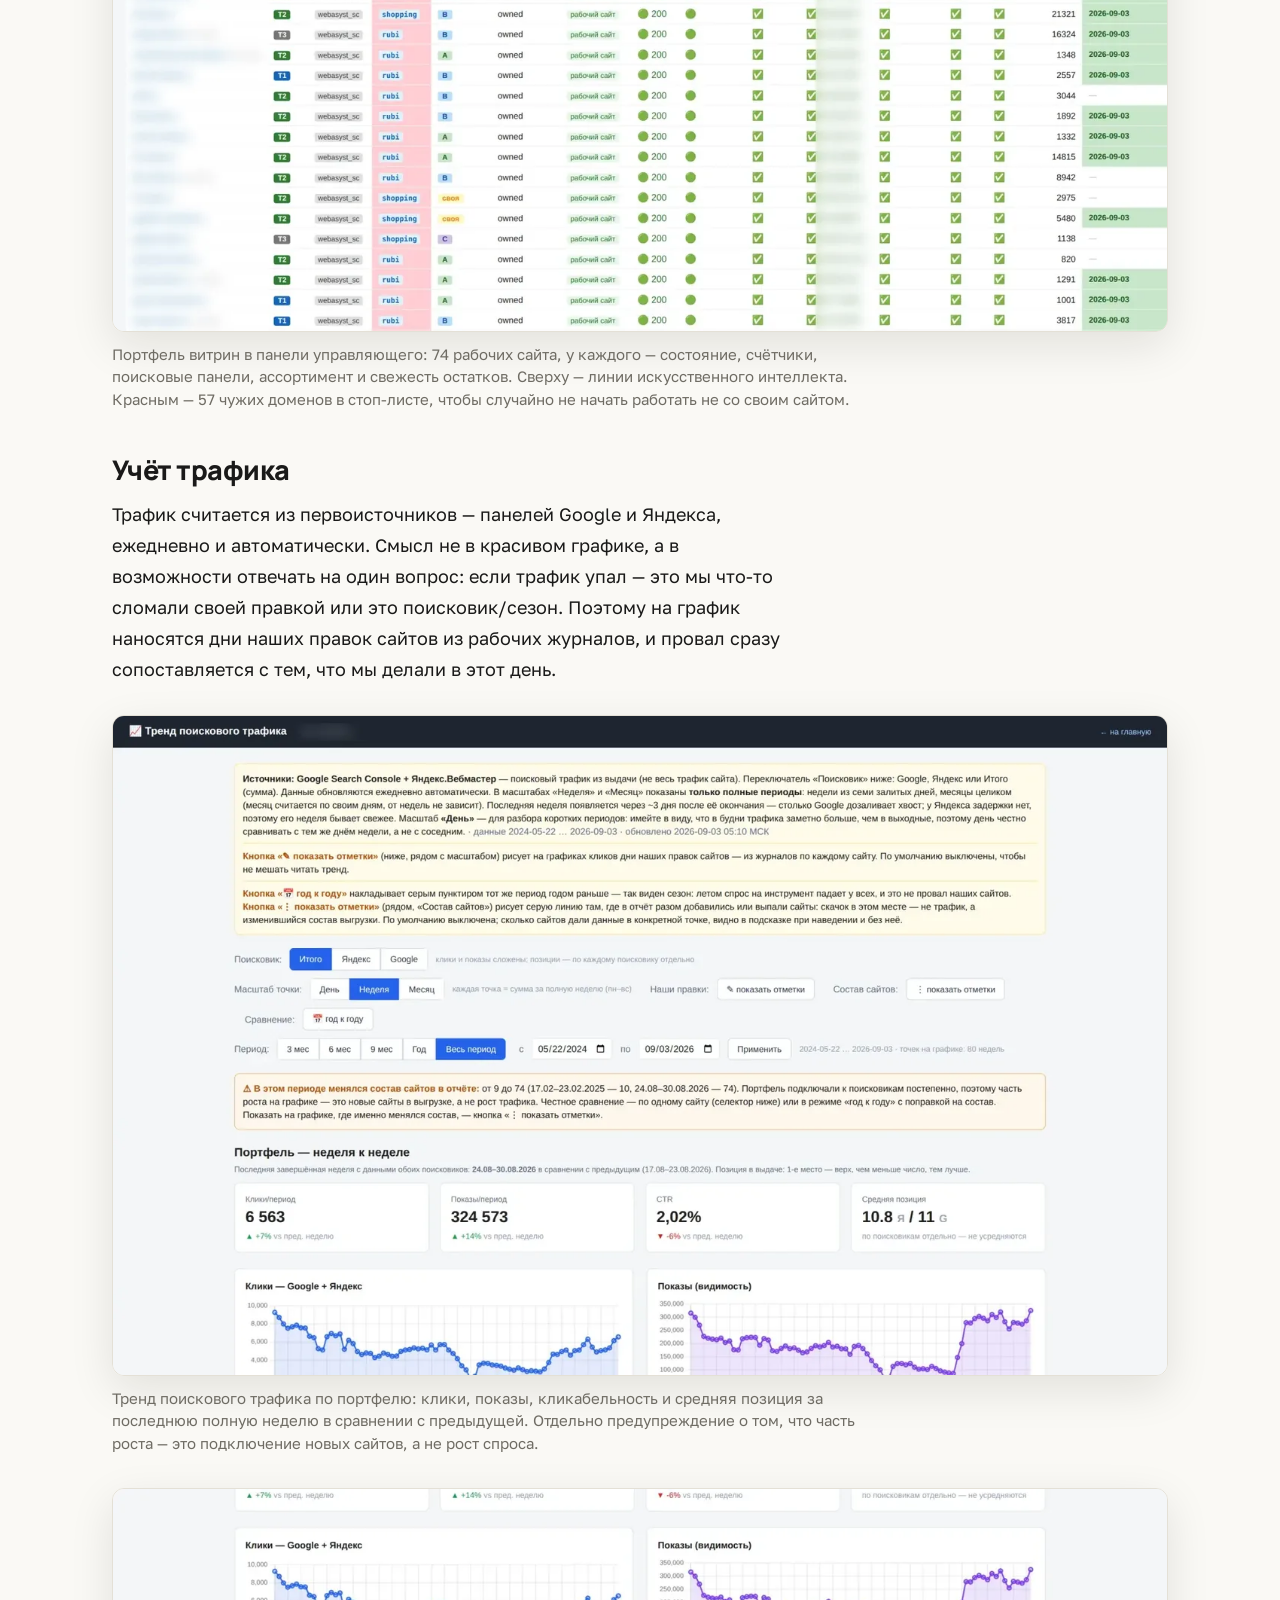
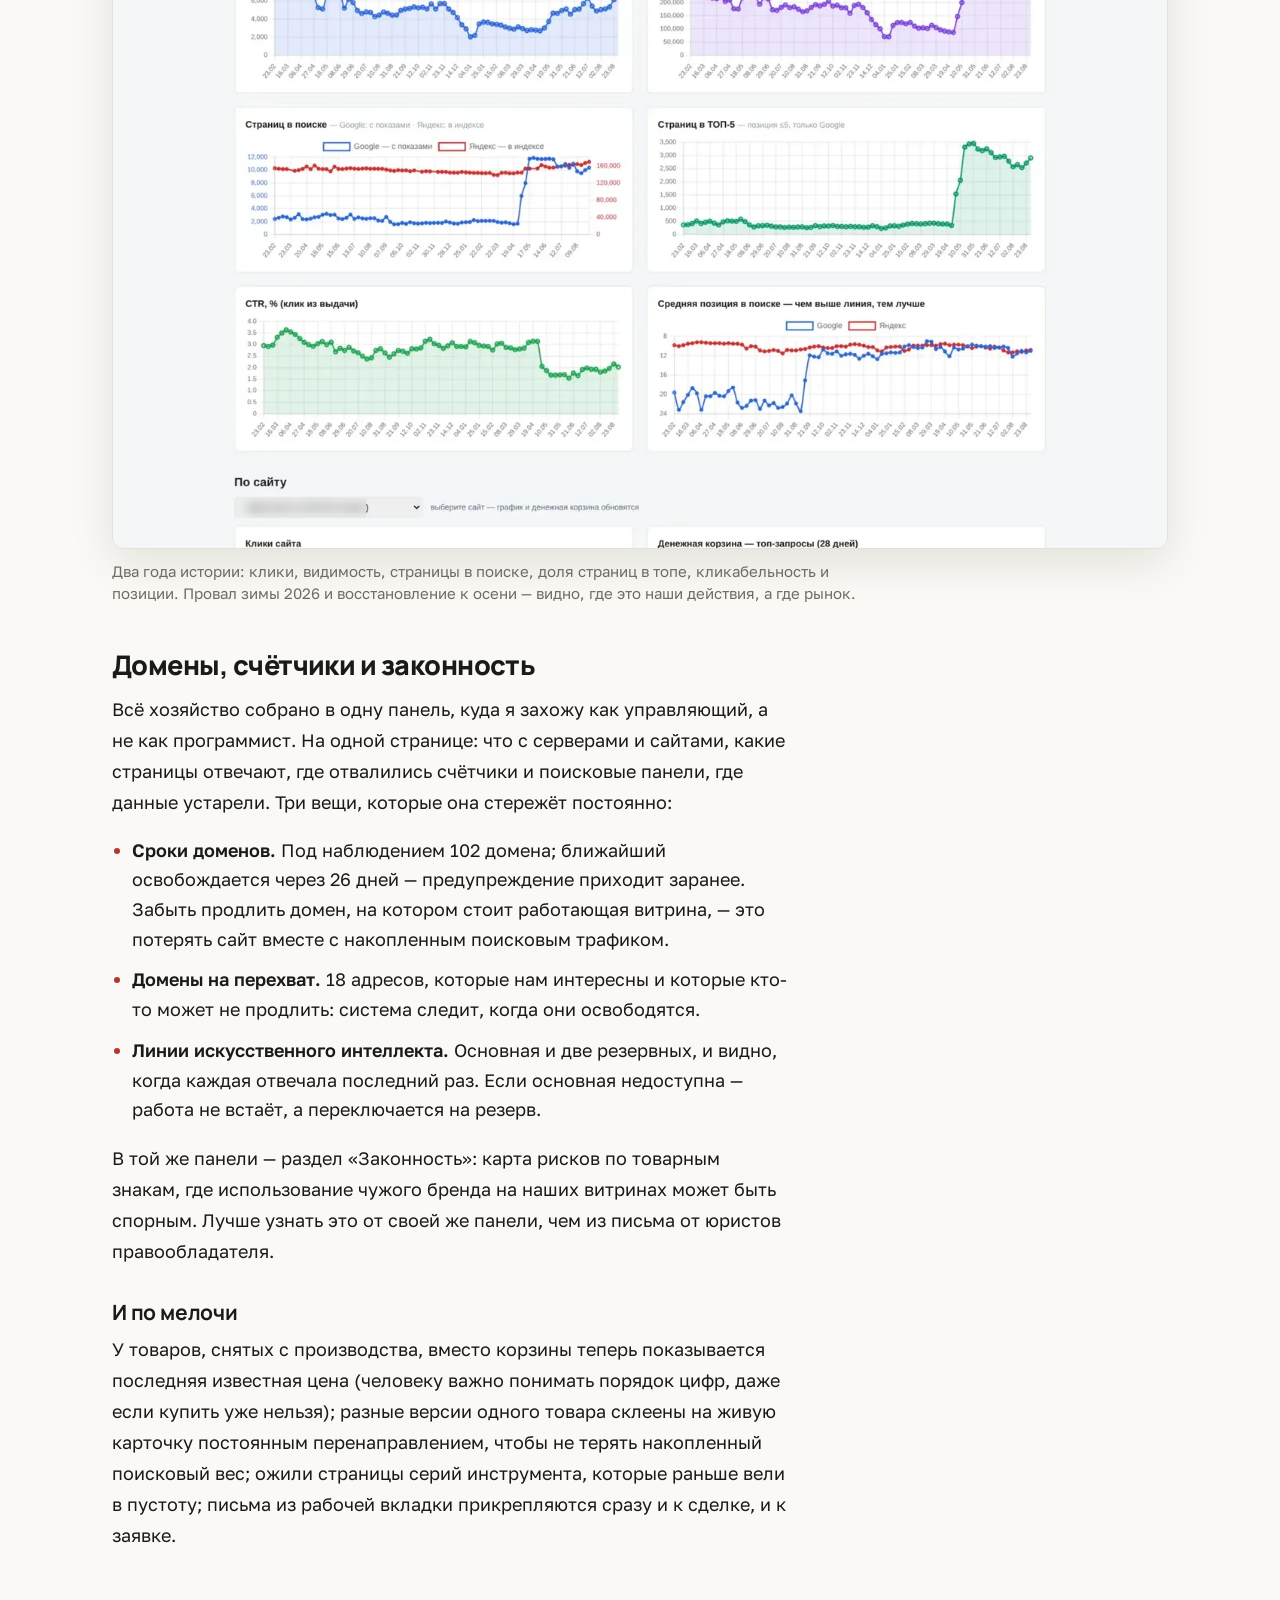
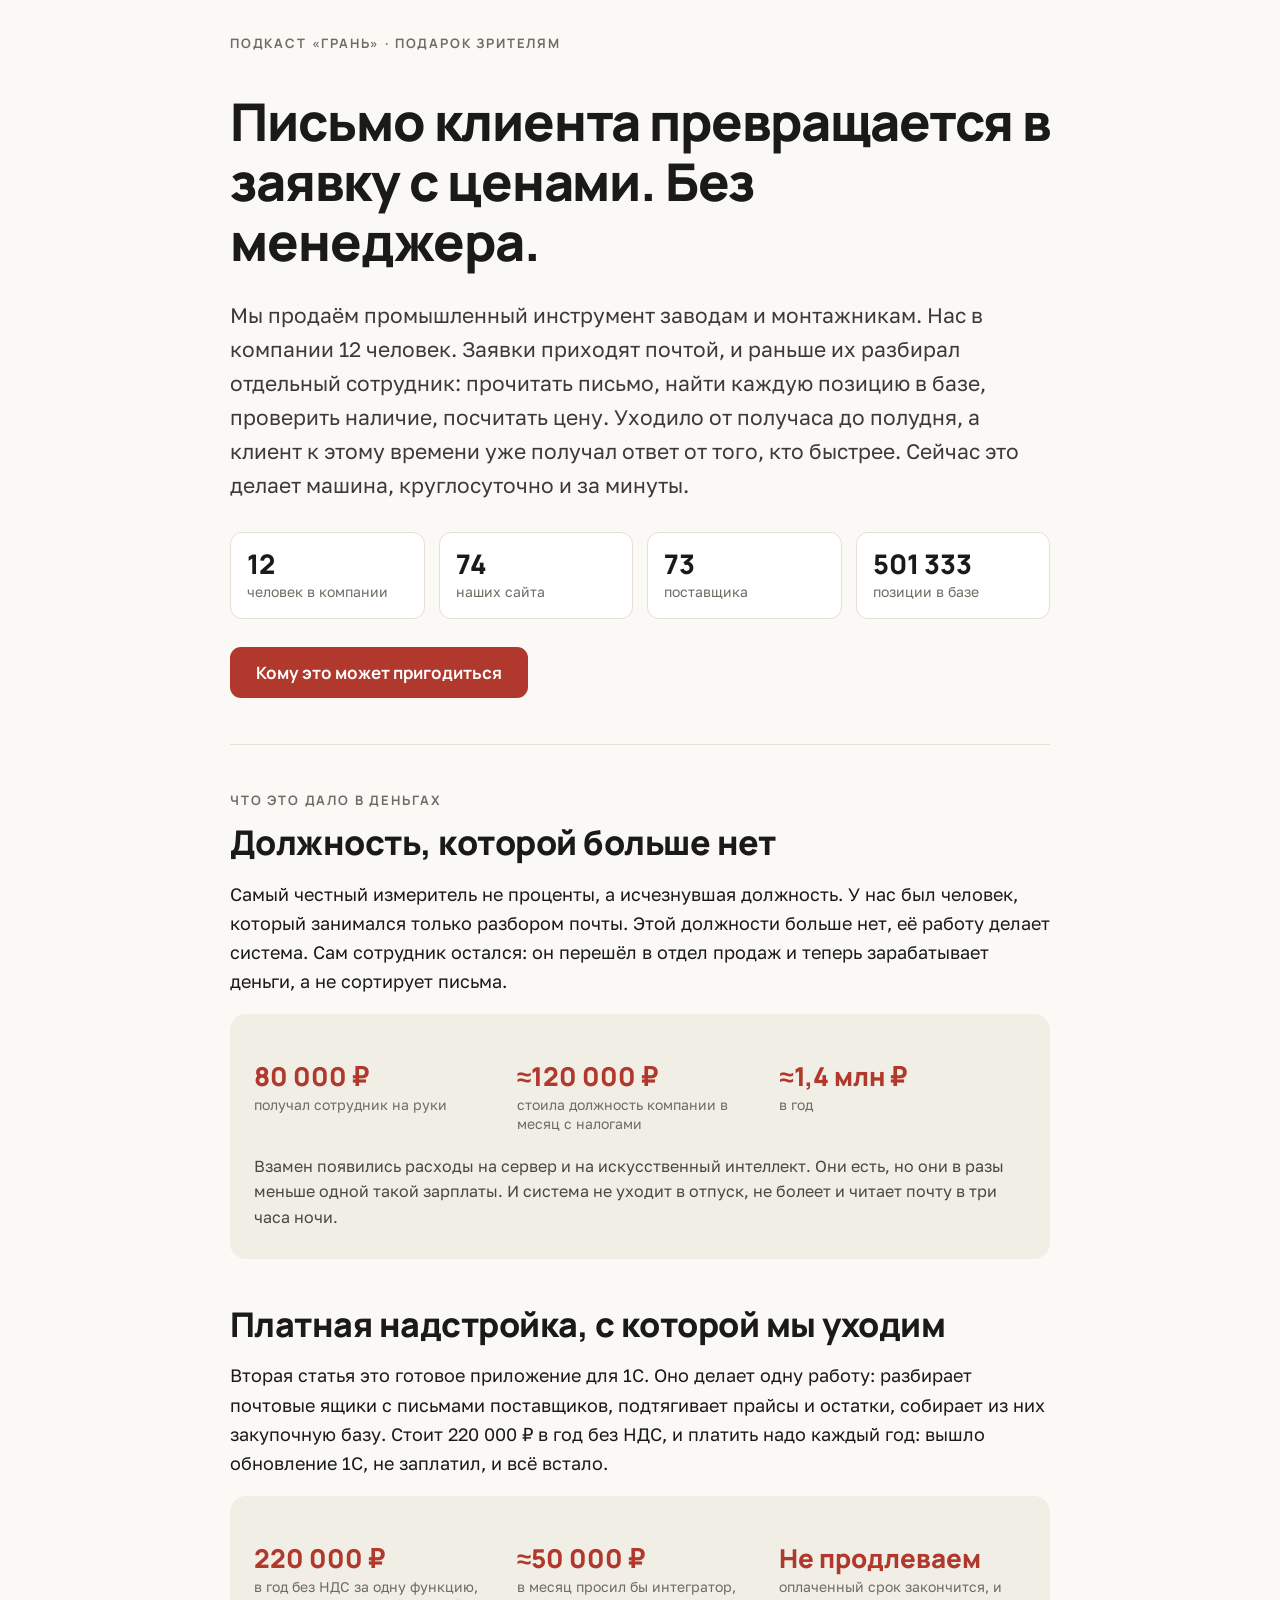
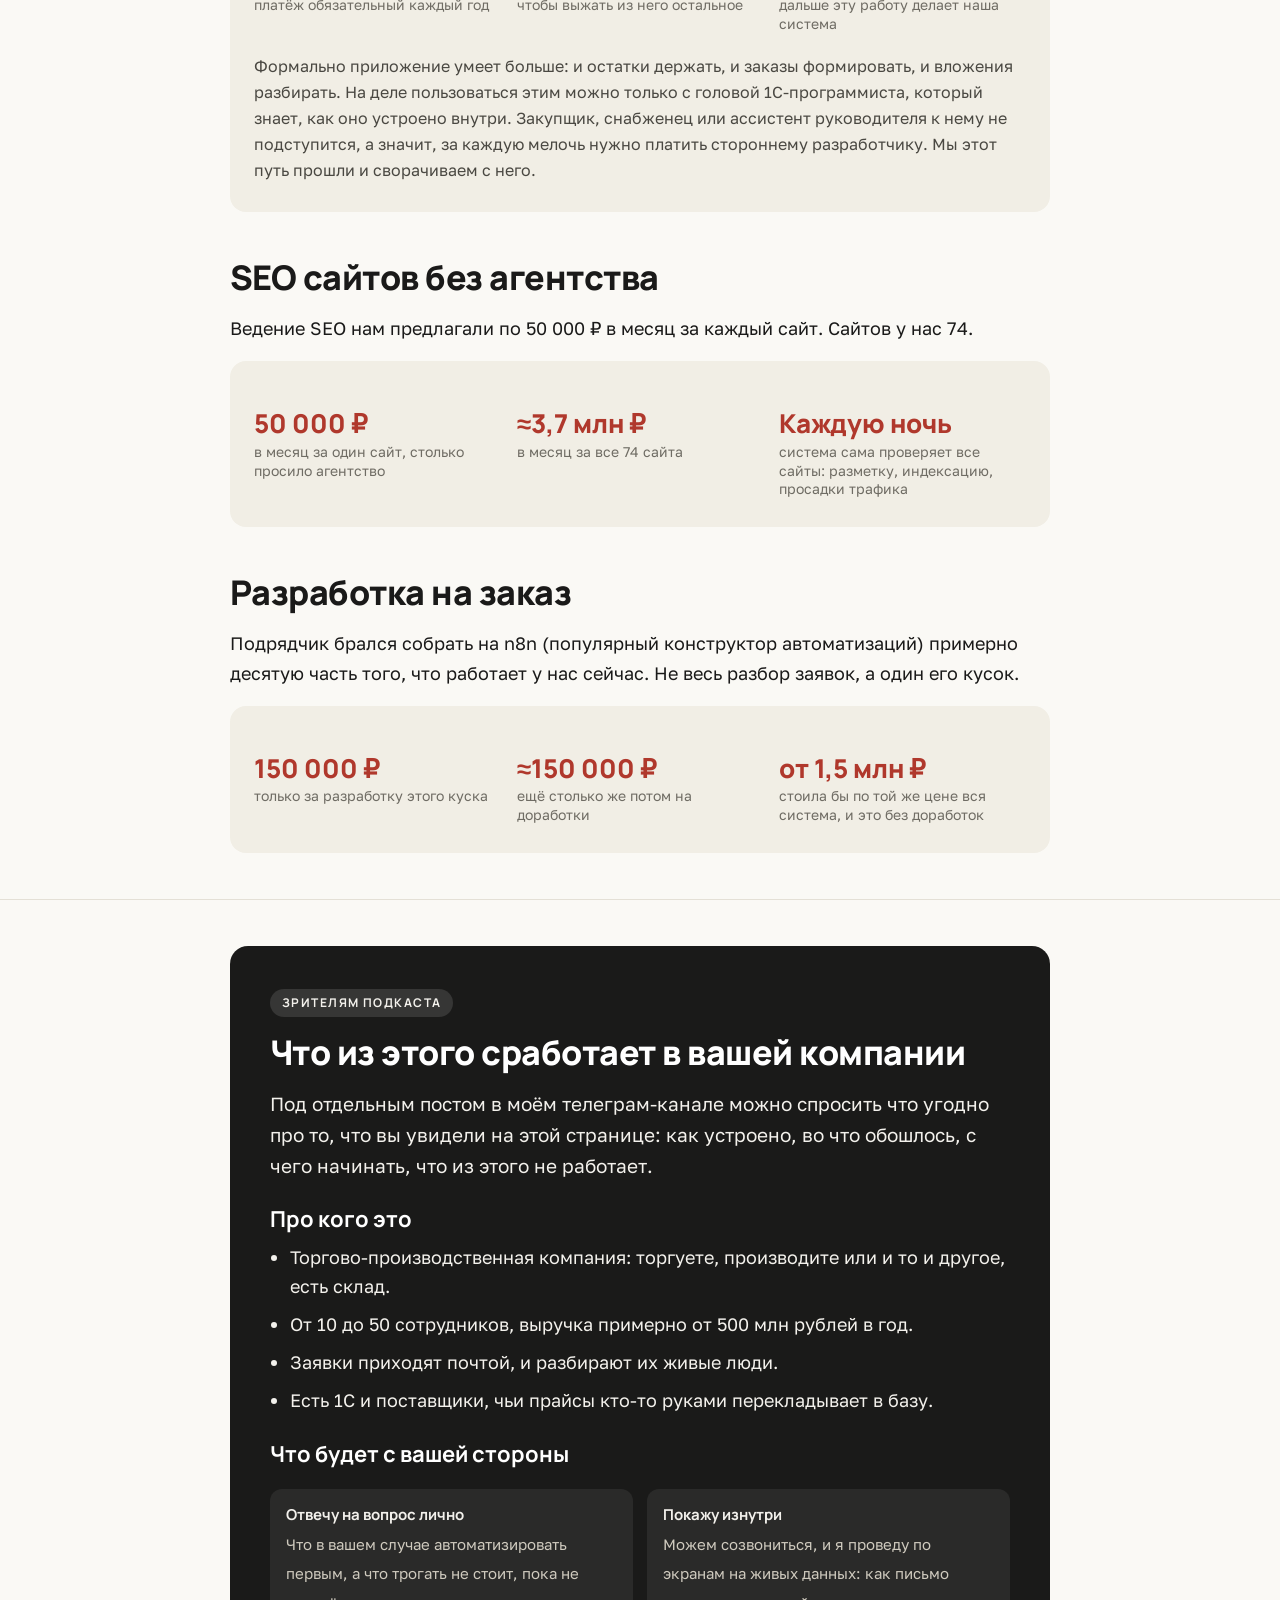
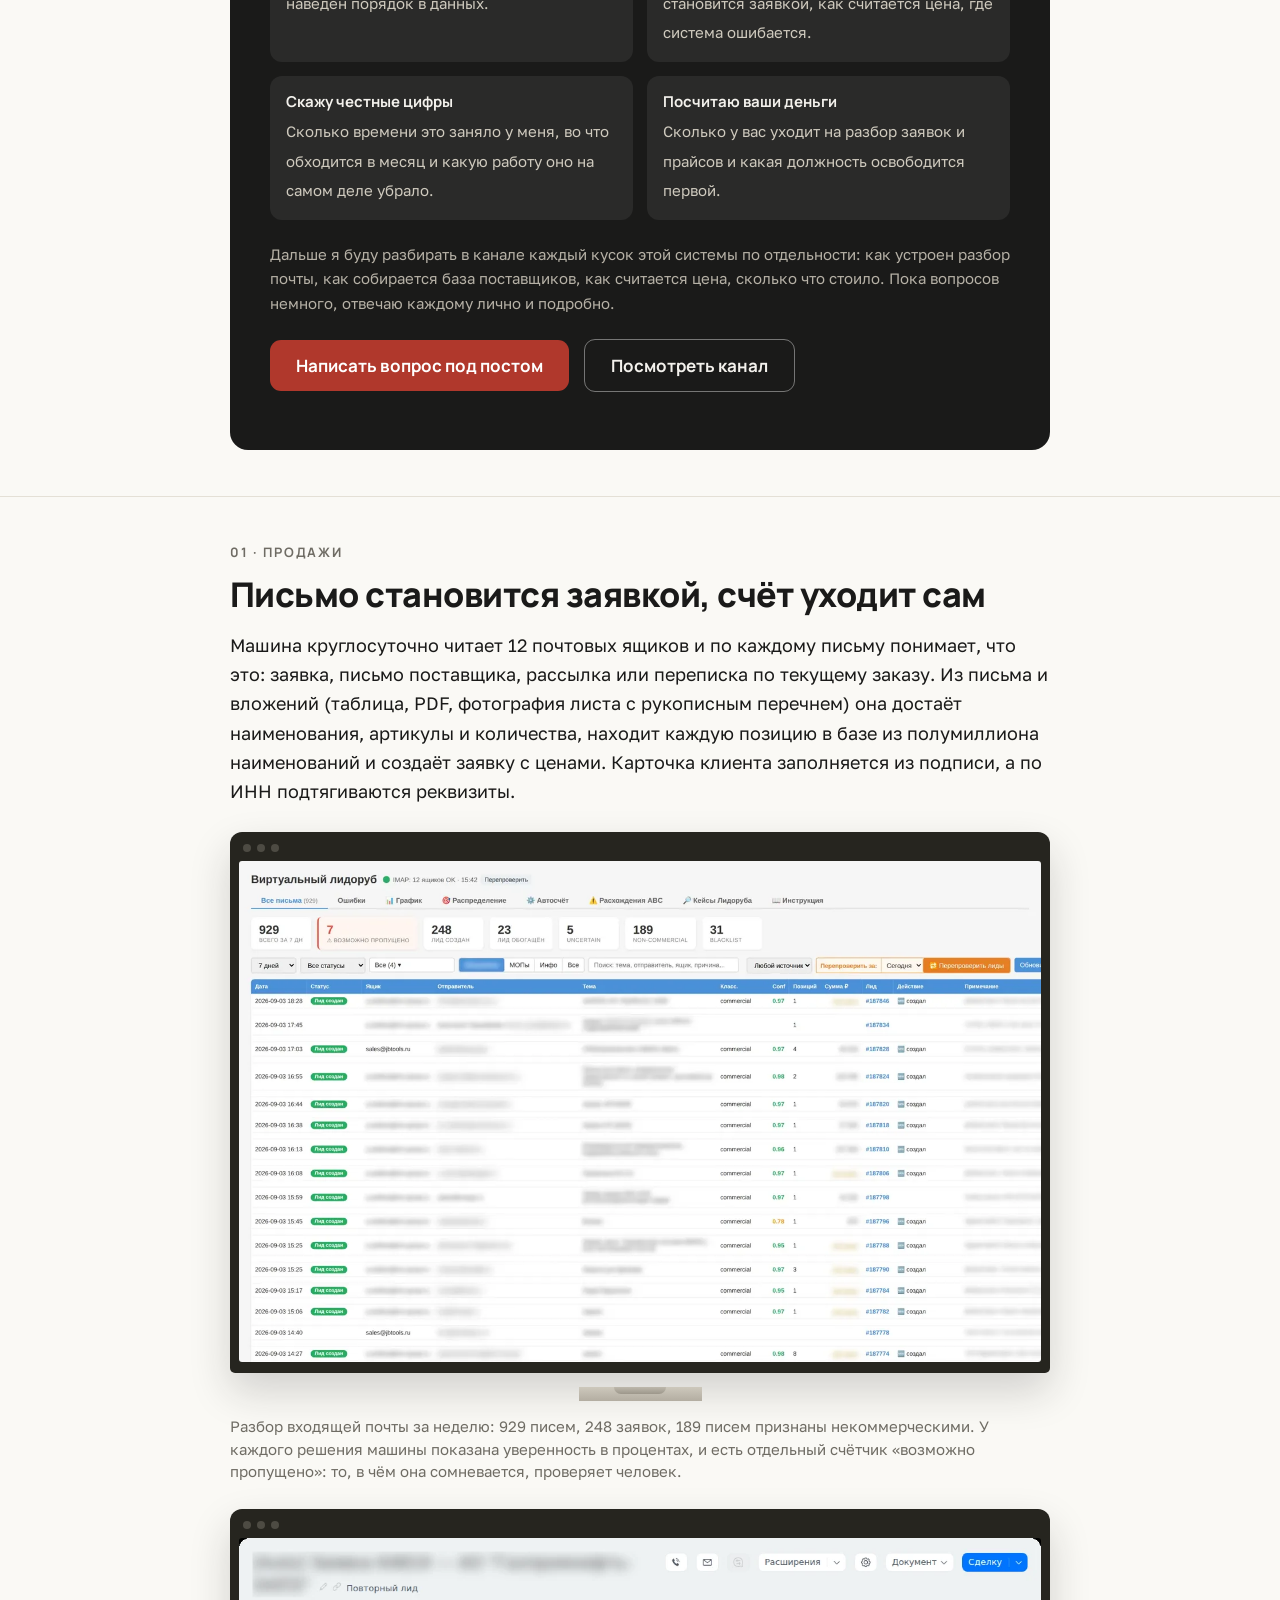
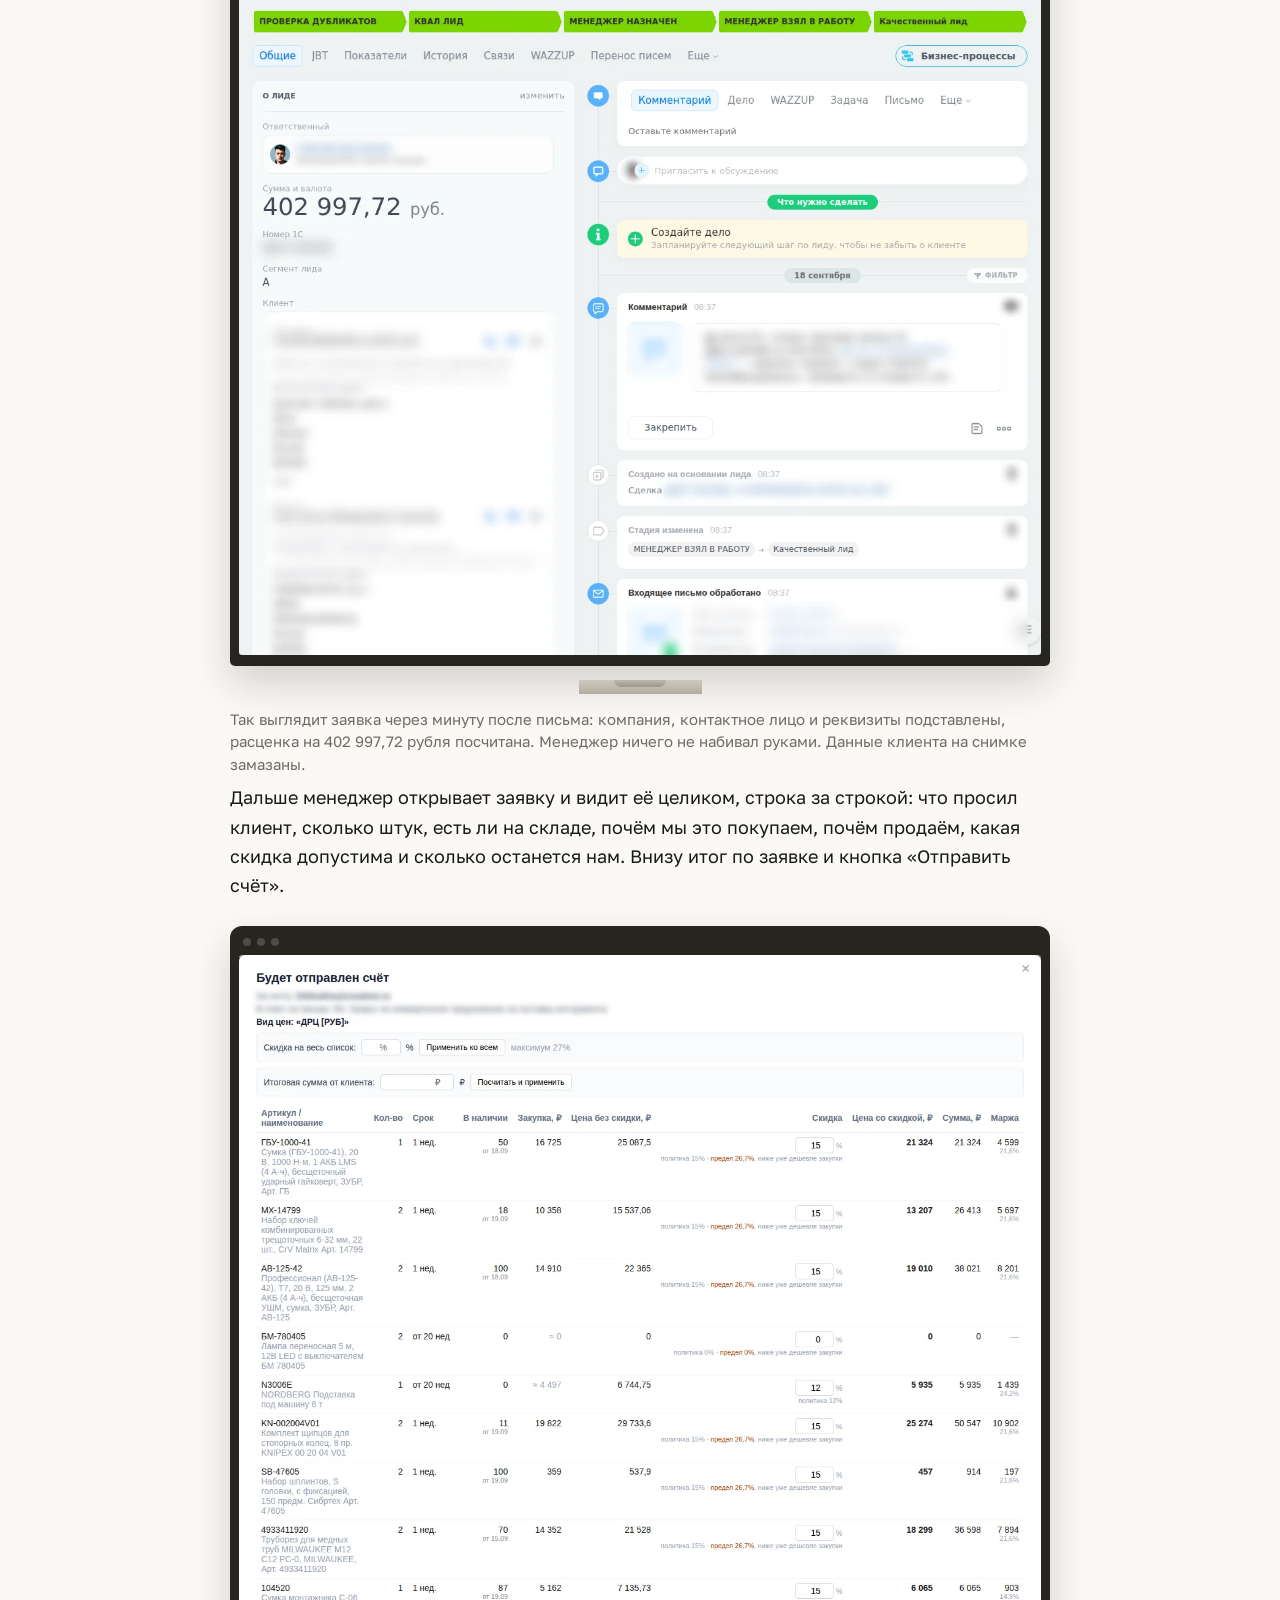
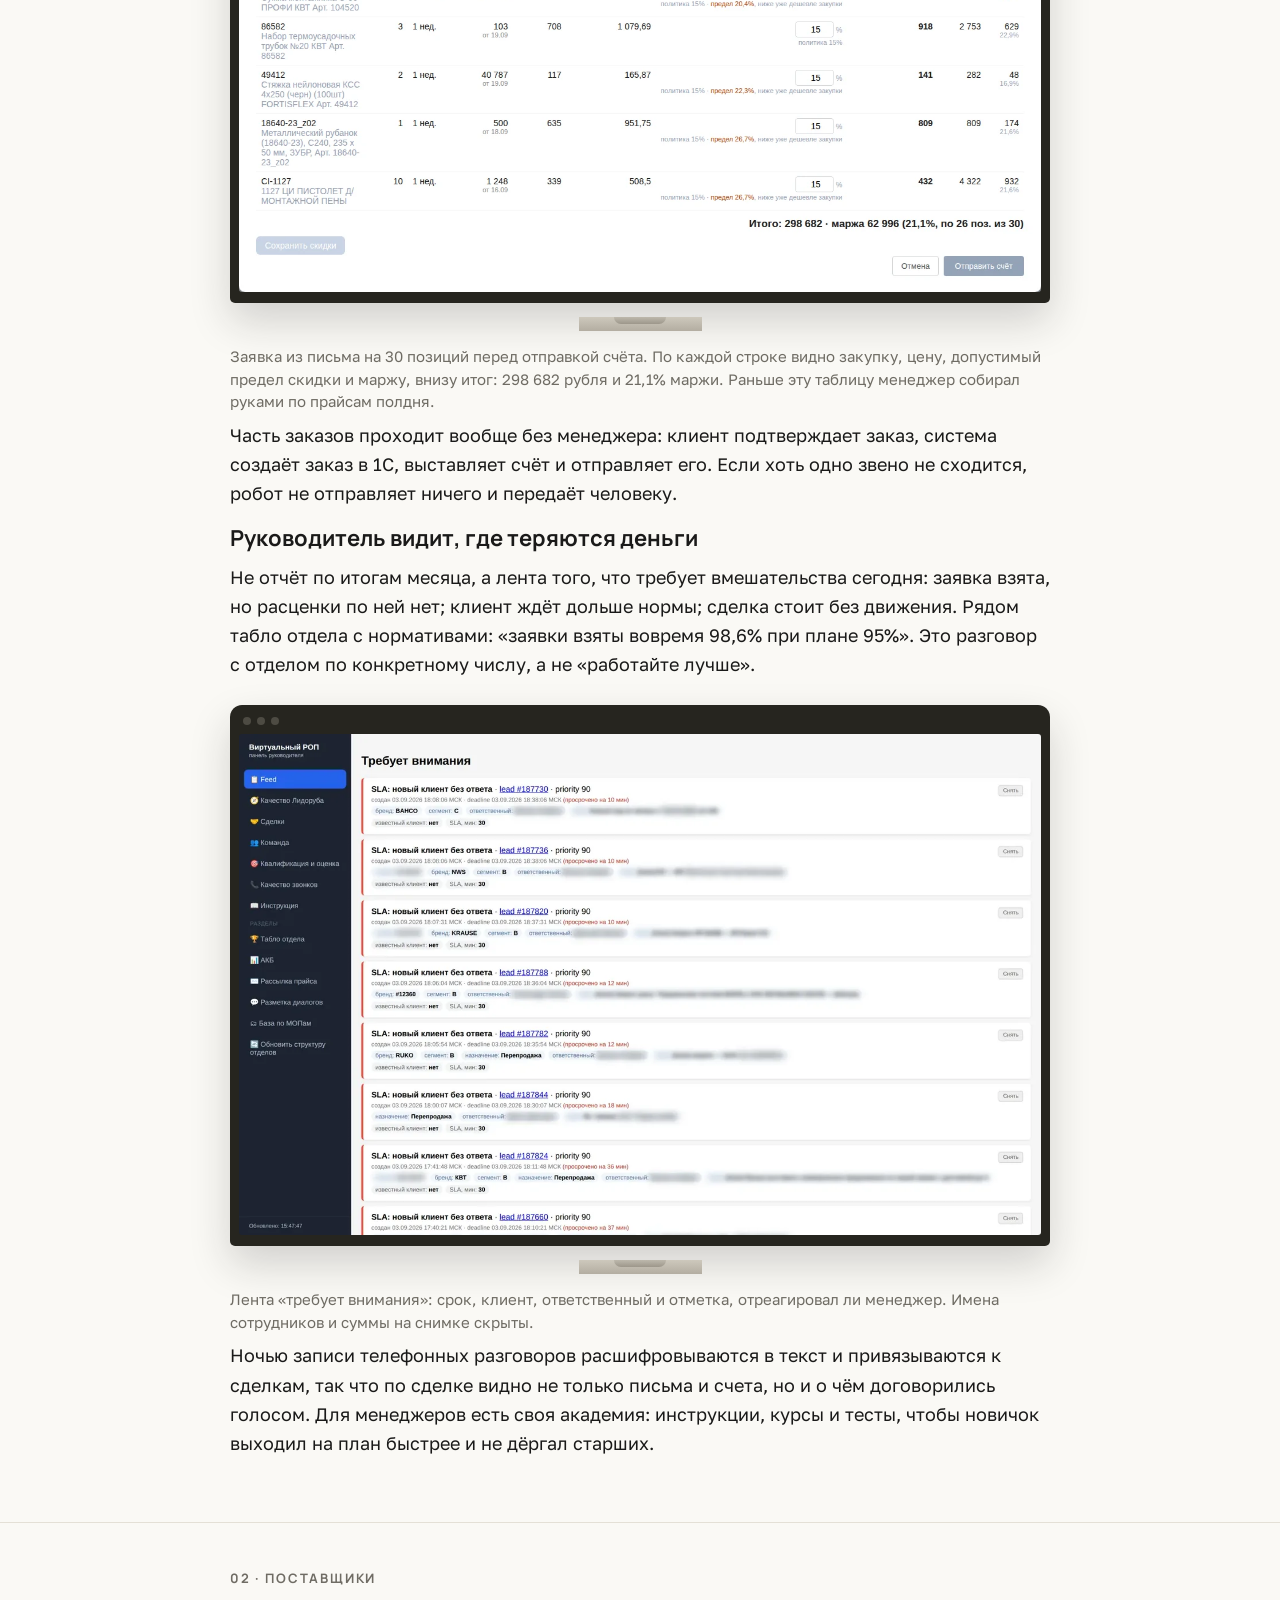
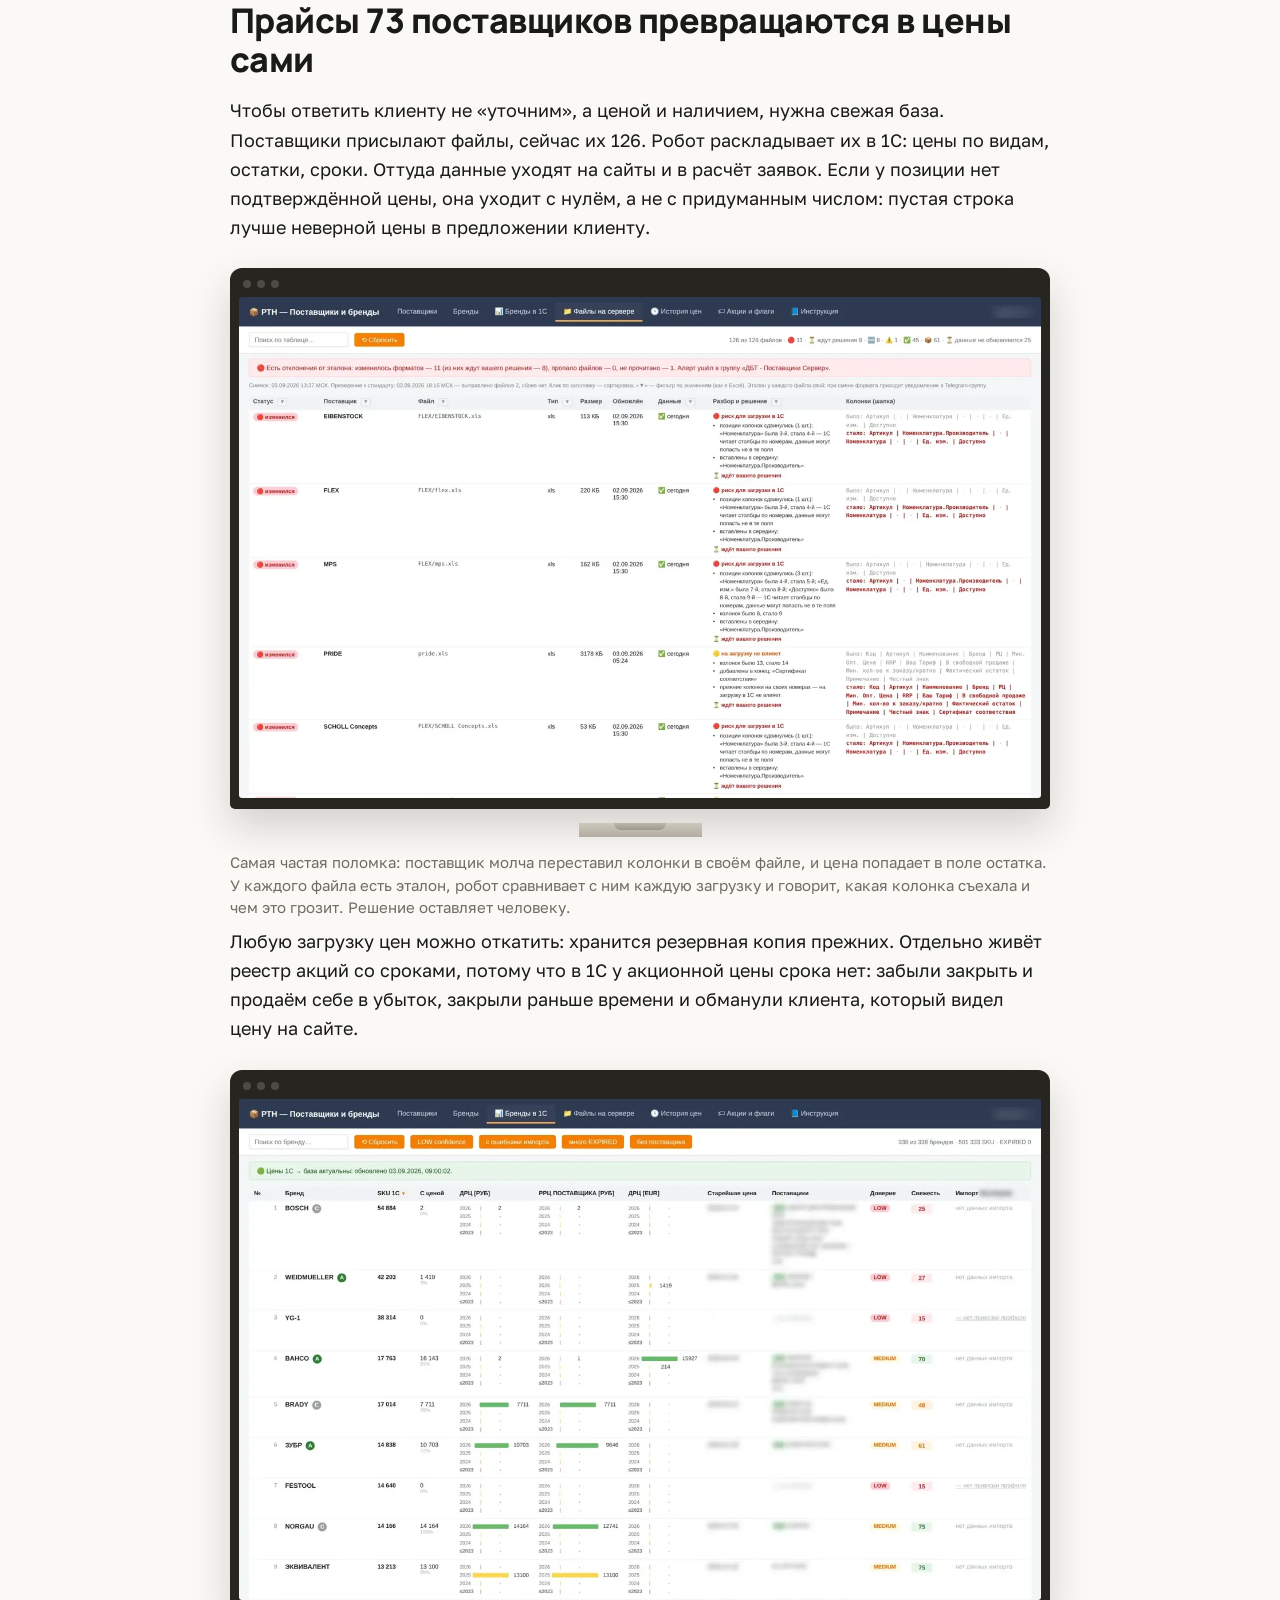
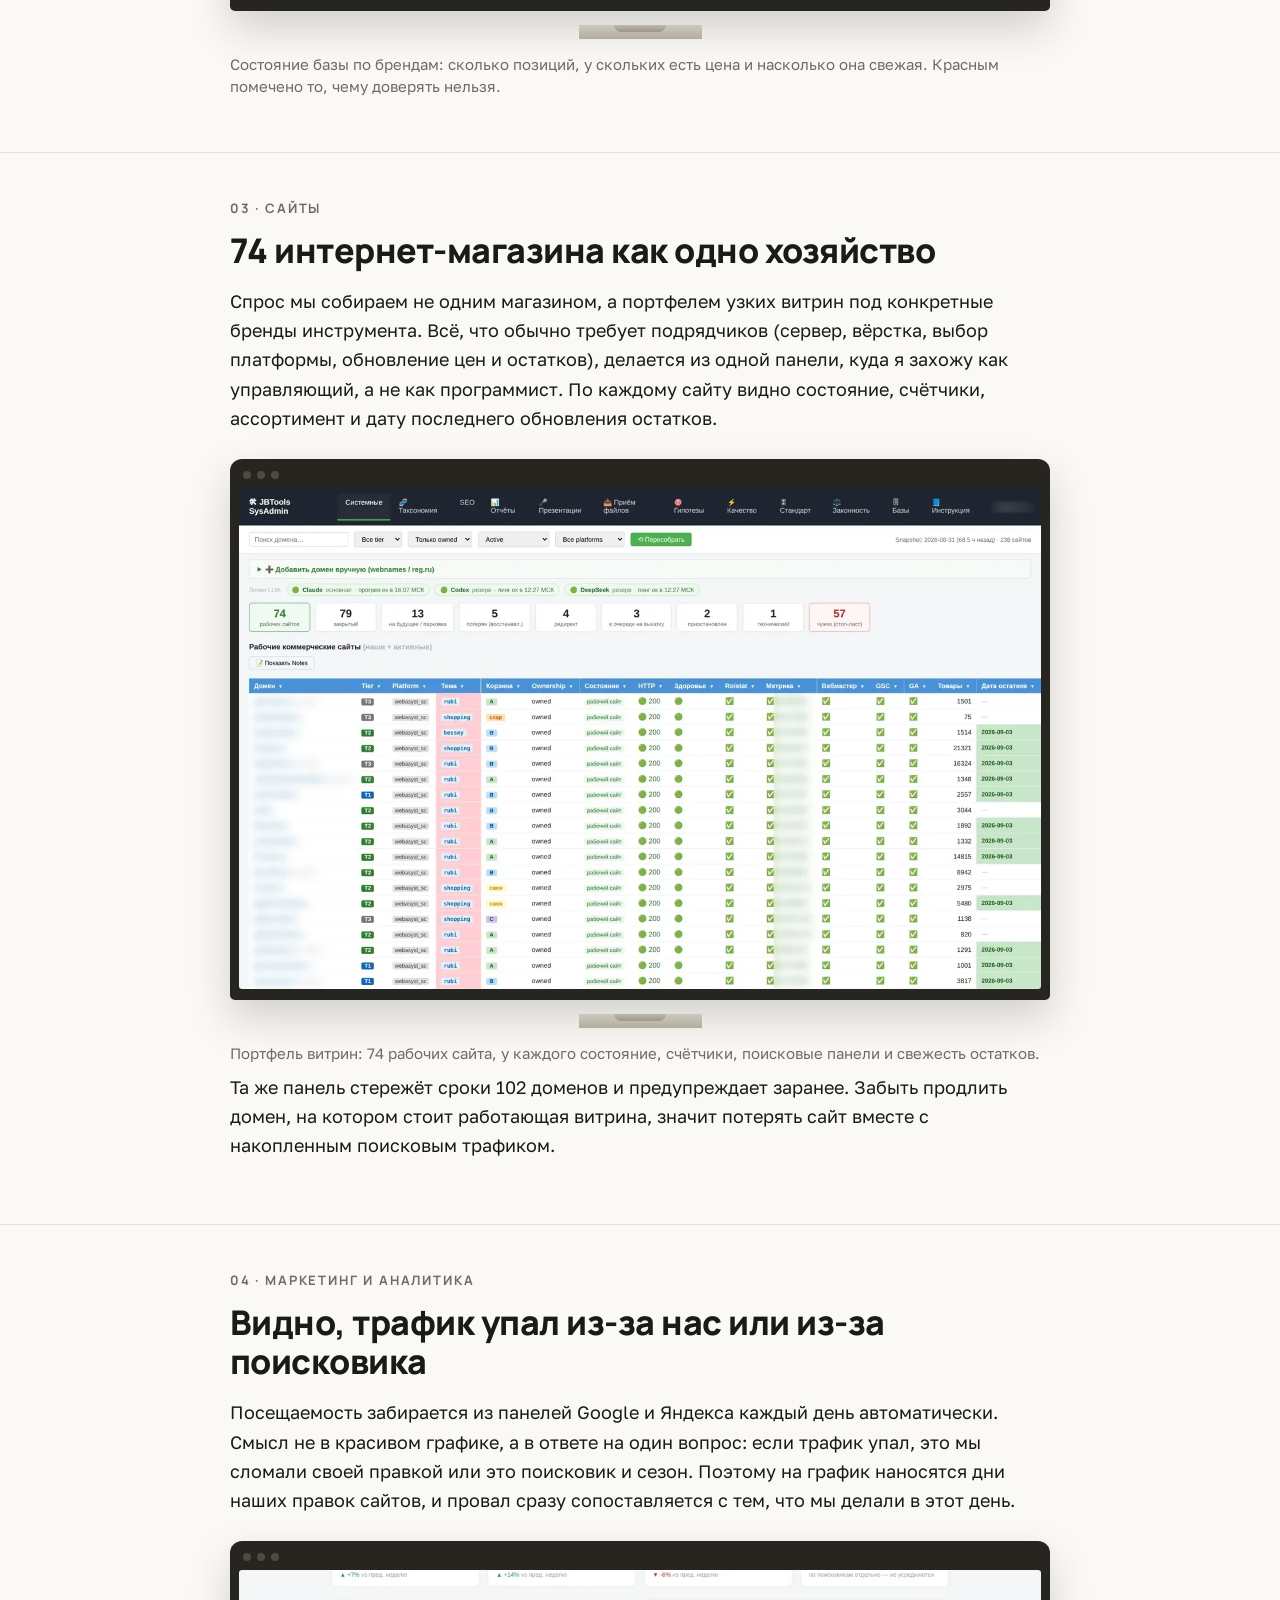
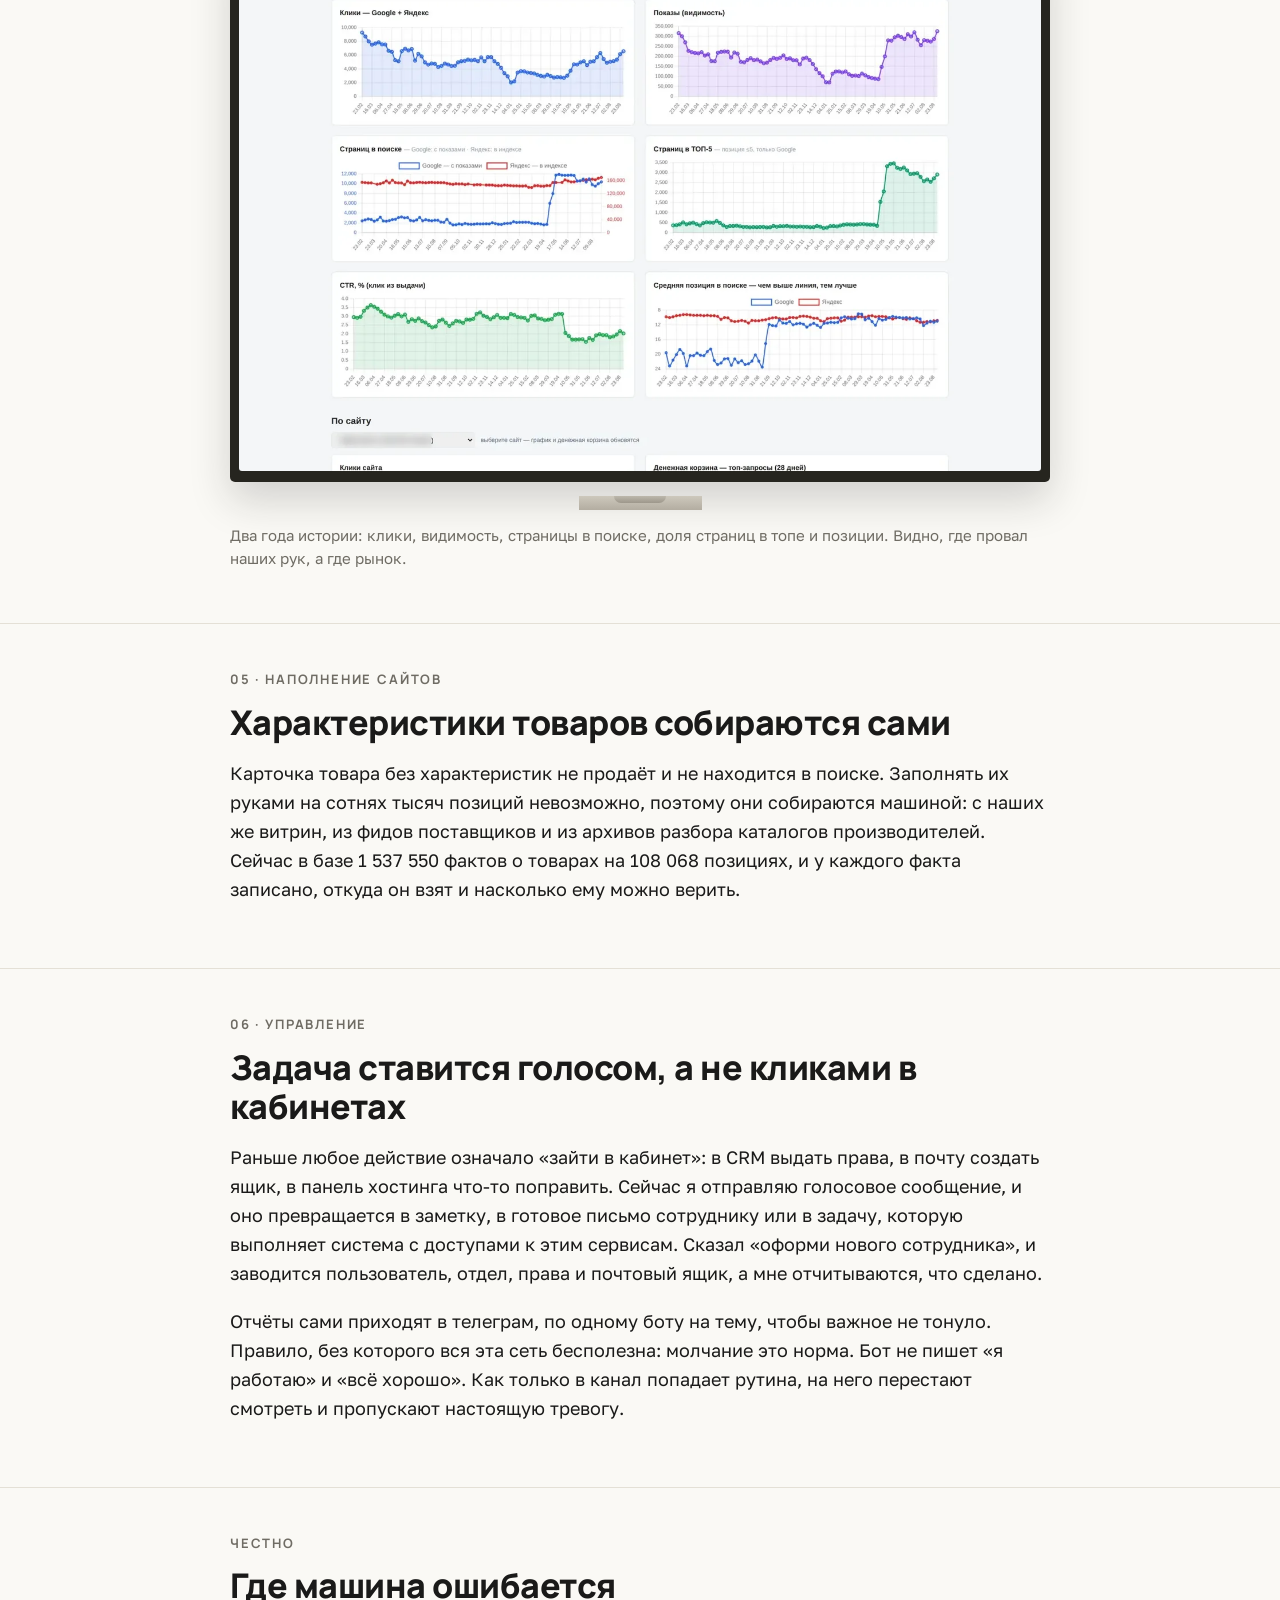
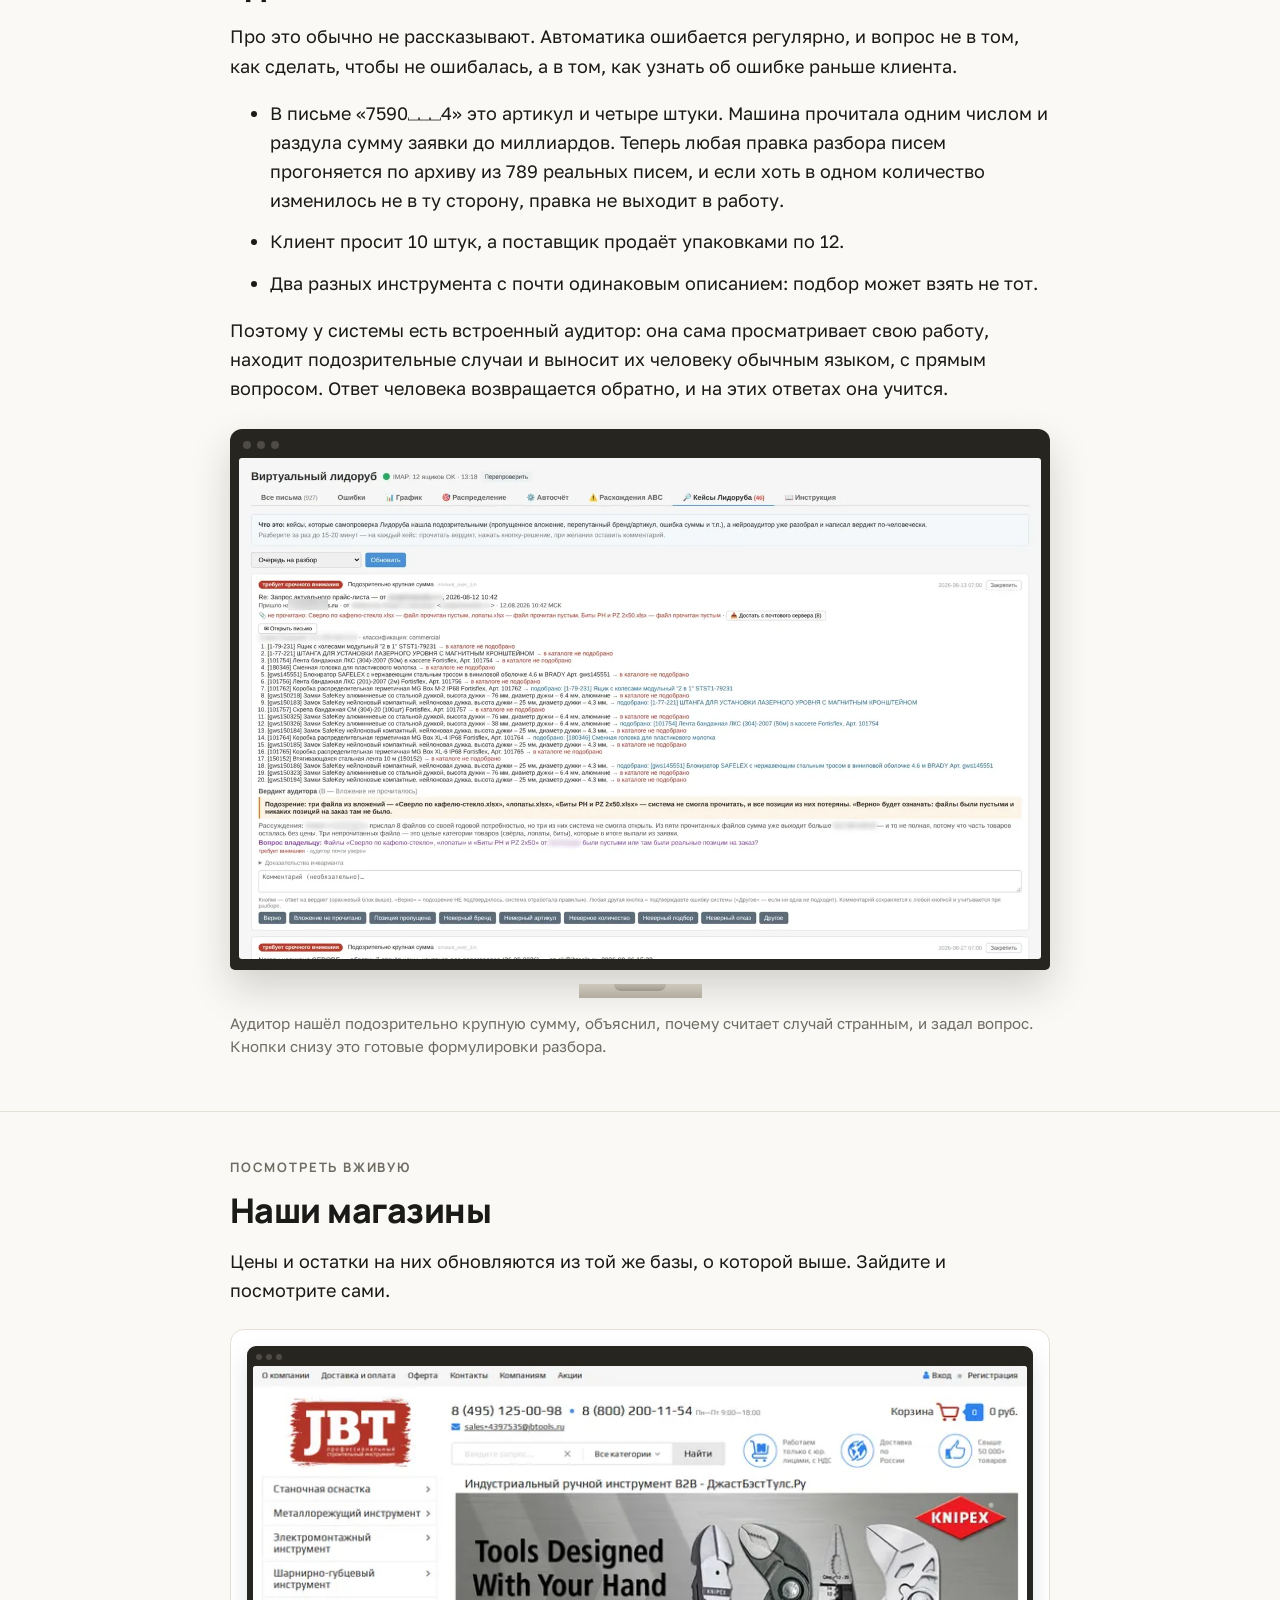
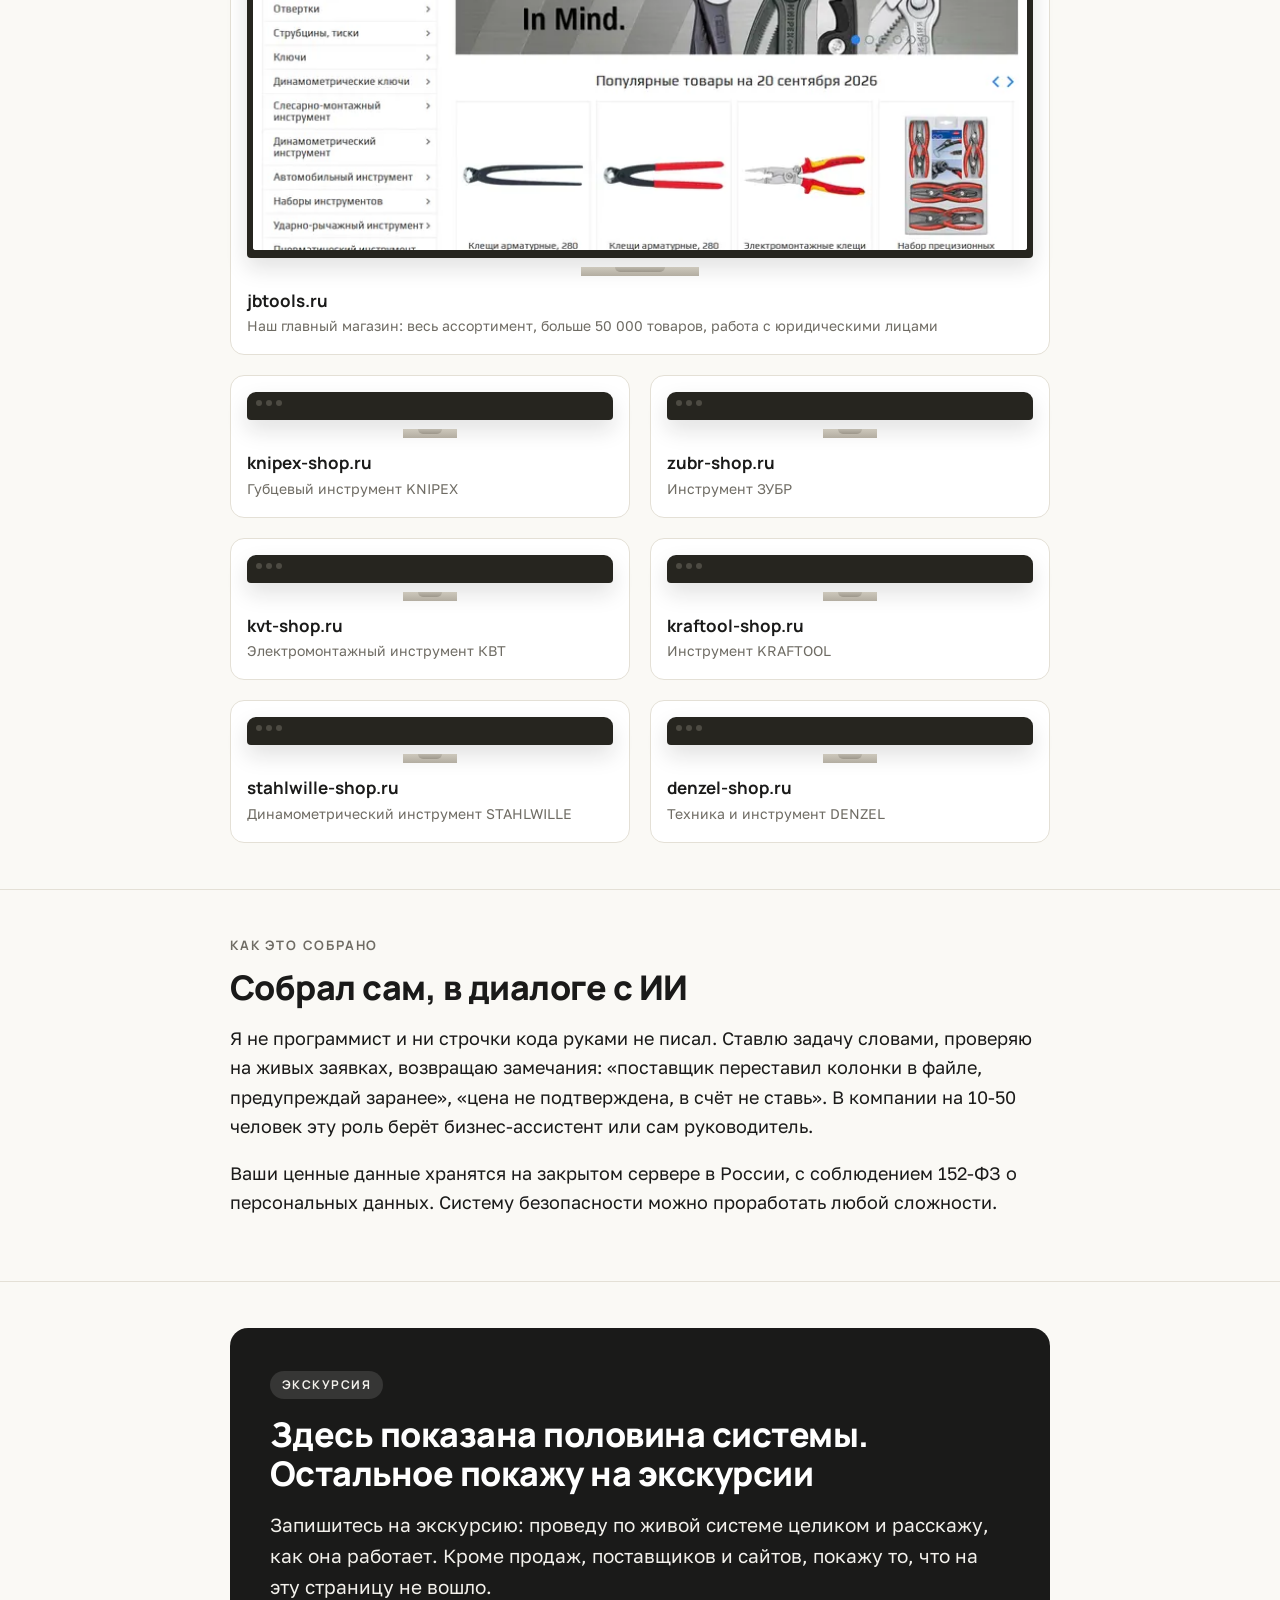
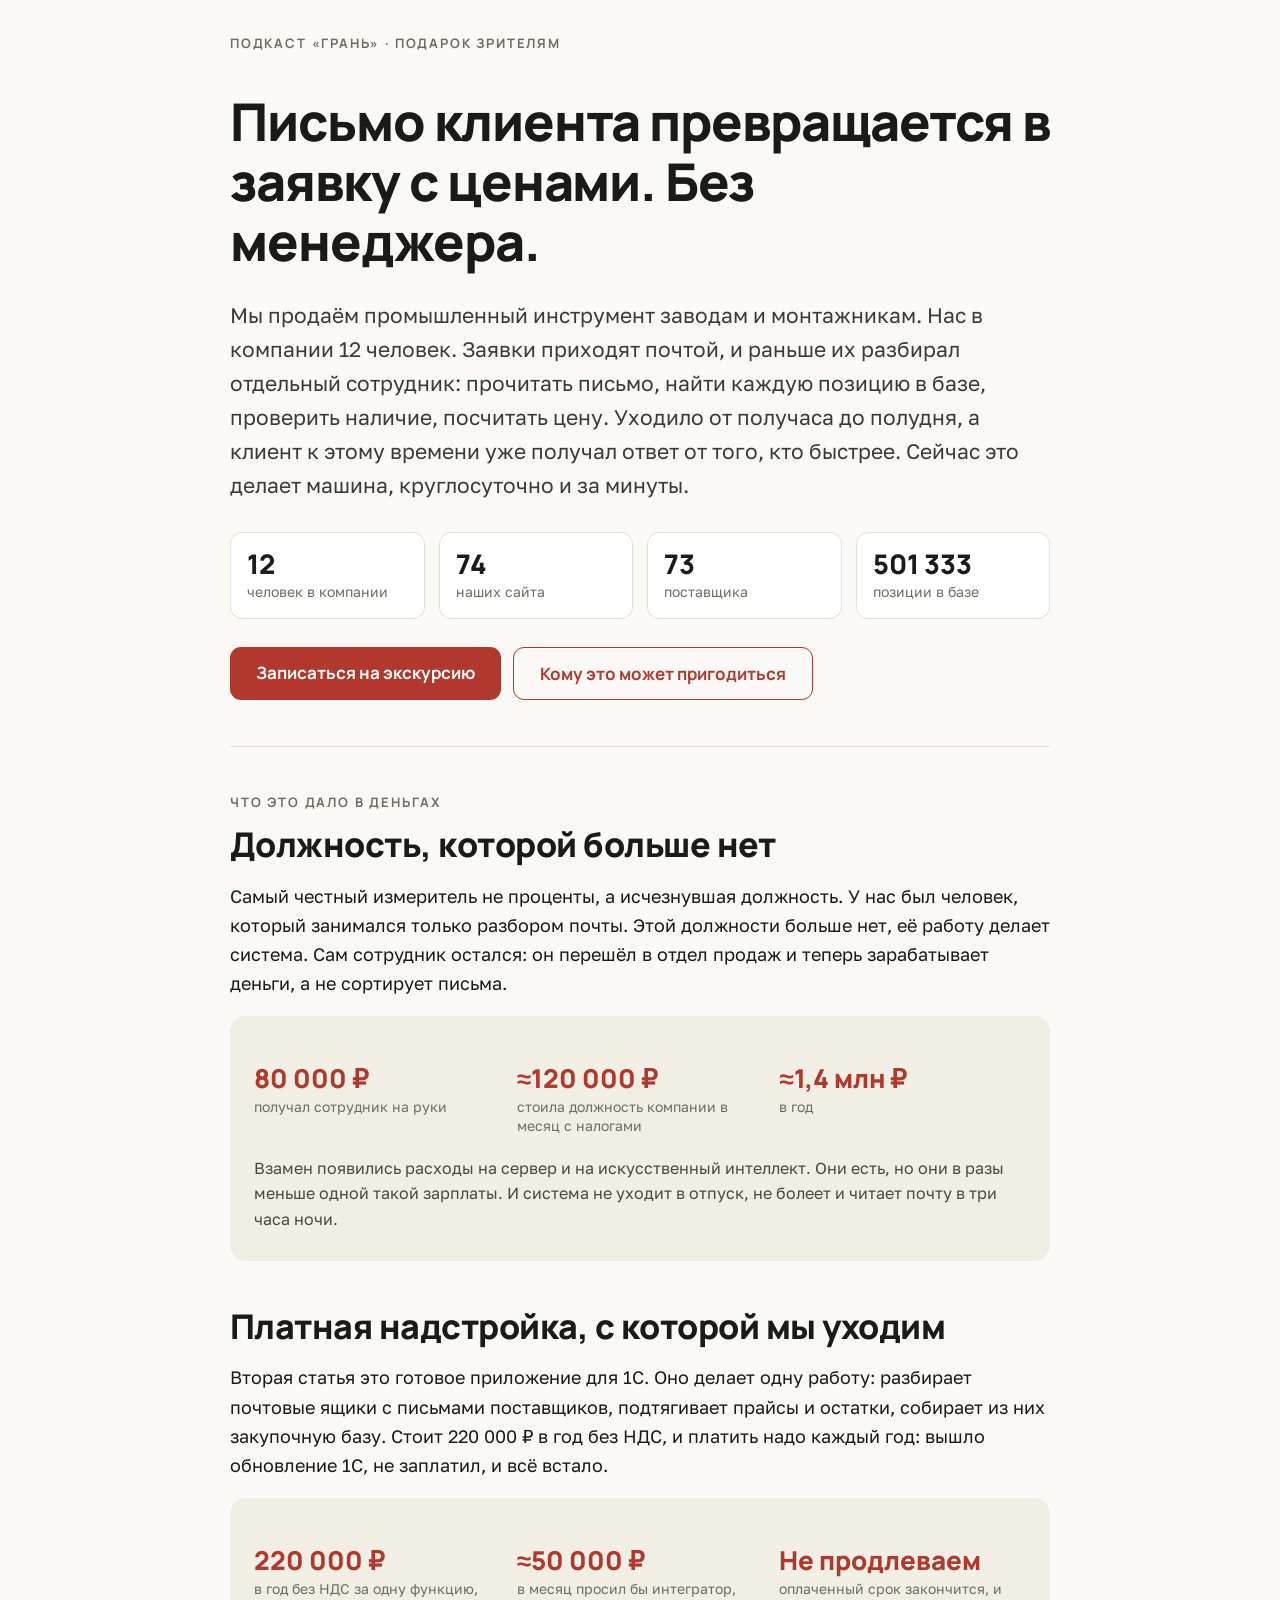
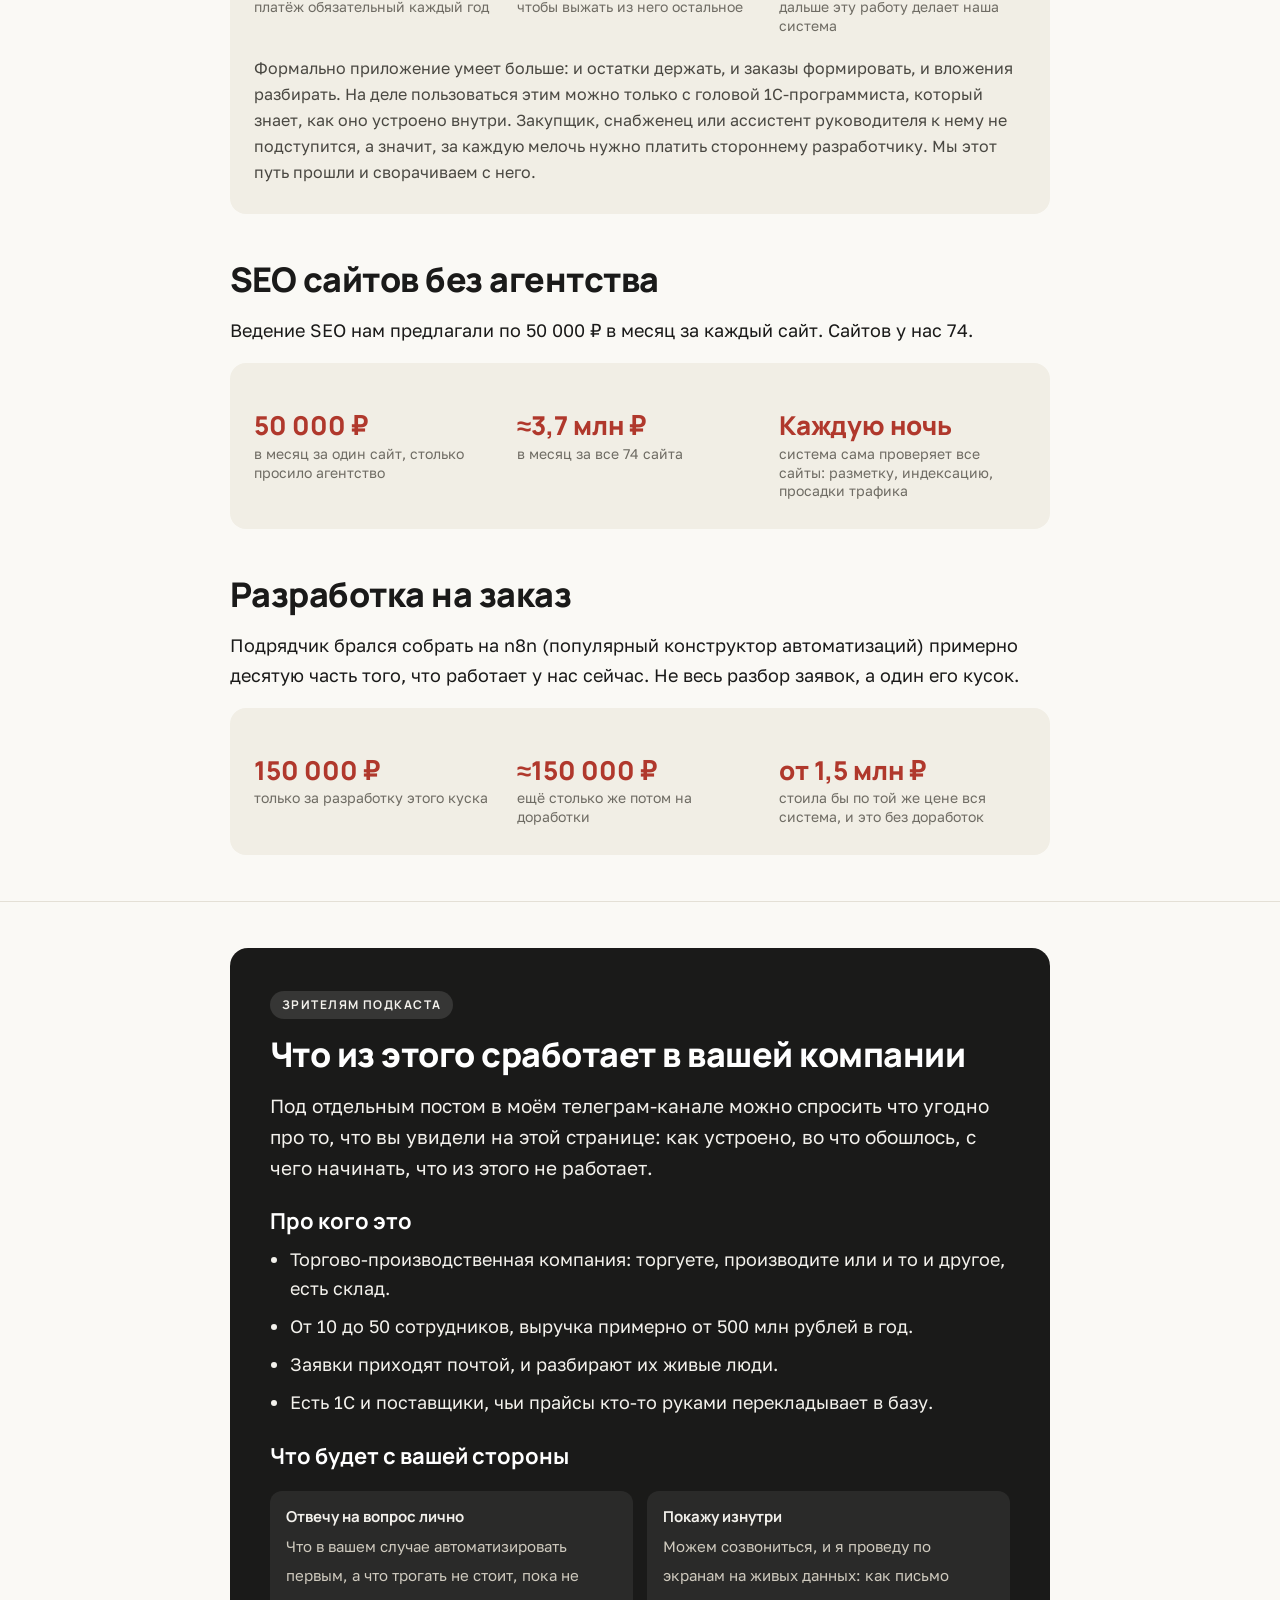
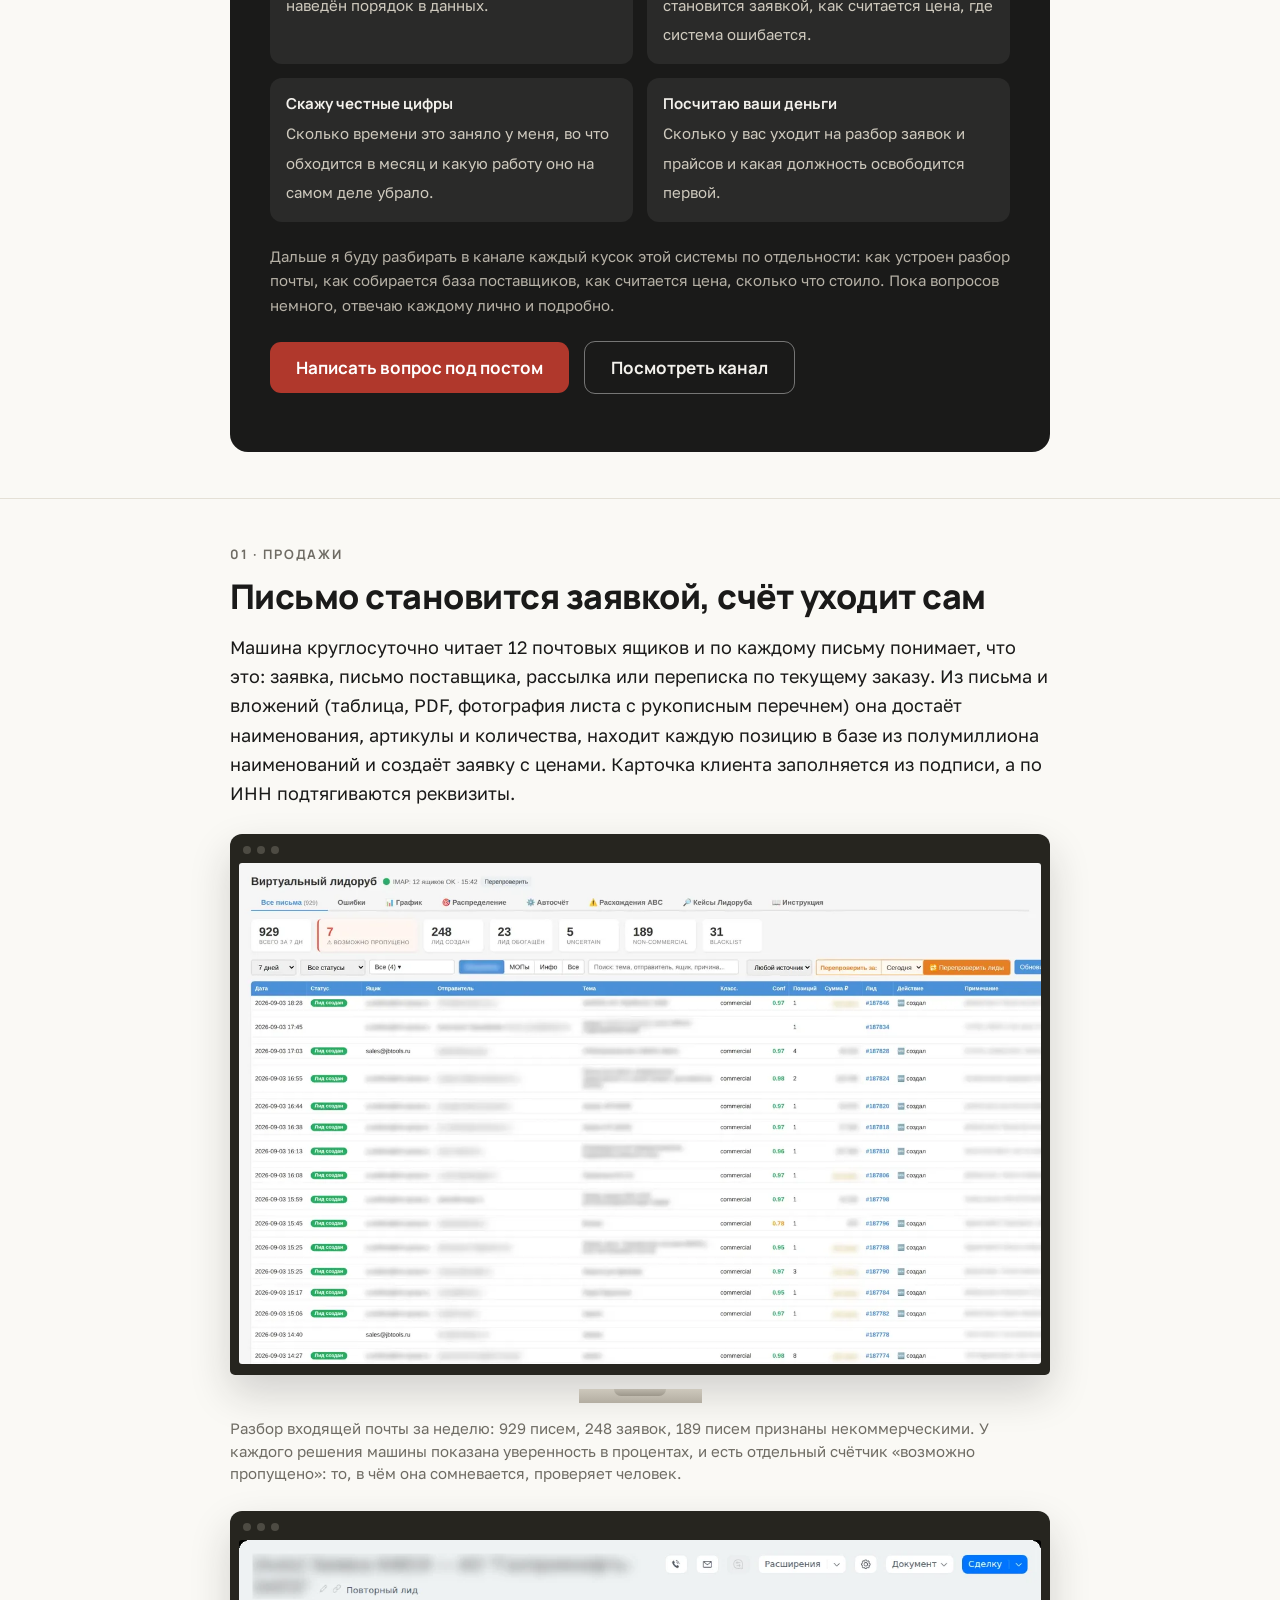
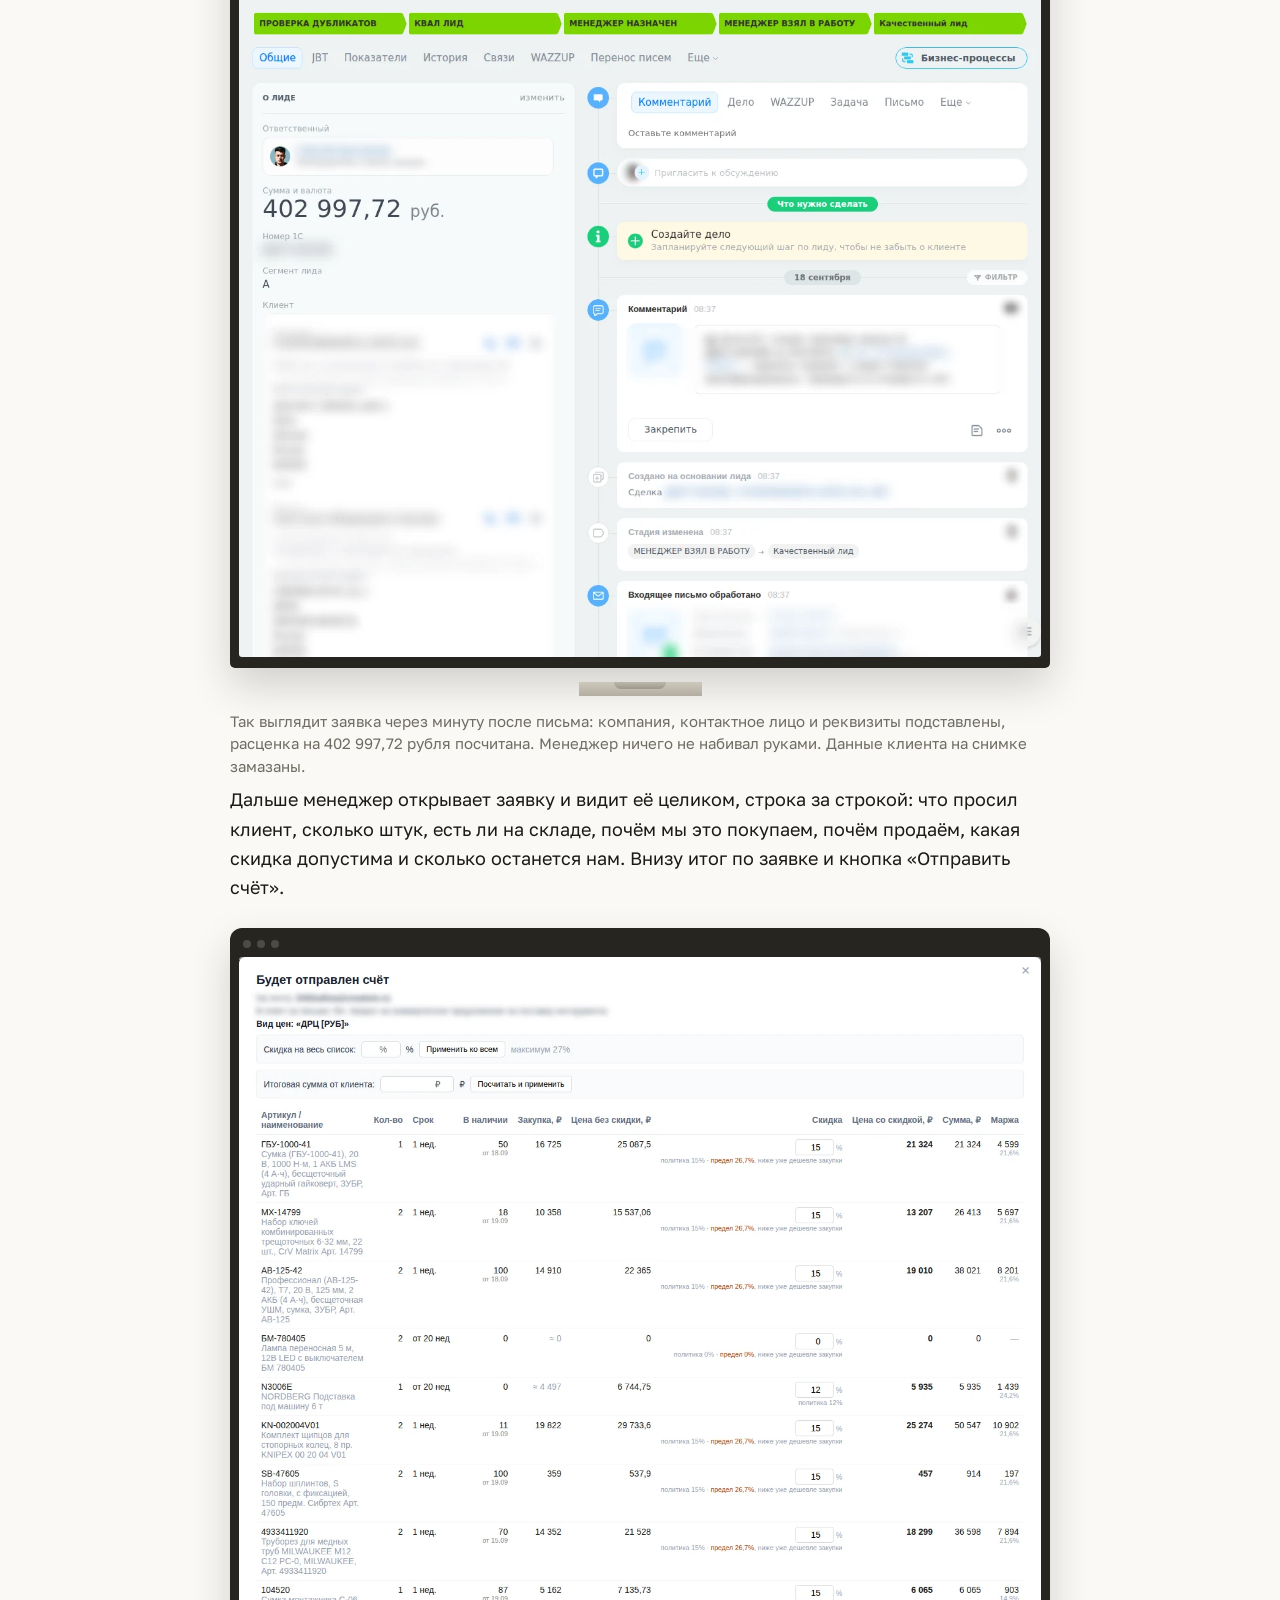
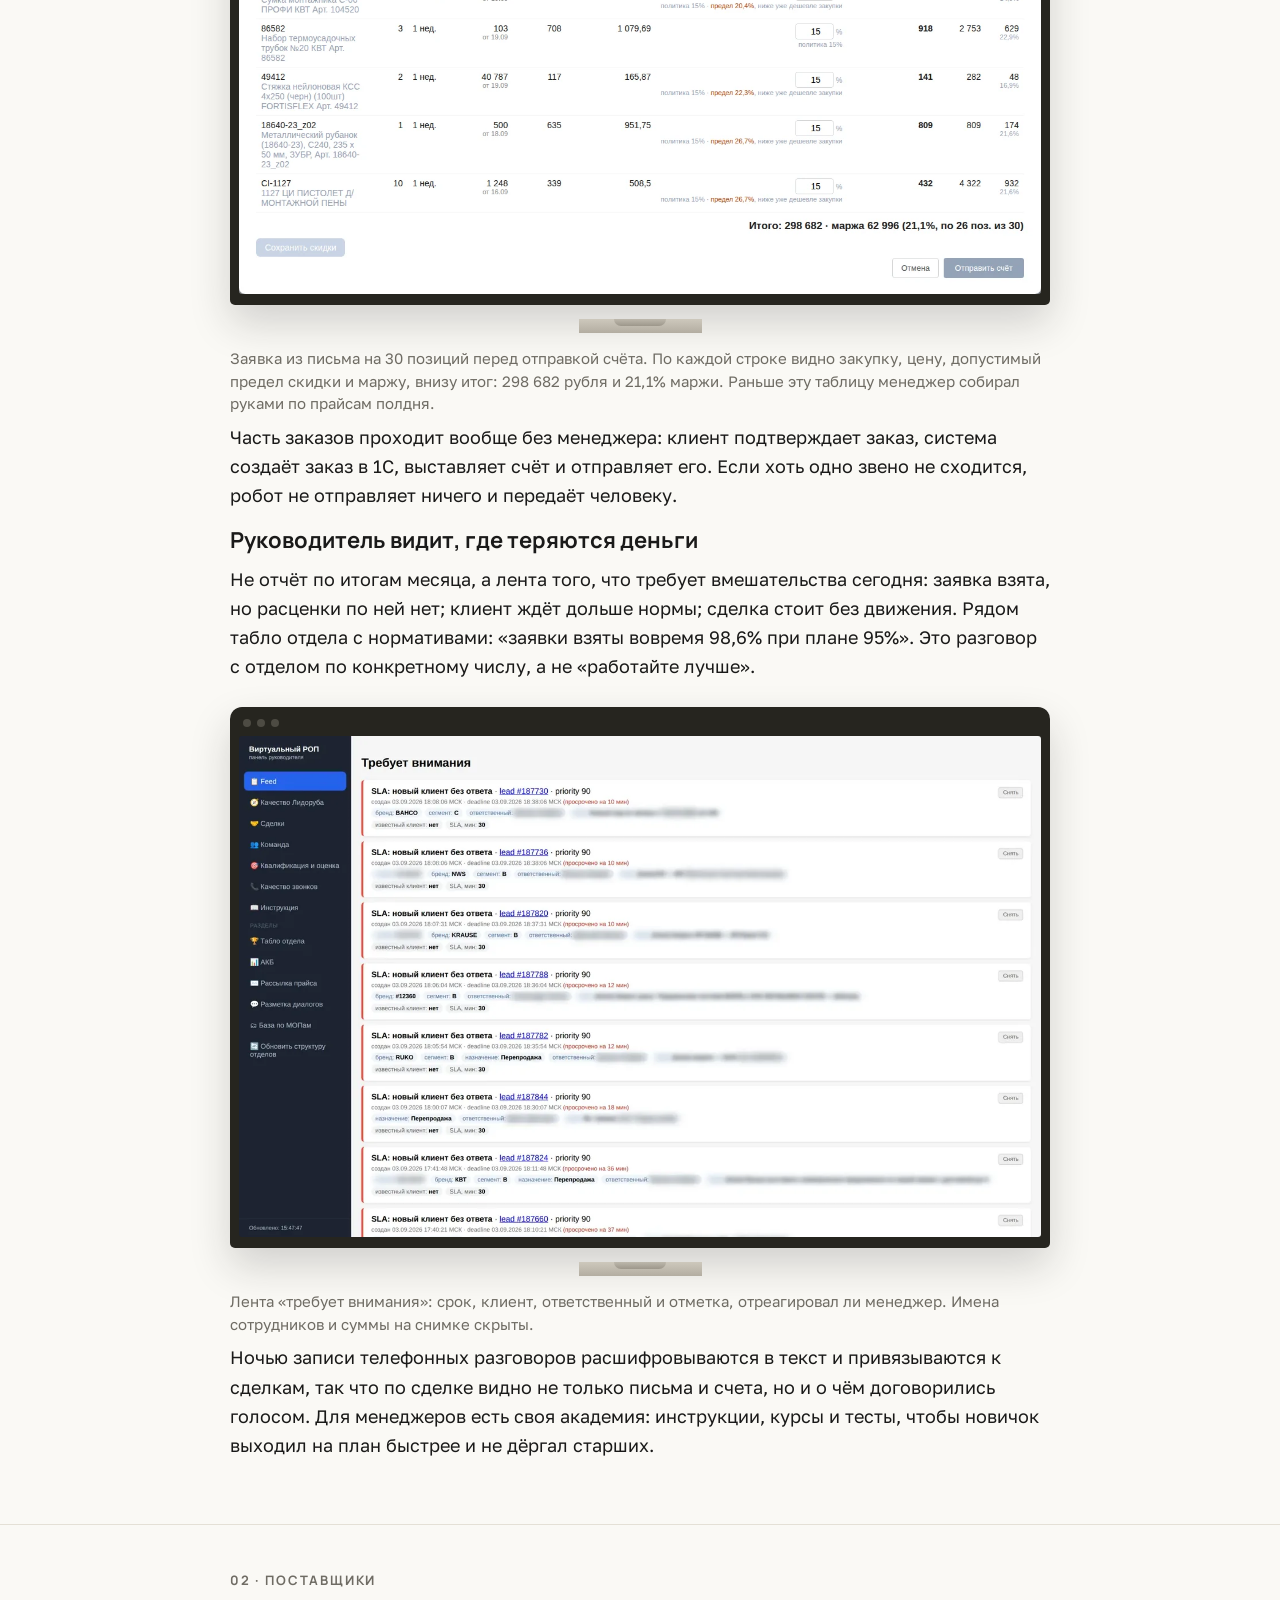
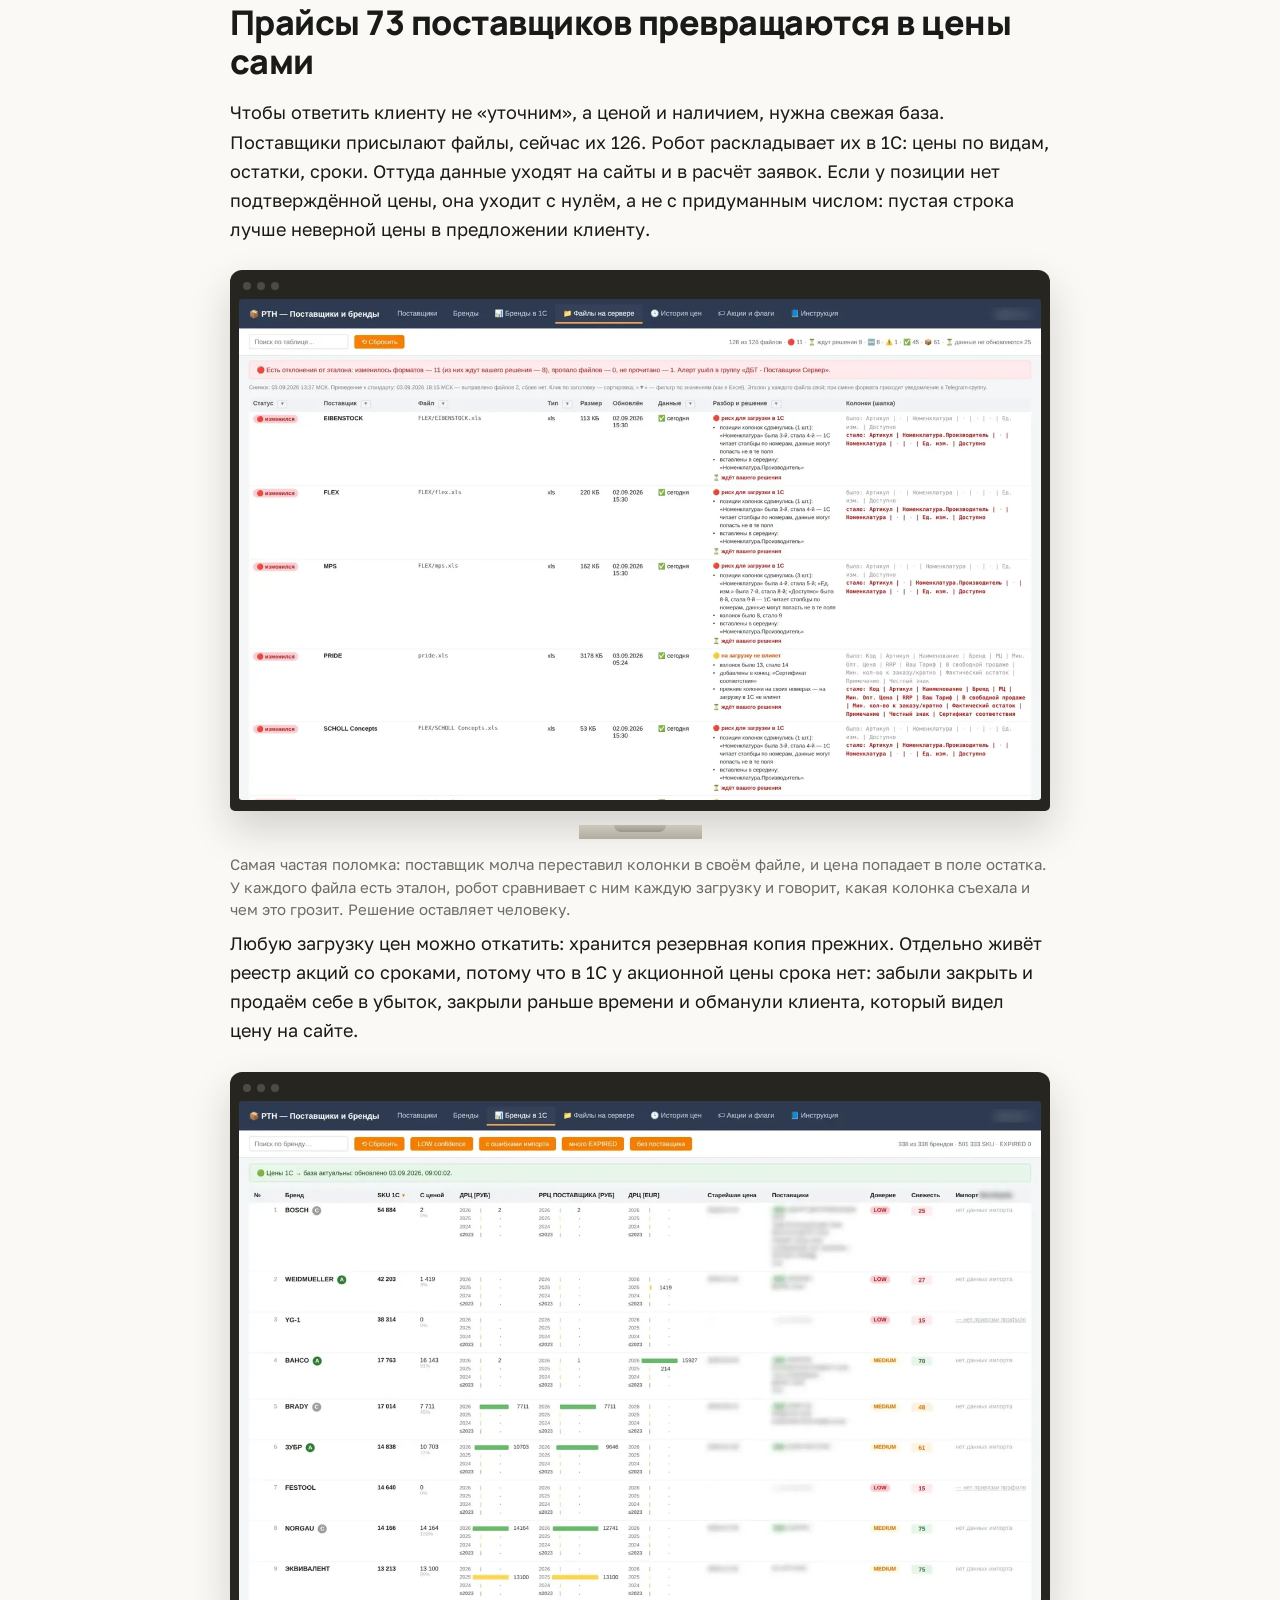
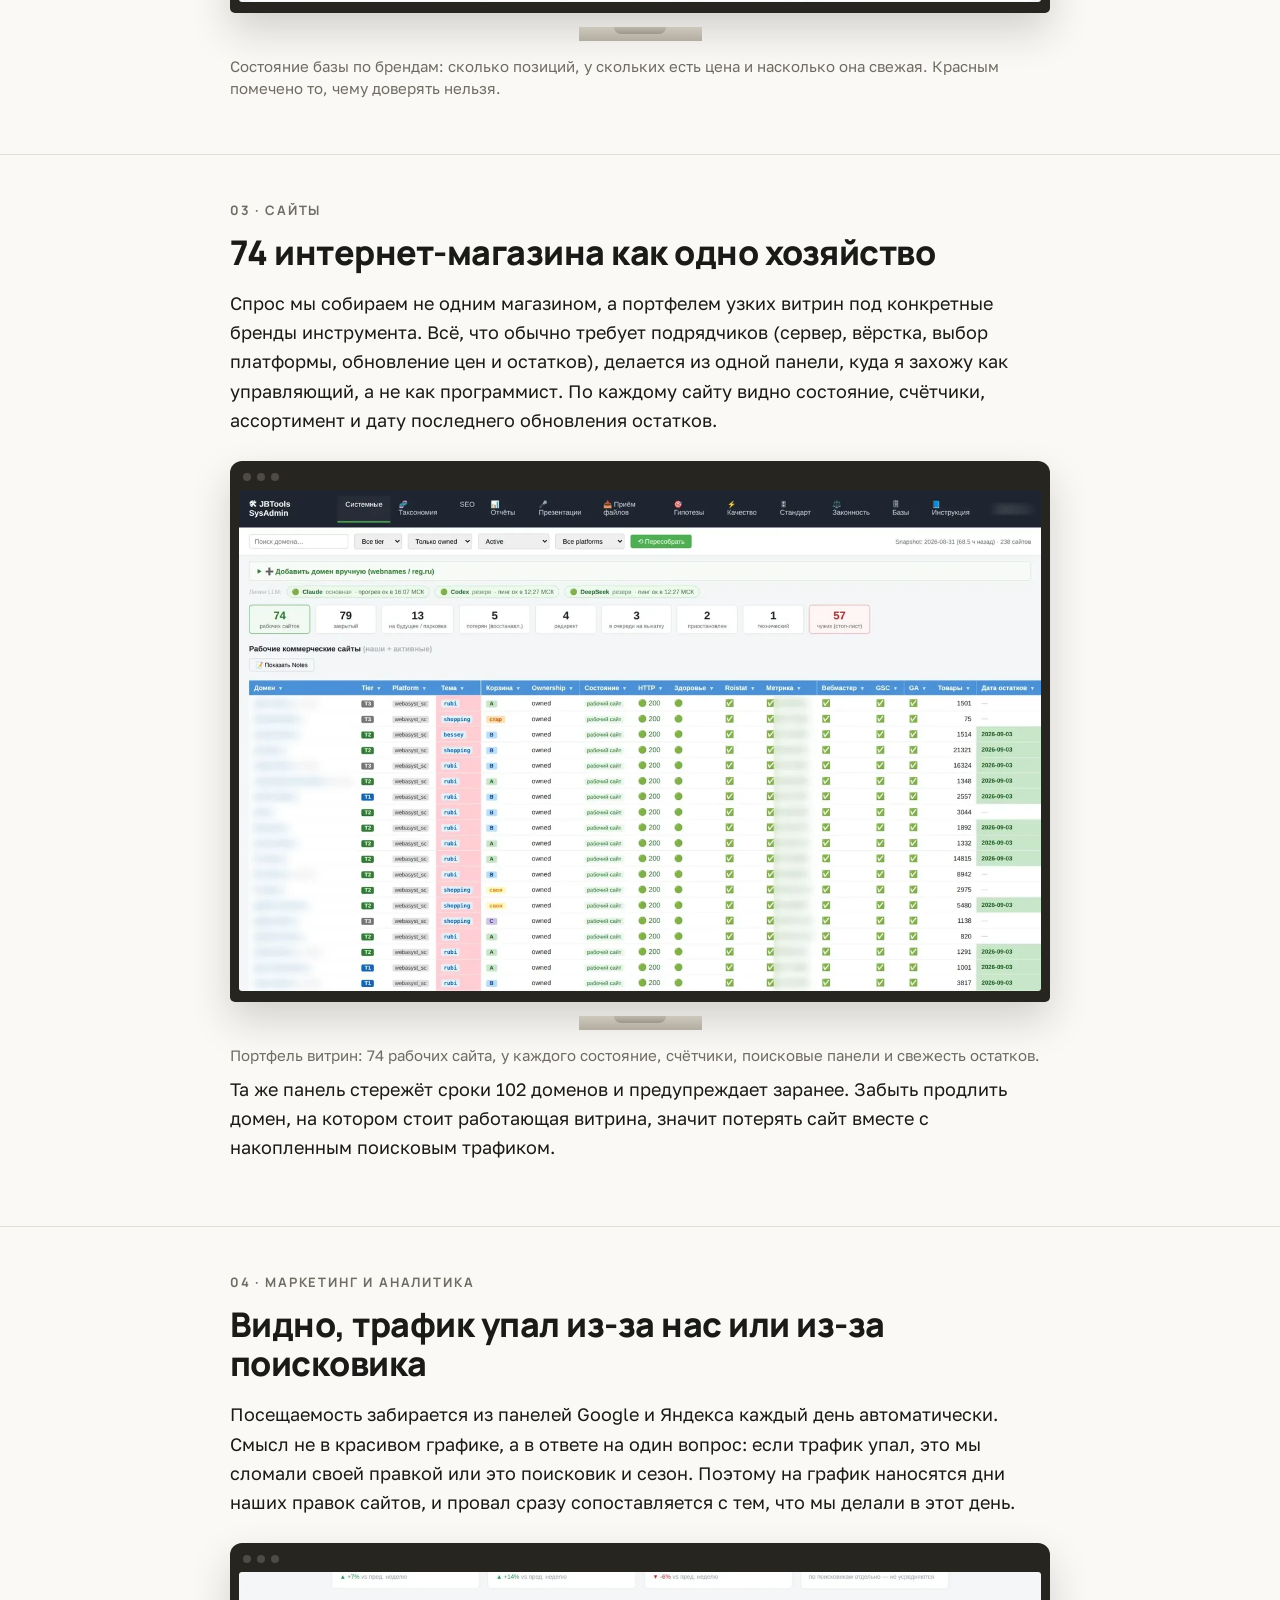
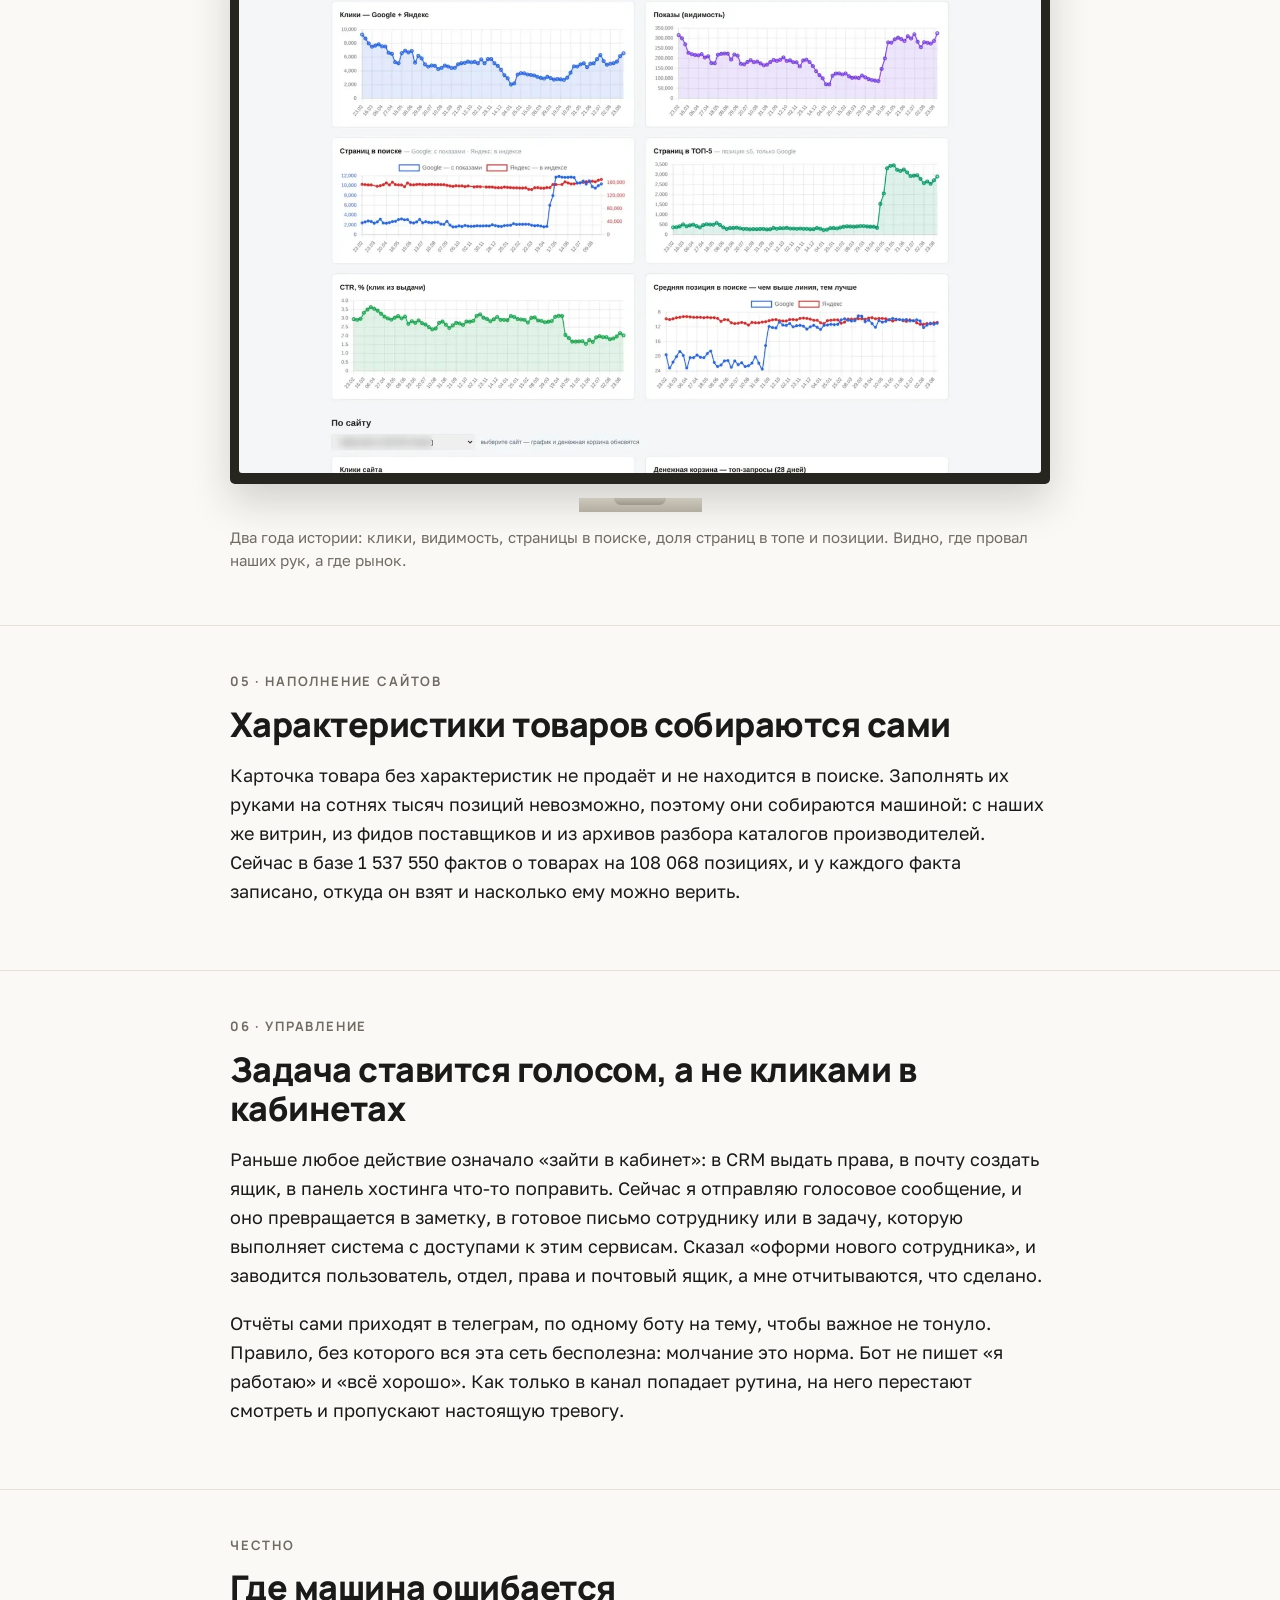
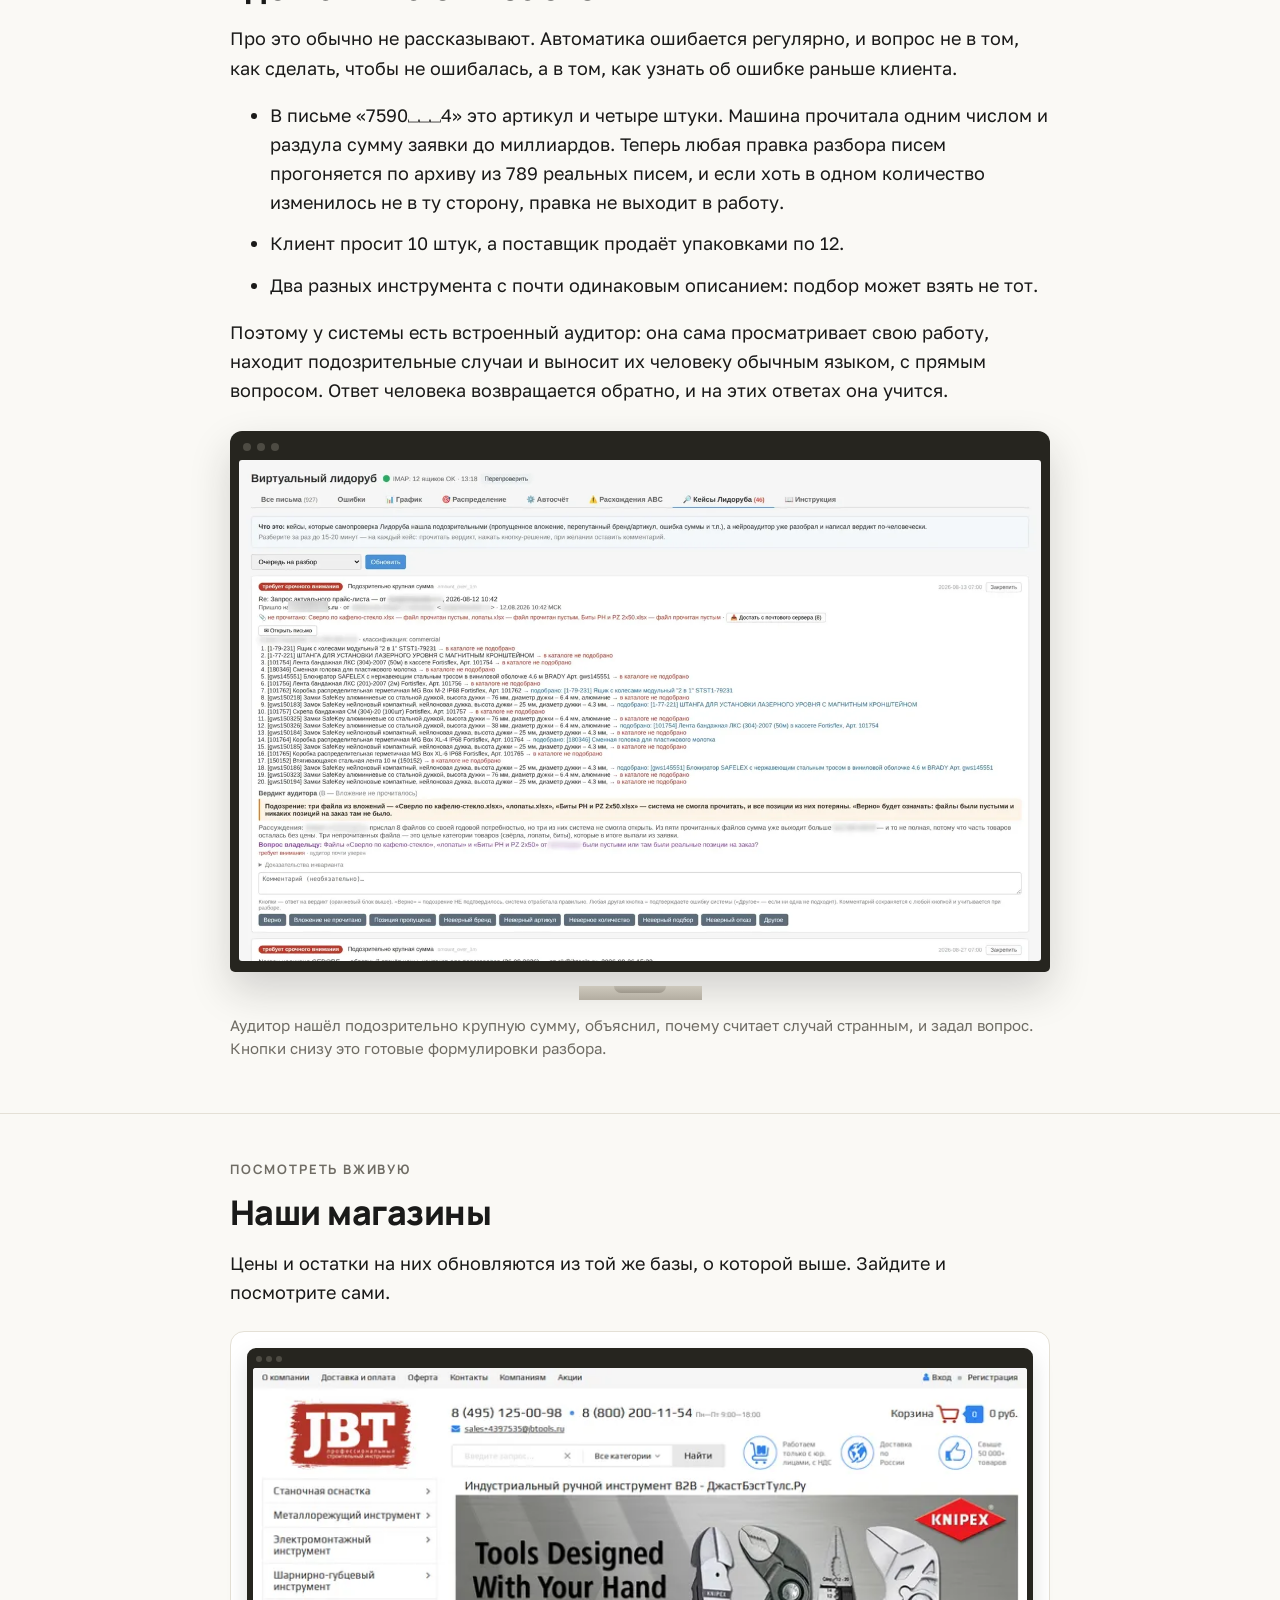
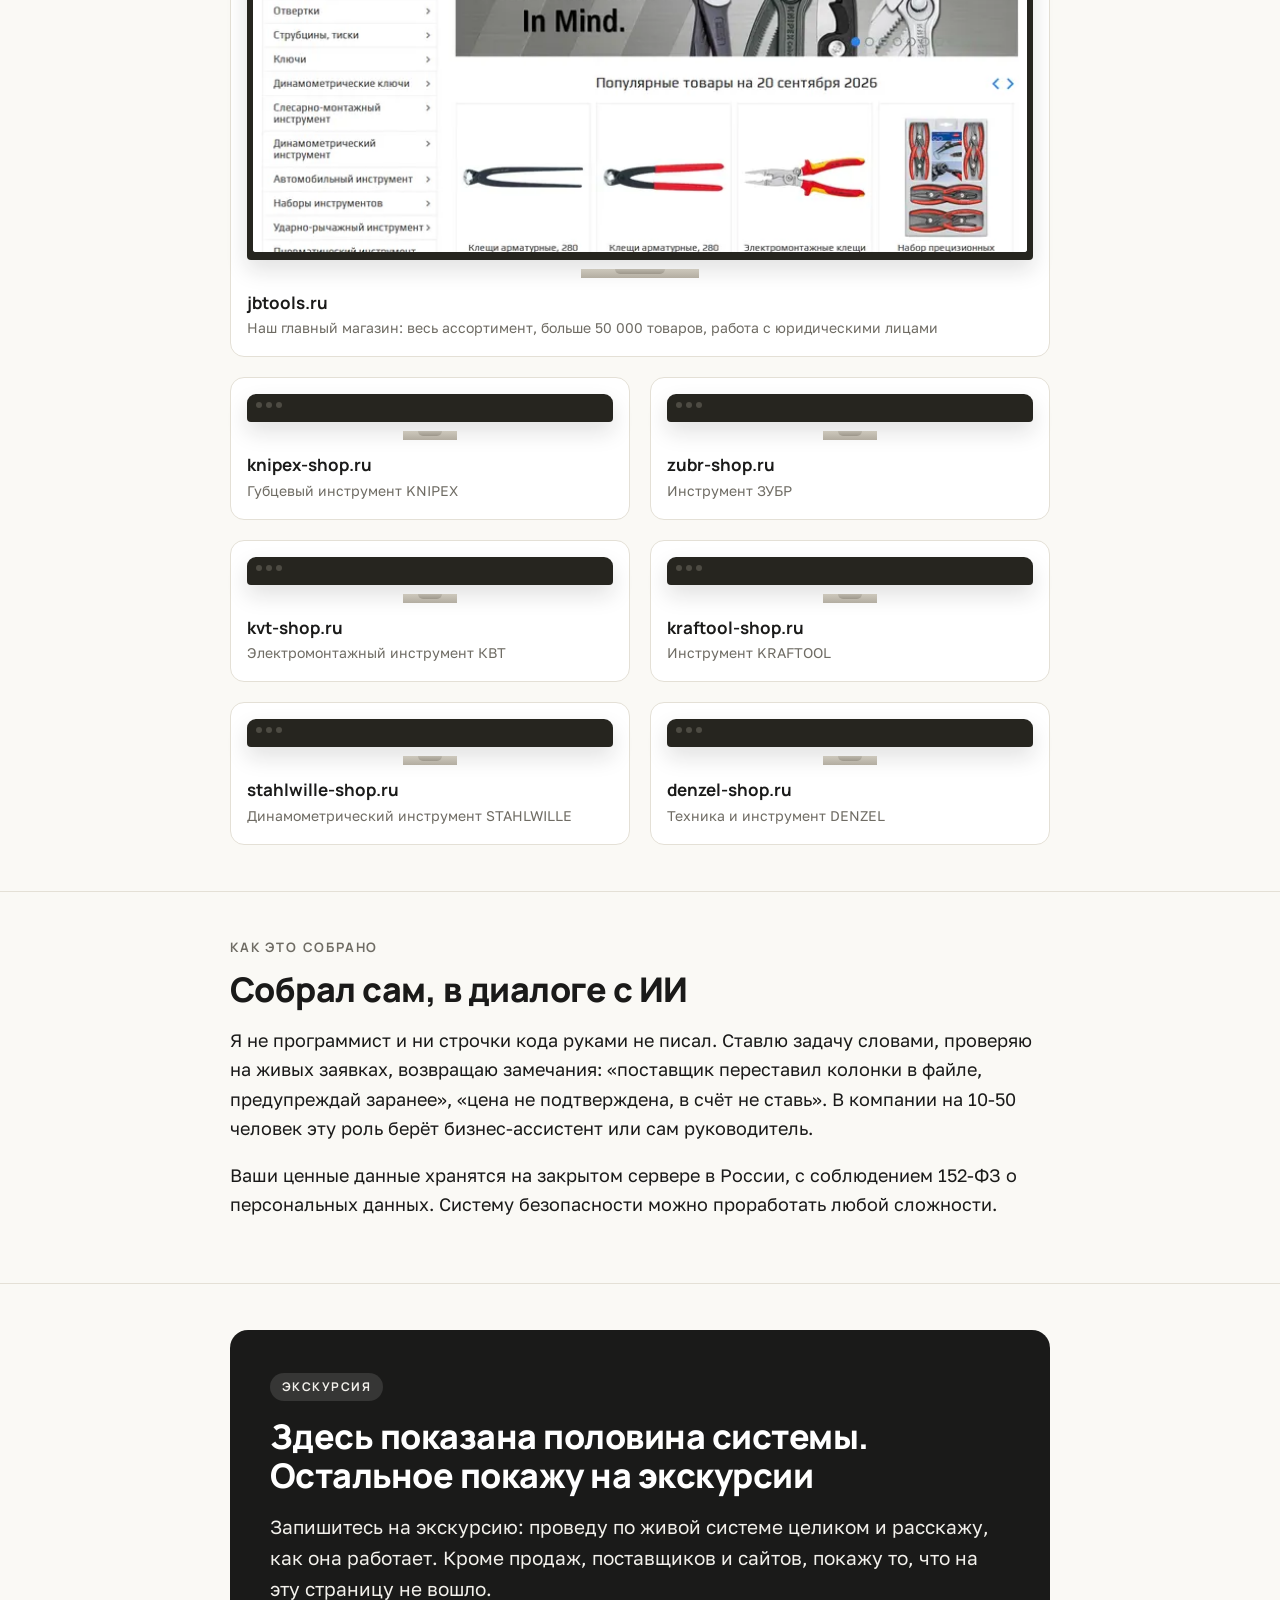
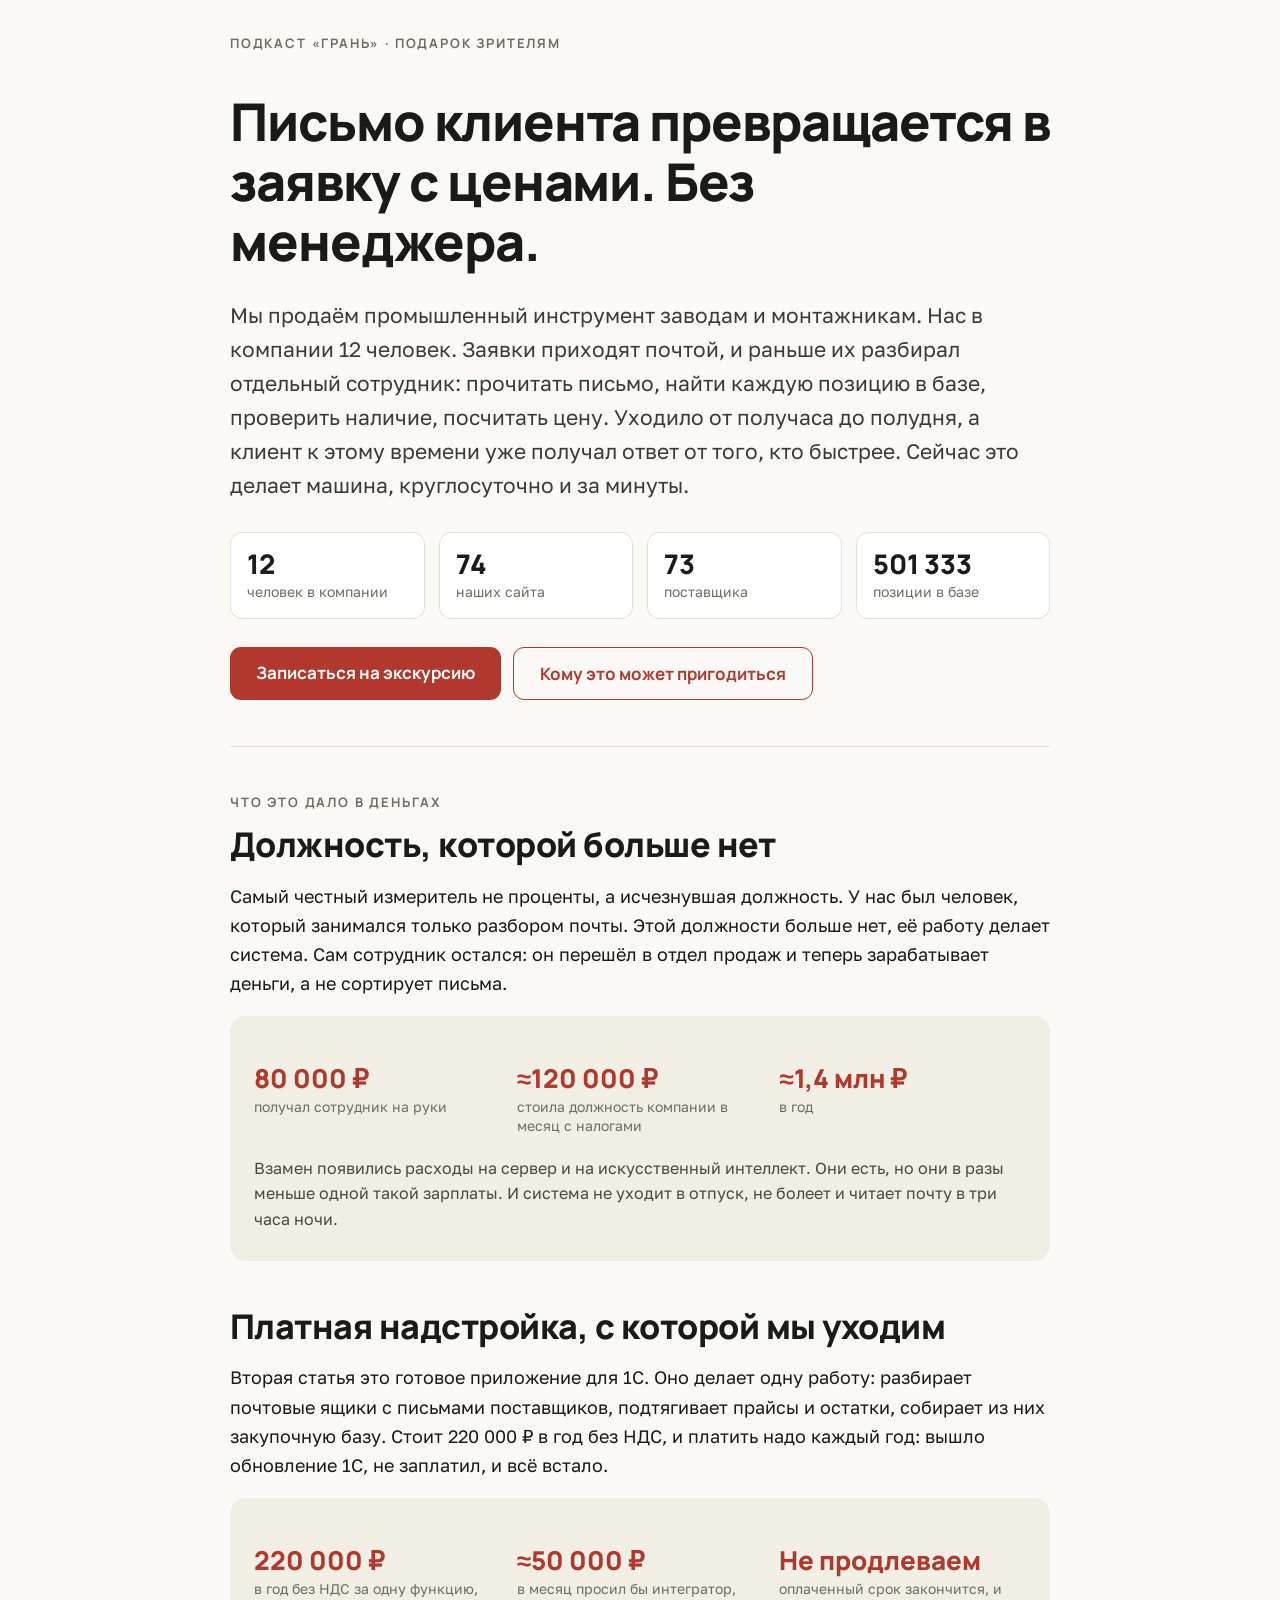
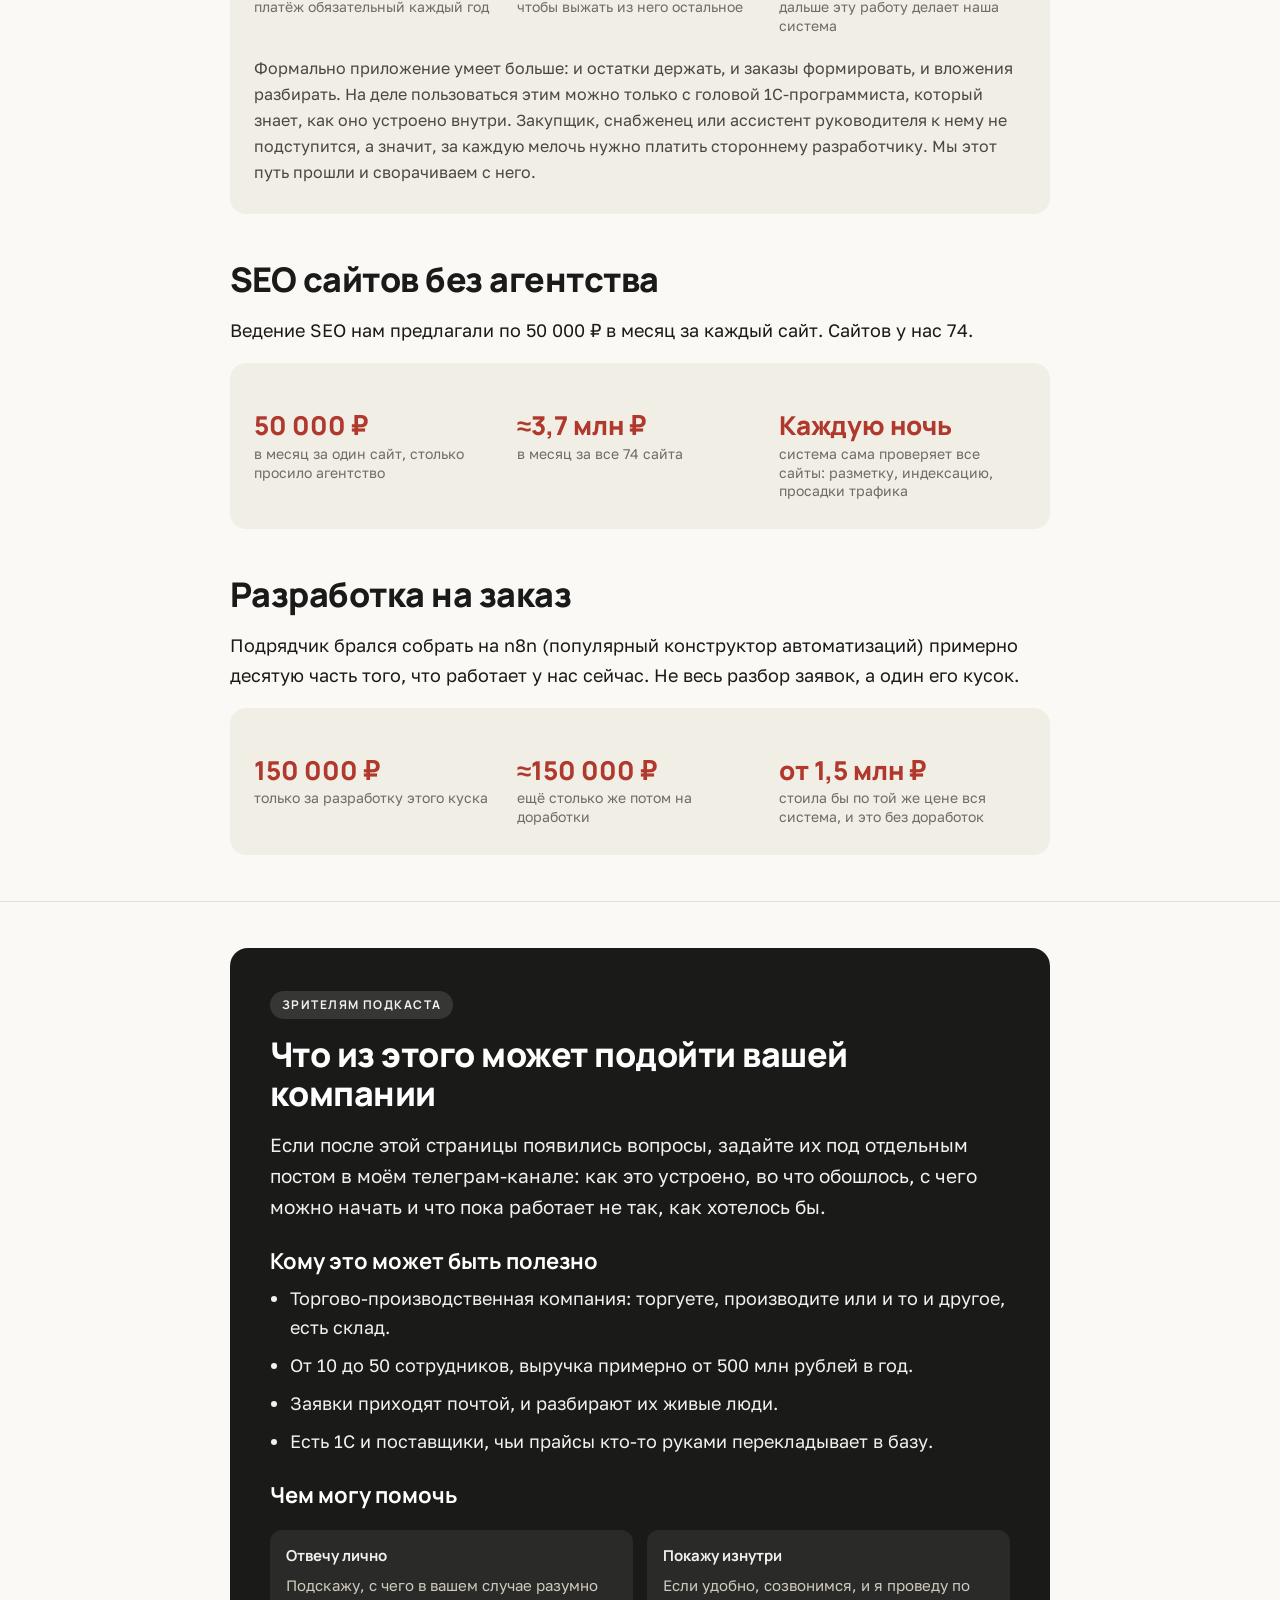
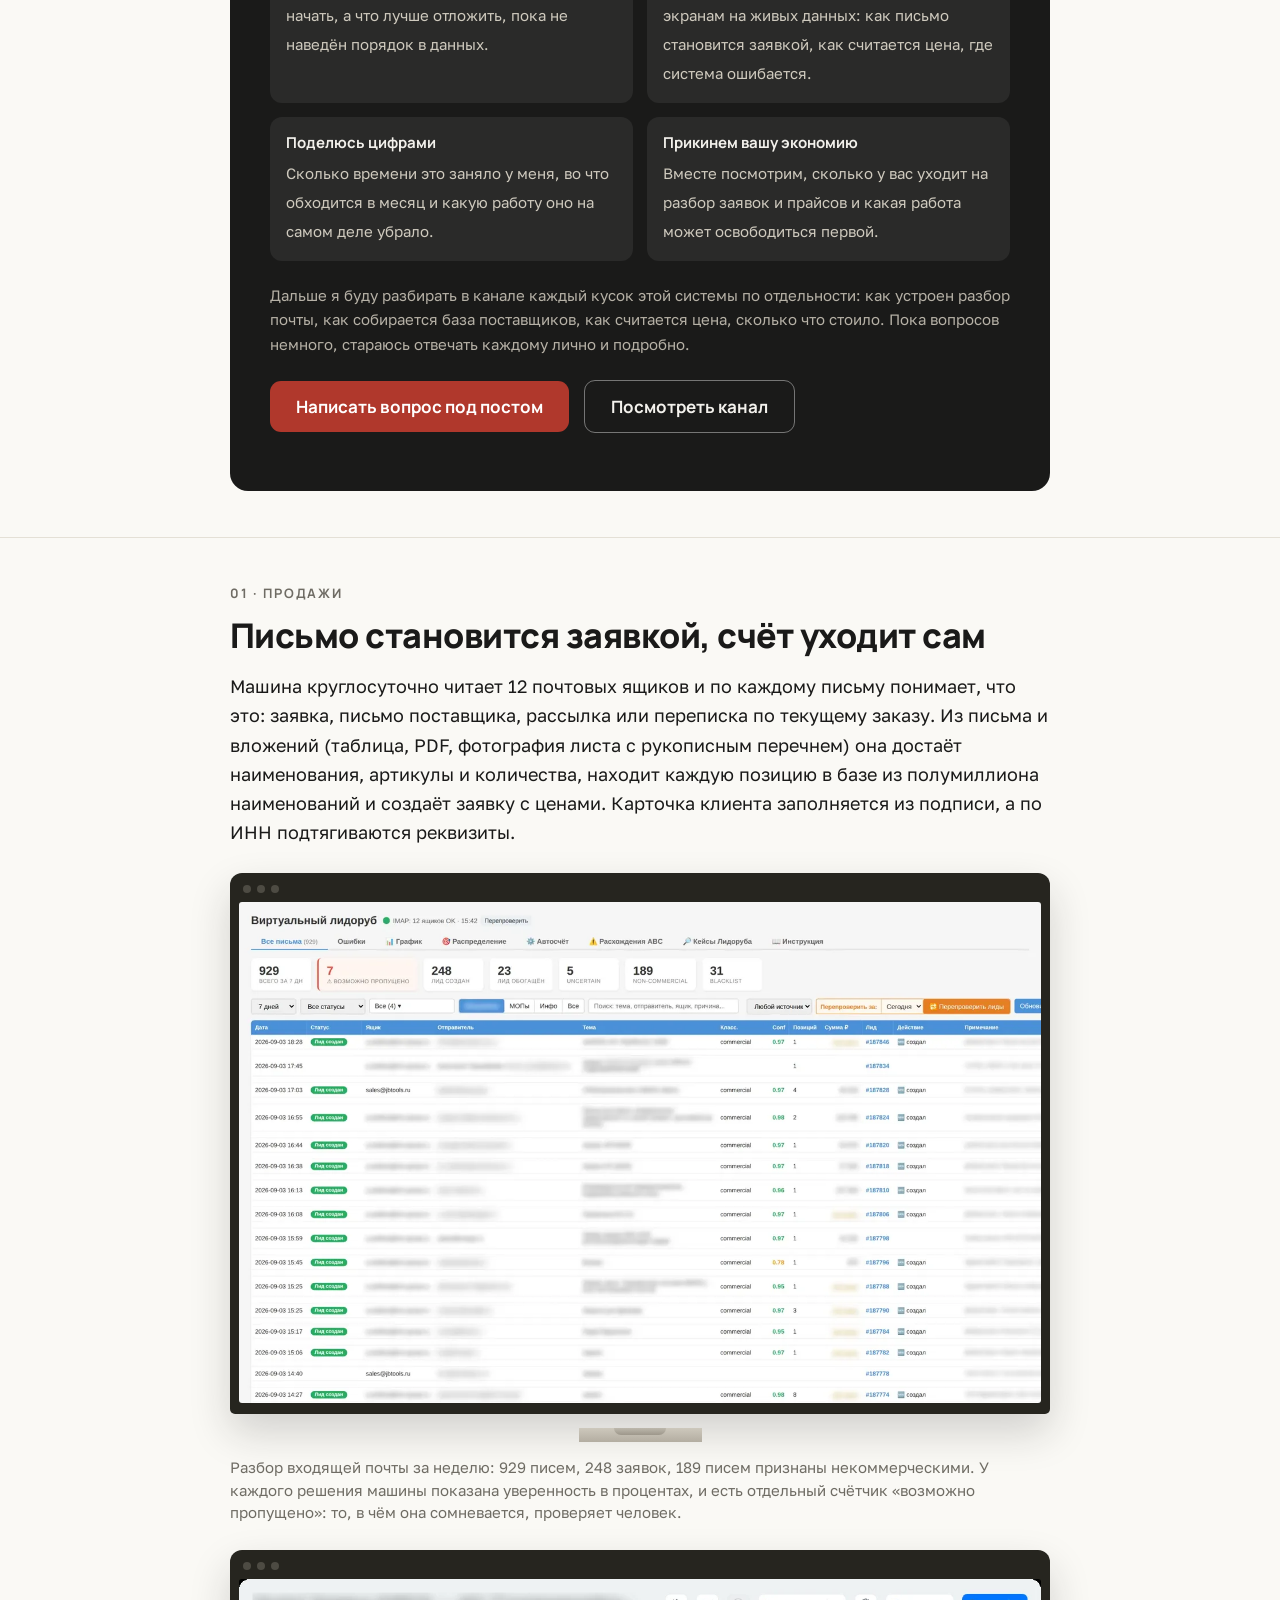
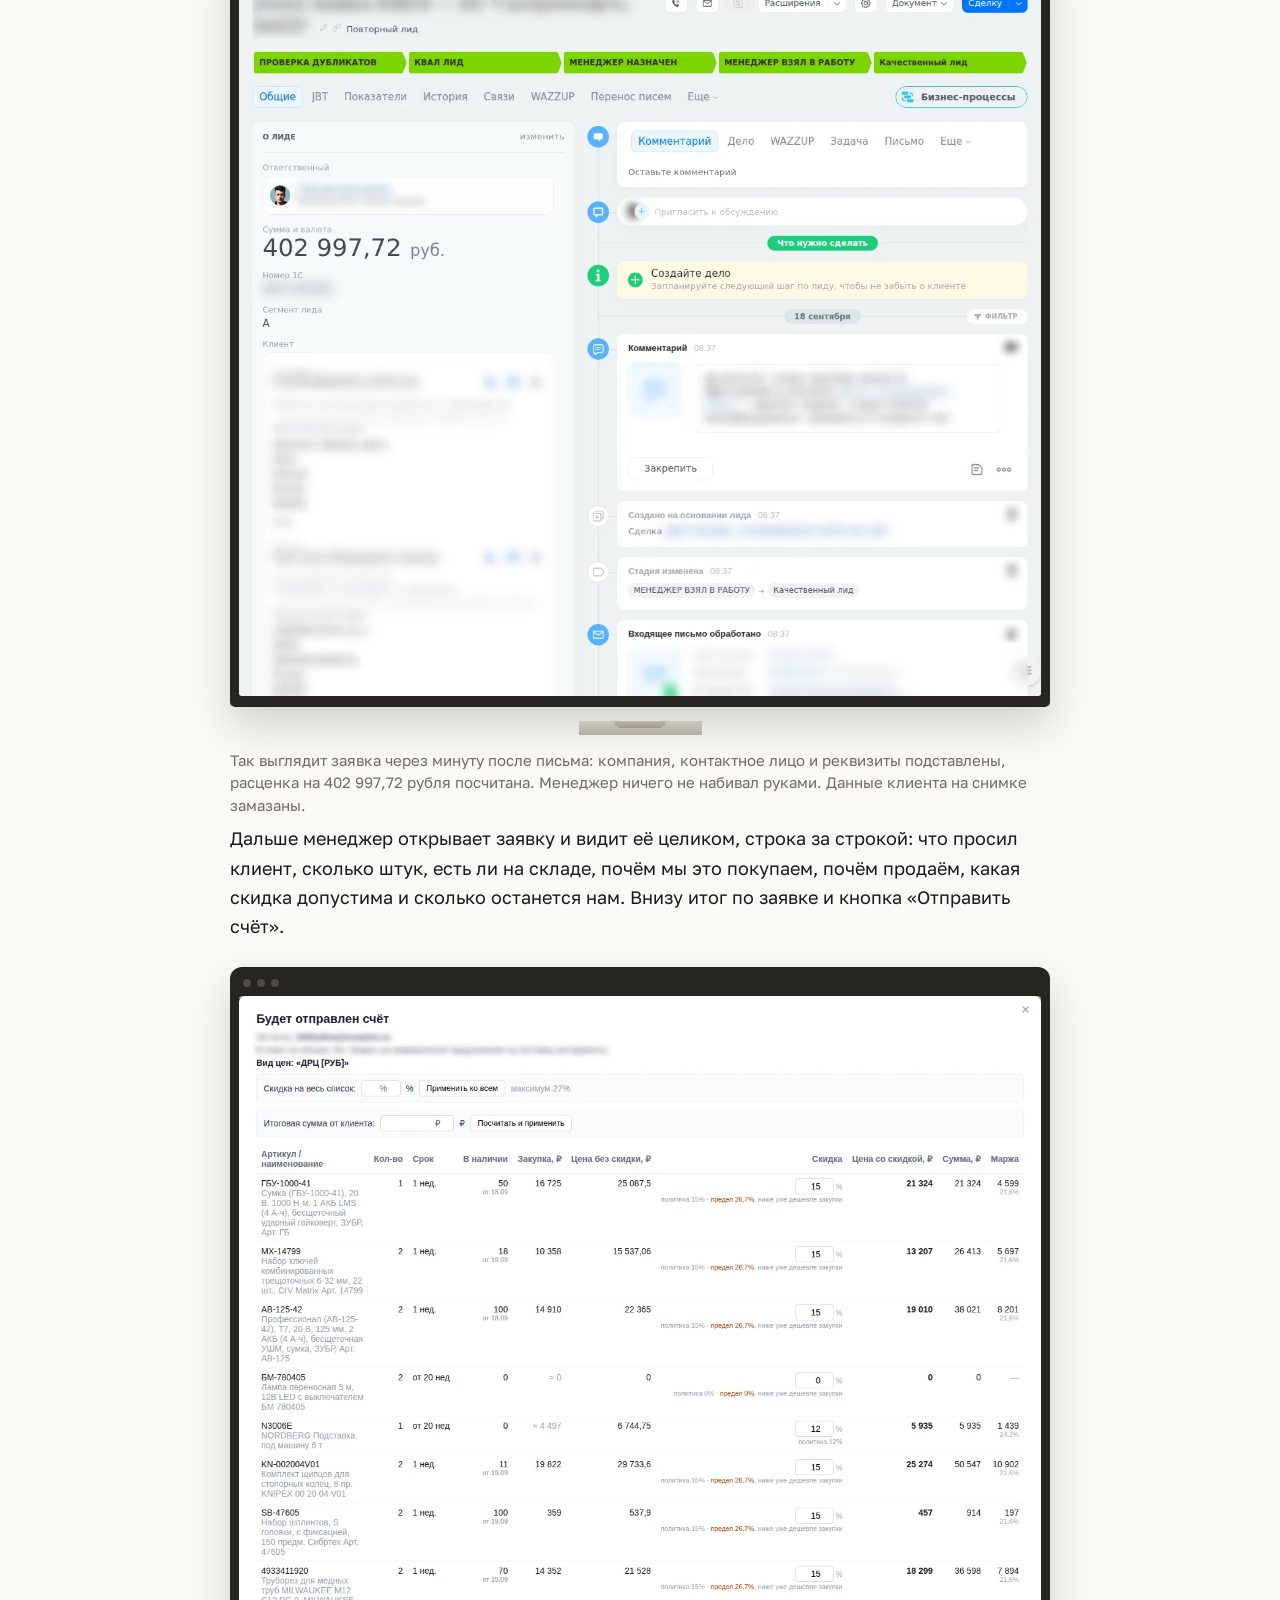
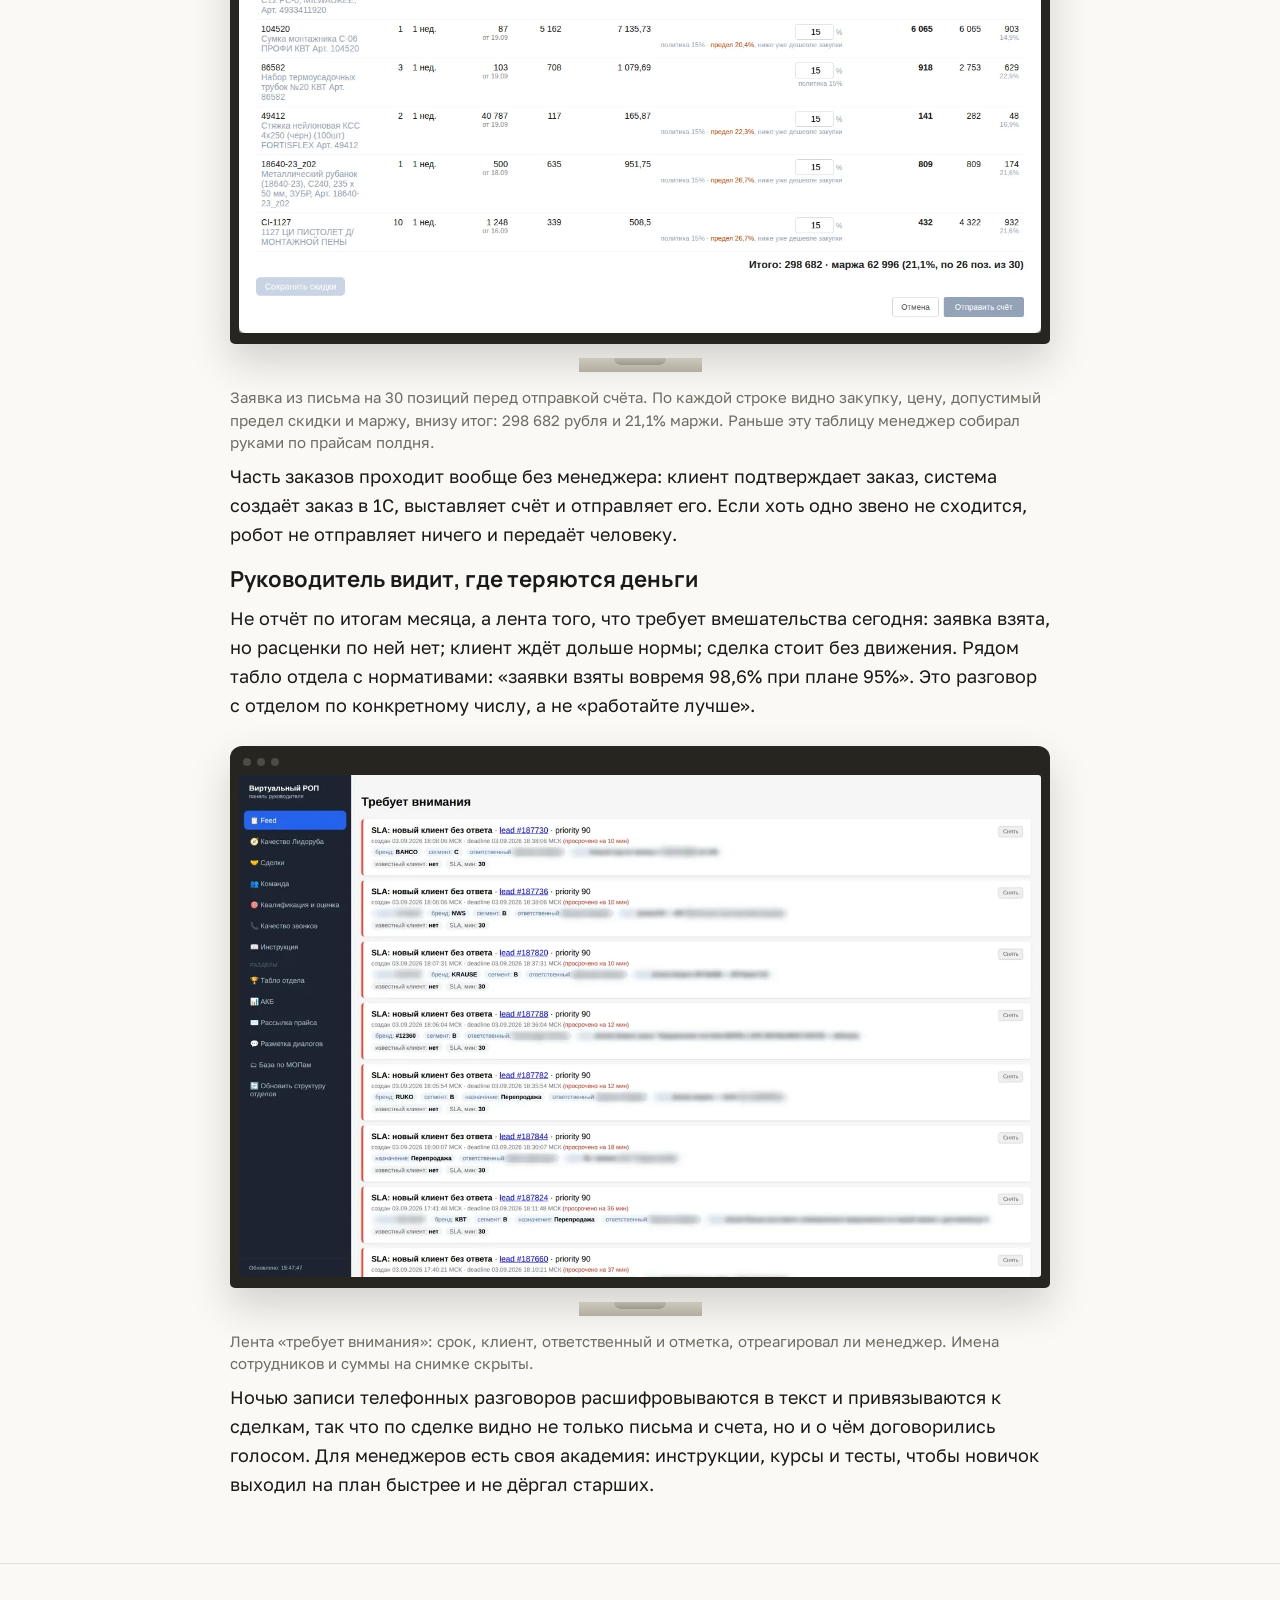
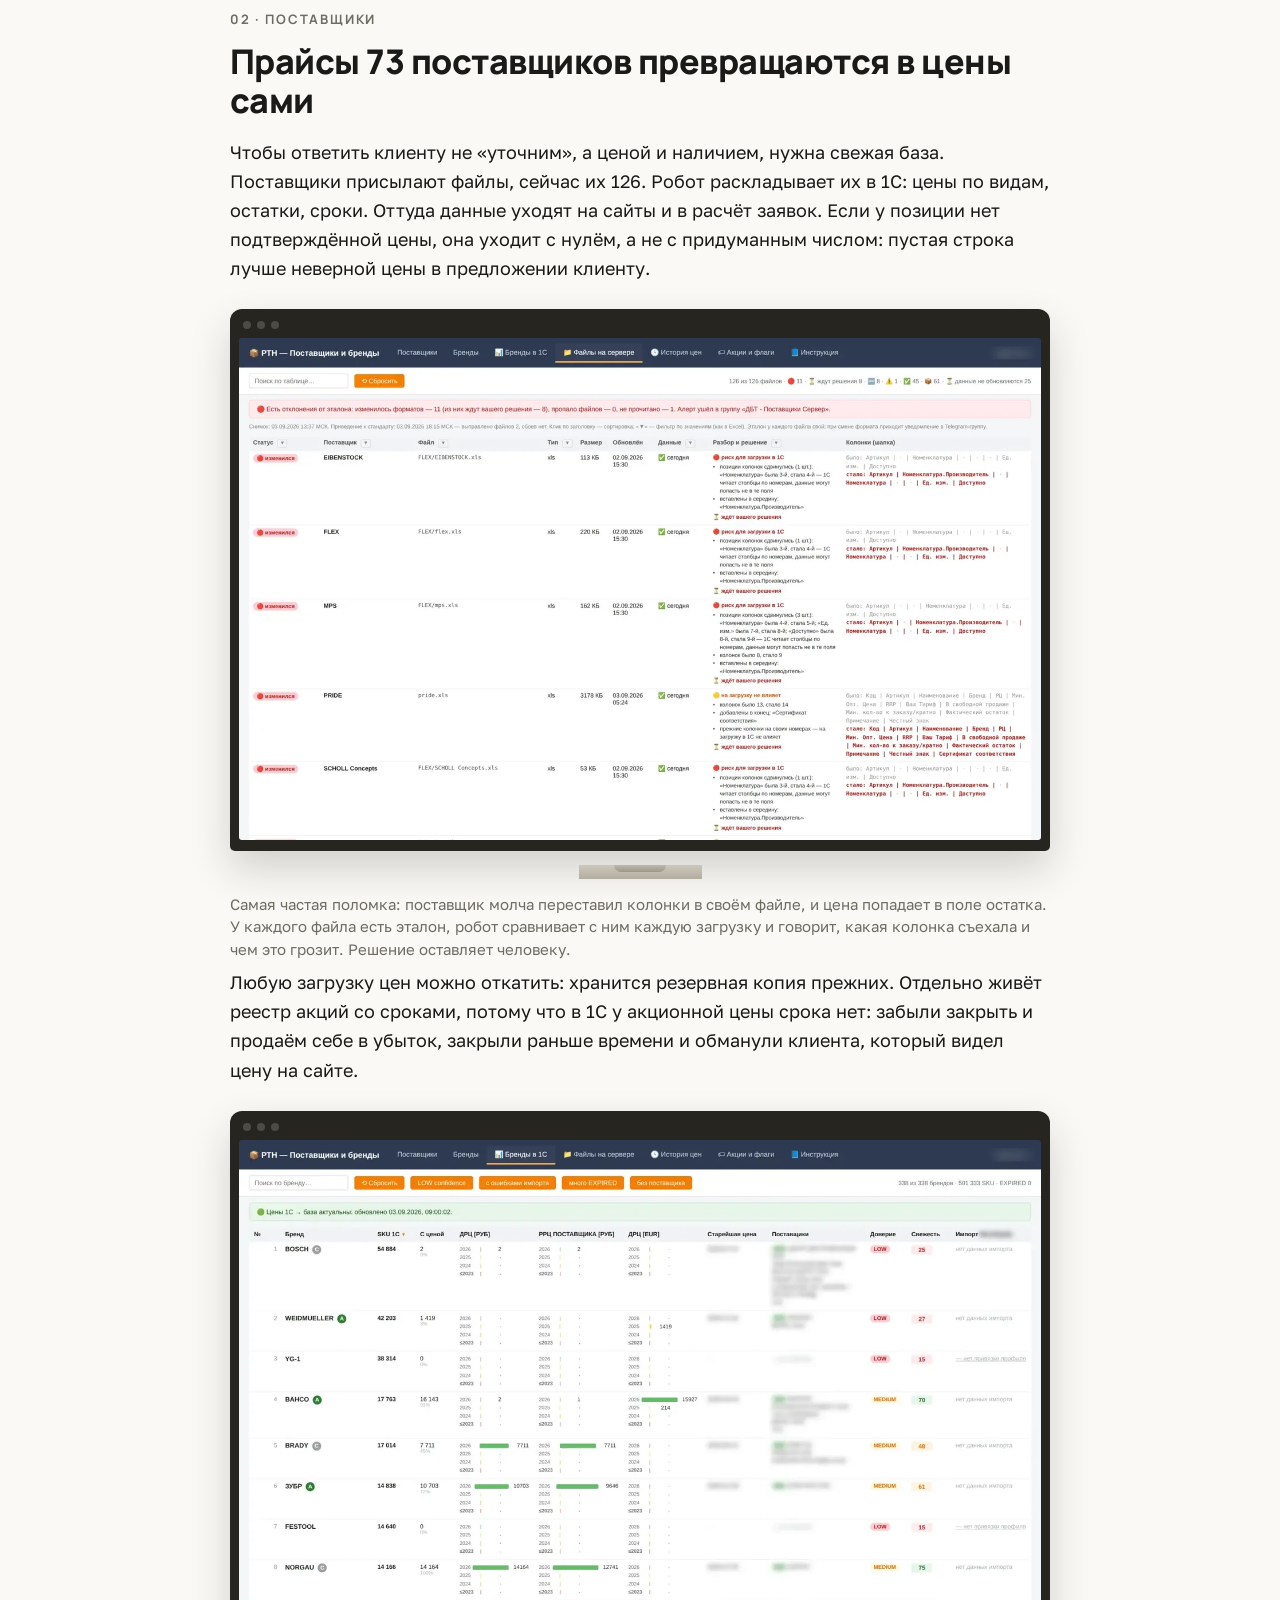
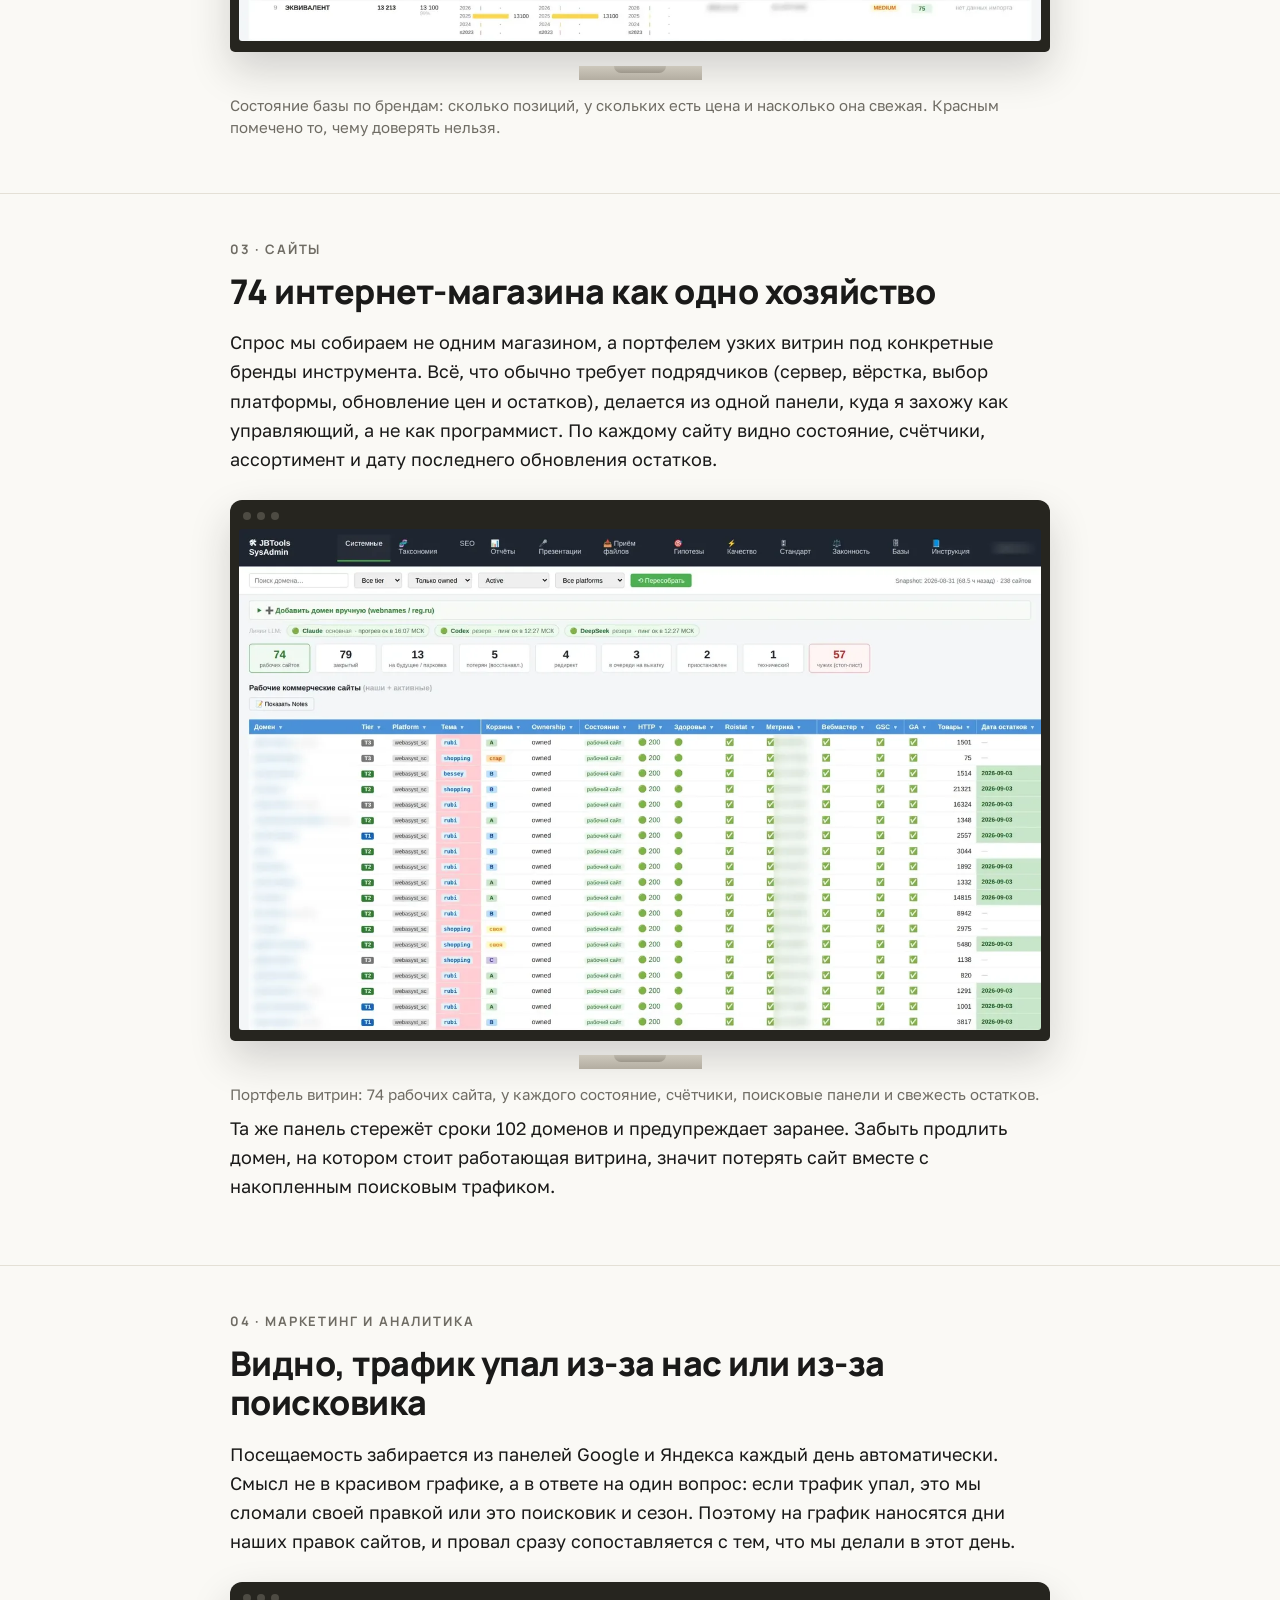
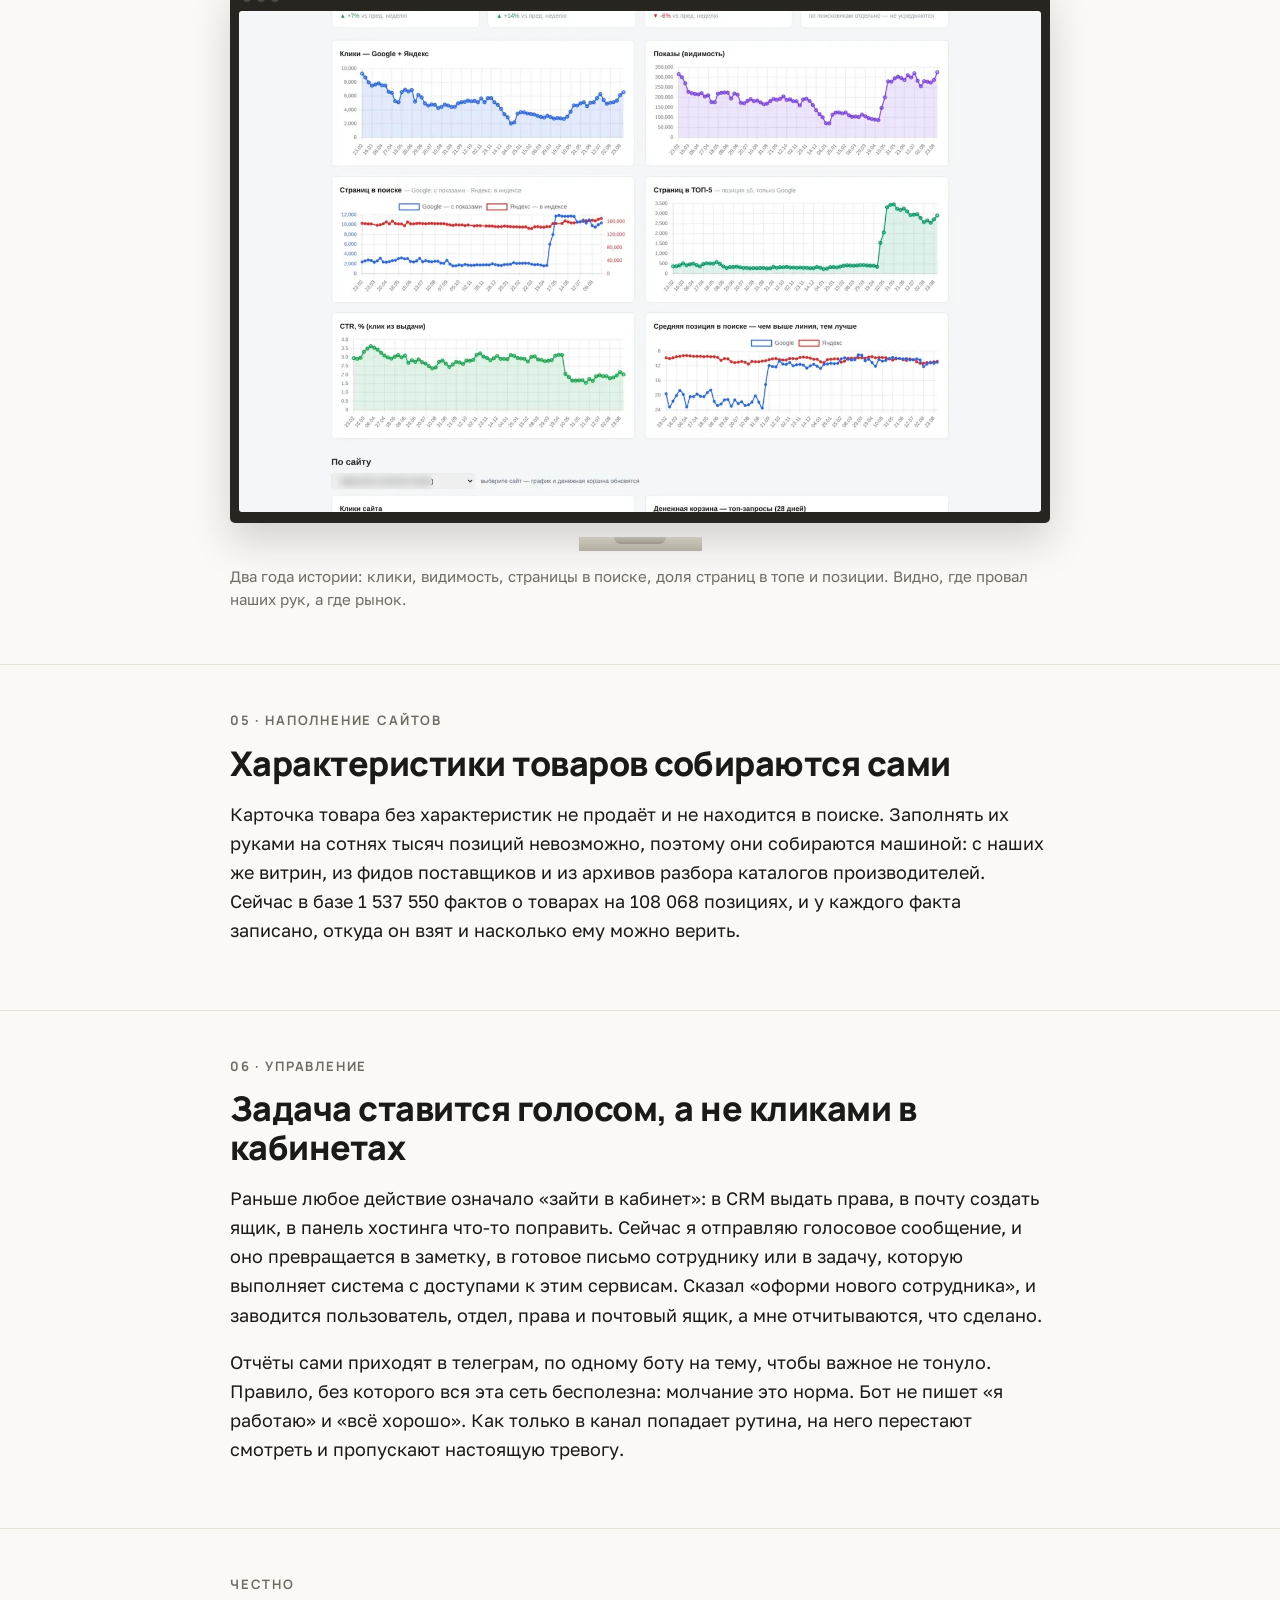
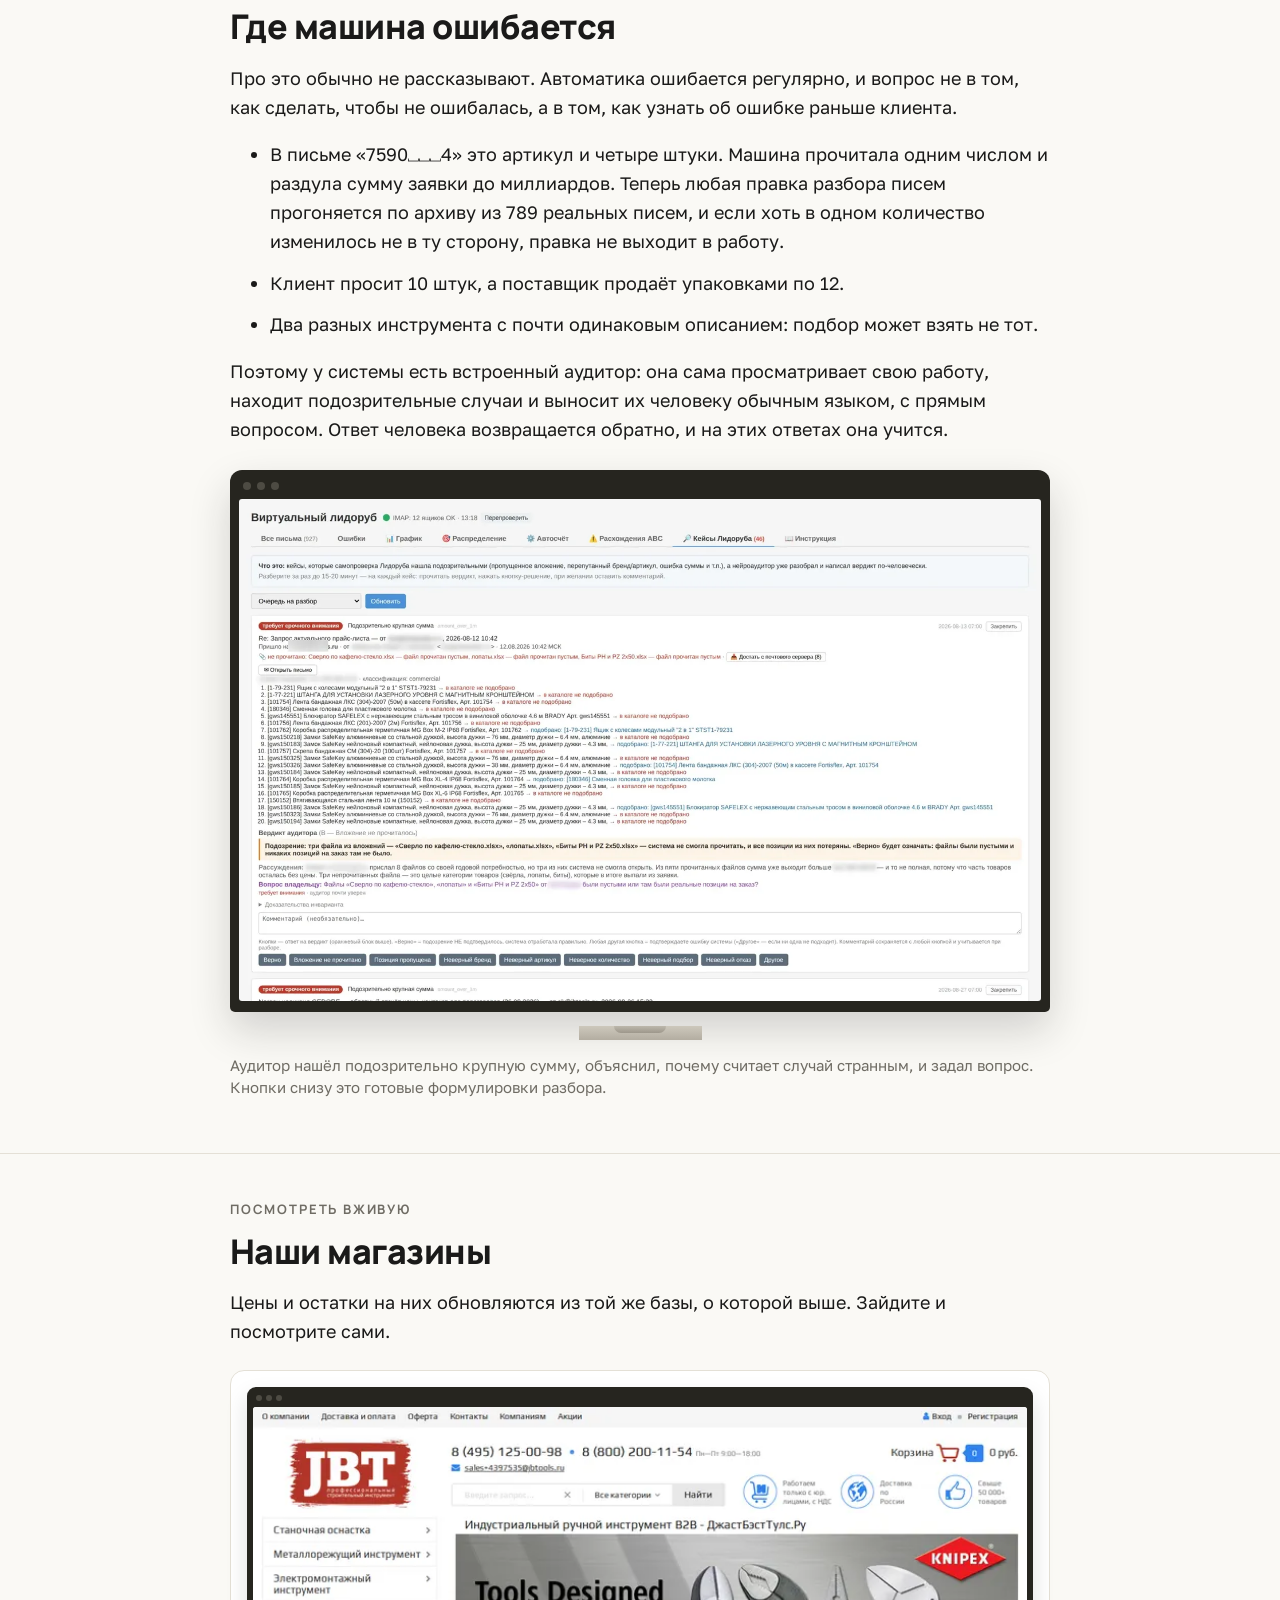
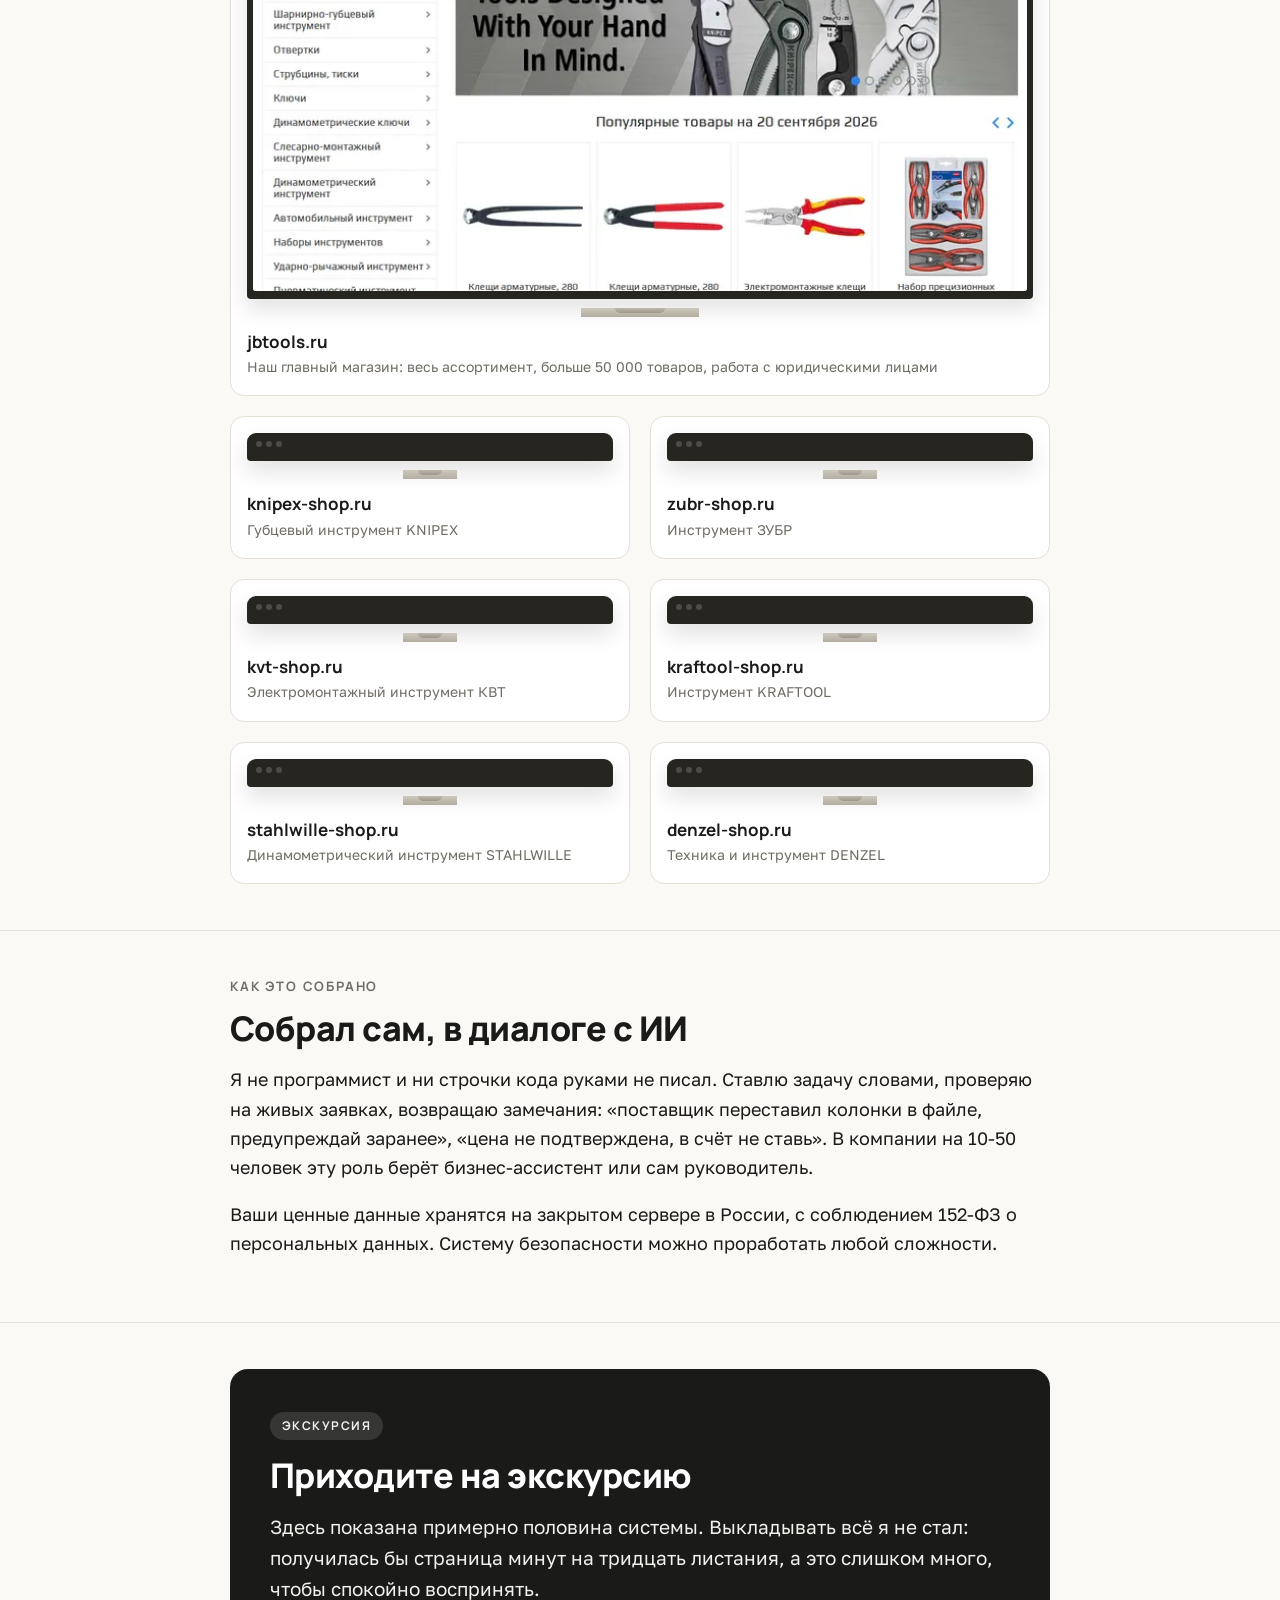
